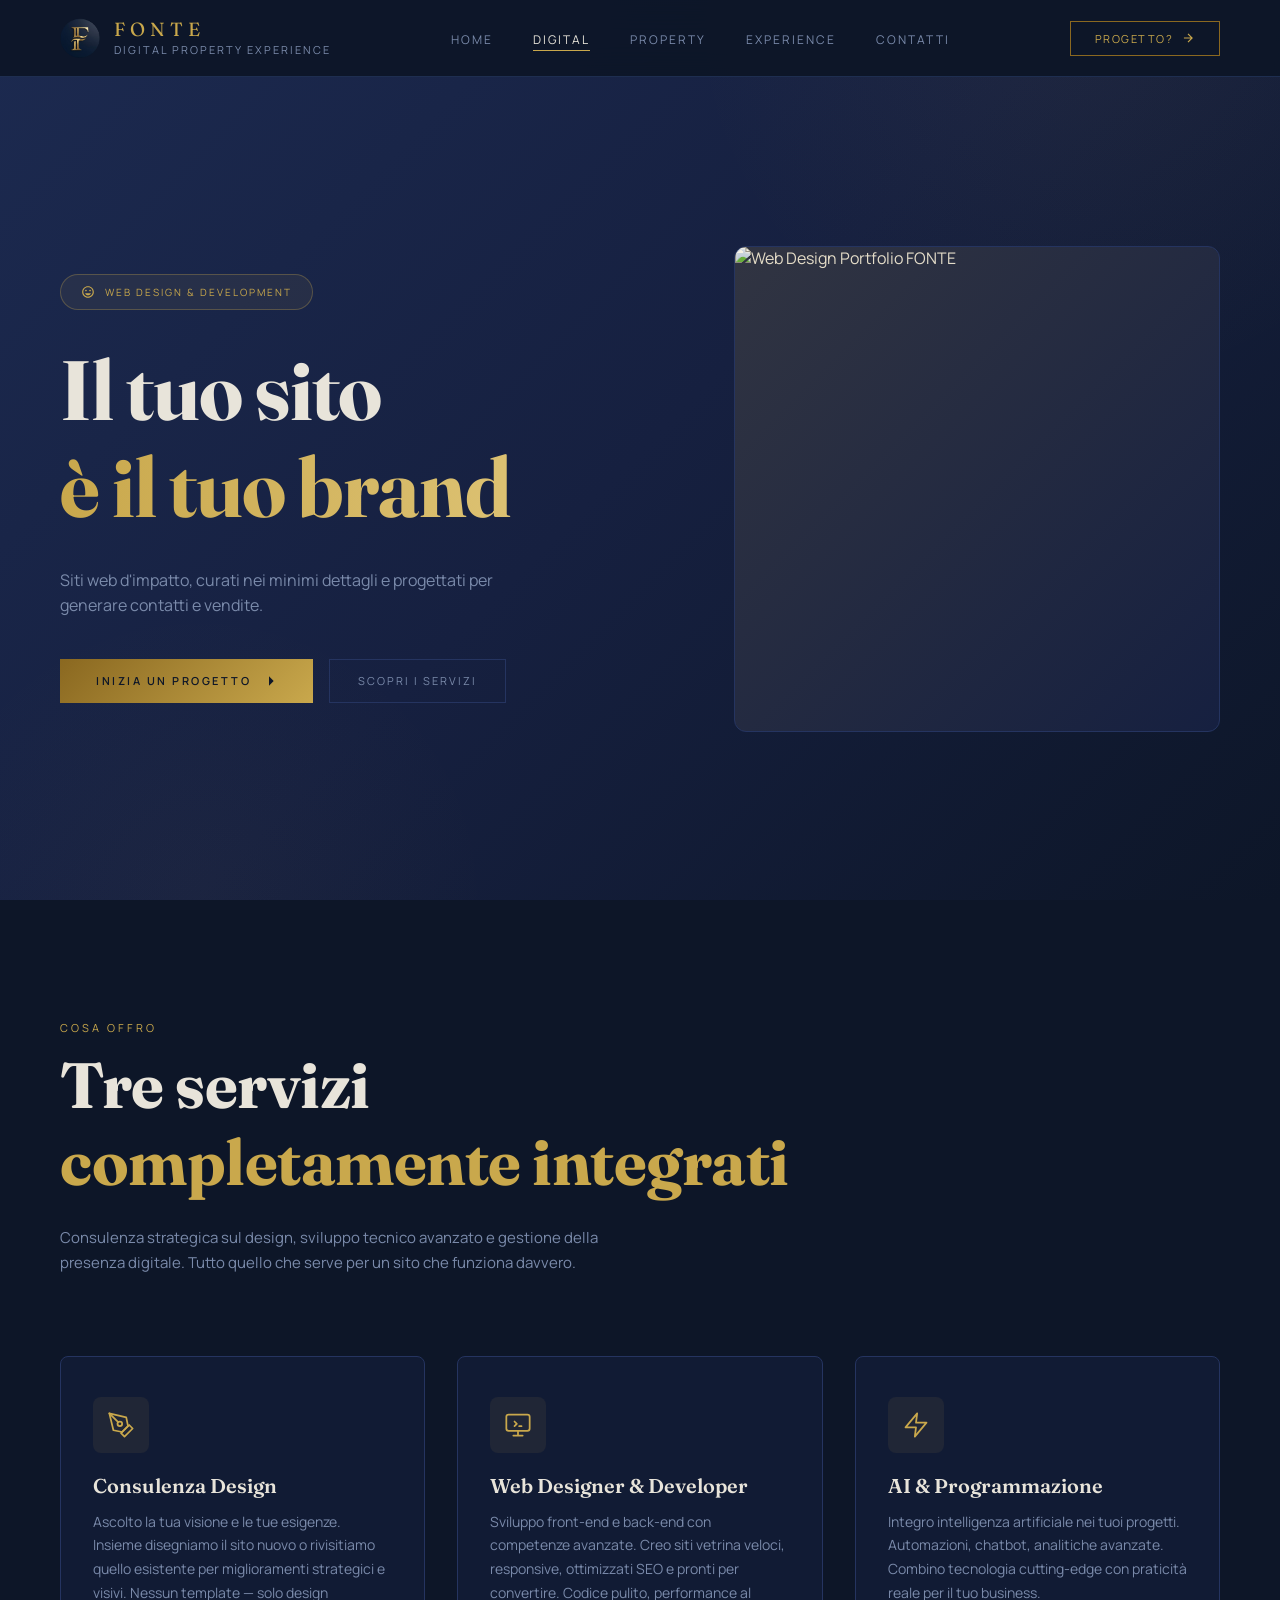
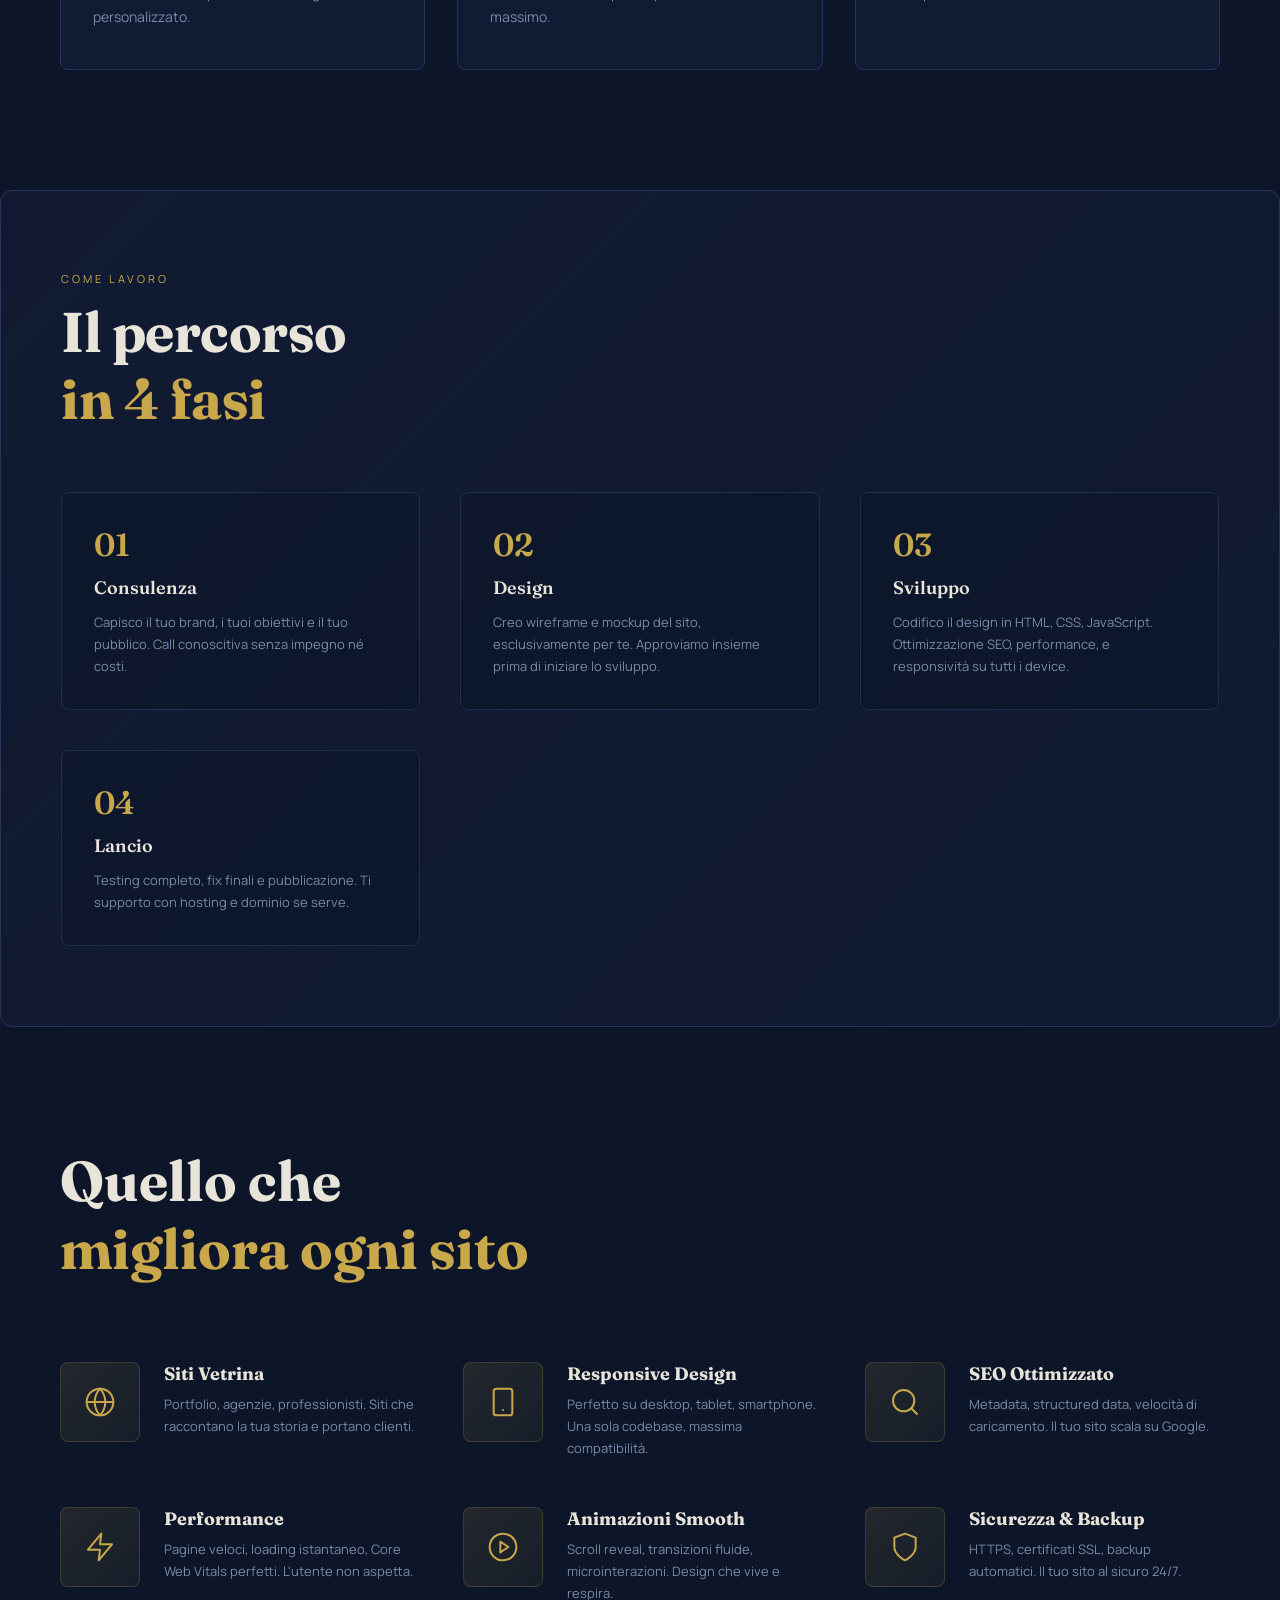
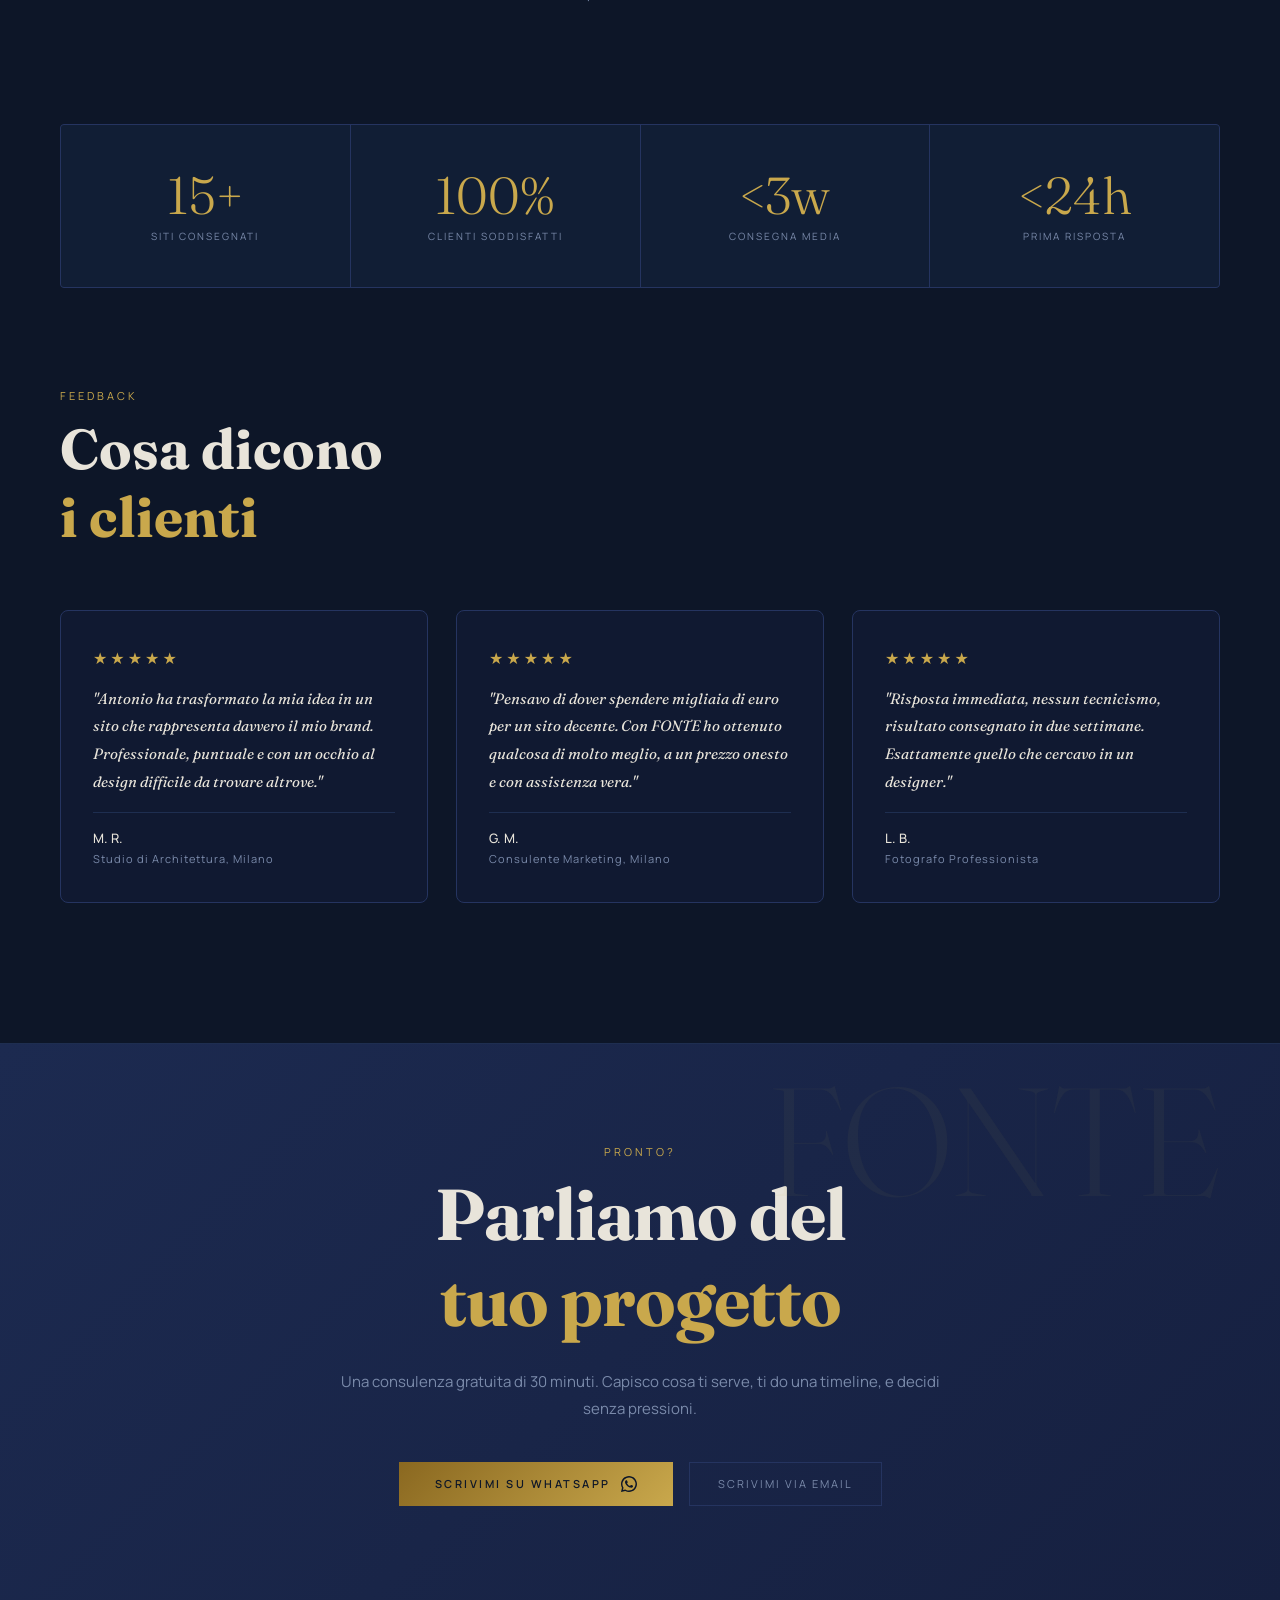
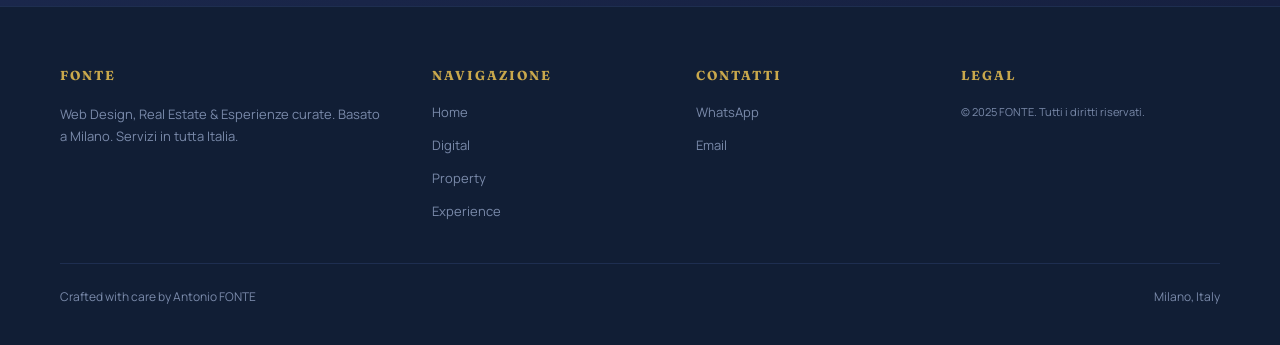
==== Digital.html @ 76ed86e9 "h" ====
﻿<!DOCTYPE html>
<html lang="it">
<head>
<meta charset="UTF-8">
<meta name="viewport" content="width=device-width, initial-scale=1.0">
<meta name="description" content="Web design e sviluppo professionale a Milano. FONTE crea siti vetrina esclusivi, responsive e ottimizzati SEO. Consulenza gratuita di 30 minuti senza impegno.">
<title>Digital — FONTE</title>

<!-- Google tag (gtag.js) -->
<script async src="https://www.googletagmanager.com/gtag/js?id=G-DQ8JLY338M"></script>
<script>
  window.dataLayer = window.dataLayer || [];
  function gtag(){dataLayer.push(arguments);}
  gtag('js', new Date());
  gtag('config', 'G-DQ8JLY338M');
</script>

<link rel="preconnect" href="https://fonts.googleapis.com">
<link href="https://fonts.googleapis.com/css2?family=Fraunces:ital,opsz,wght@0,9..144,300;0,9..144,400;0,9..144,500;0,9..144,600;1,9..144,300;1,9..144,400&family=Manrope:wght@300;400;500;600;700&display=swap" rel="stylesheet">

<style>
/* =========================================
   FONTE — Design Tokens (identici)
   ========================================= */
:root {
  --navy:       #0d1628;
  --navy2:      #111e35;
  --navy3:      #162040;
  --navy4:      #1c2a50;
  --navy5:      #253460;
  --gold:       #c9a84c;
  --gold2:      #e2c97e;
  --gold3:      #f0dfa0;
  --gold-dark:  #8a6820;
  --text:       #e8e4da;
  --muted:      #7a8aaa;
  --border:     #1e2e50;
  --border2:    #253460;
  --font-d:     'Fraunces', Georgia, serif;
  --font-b:     'Manrope', system-ui, sans-serif;
  --px:         60px;
  --ease:       cubic-bezier(.25,.46,.45,.94);
}

/* --- RESET --- */
*, *::before, *::after { margin:0; padding:0; box-sizing:border-box; }
html { scroll-behavior:smooth; }
body { background:var(--navy); color:var(--text); font-family:var(--font-b); overflow-x:hidden; -webkit-font-smoothing:antialiased; }
img { display:block; max-width:100%; }
ul { list-style:none; }
button, a { cursor:pointer; font-family:var(--font-b); border:none; background:none; color:inherit; text-decoration:none; }
@media (prefers-reduced-motion:reduce) { *, *::before, *::after { animation-duration:.01ms !important; transition-duration:.01ms !important; } }

/* --- SCROLL REVEAL --- */
.rev    { opacity:0; transform:translateY(36px);  transition:opacity .85s var(--ease), transform .85s var(--ease); }
.rev-l  { opacity:0; transform:translateX(-48px); transition:opacity .85s var(--ease), transform .85s var(--ease); }
.rev-r  { opacity:0; transform:translateX(48px);  transition:opacity .85s var(--ease), transform .85s var(--ease); }
.rev-s  { opacity:0; transform:scale(.93);         transition:opacity .85s var(--ease), transform .85s var(--ease); }
.rev.on, .rev-l.on, .rev-r.on, .rev-s.on { opacity:1; transform:none; }
.d1{transition-delay:.1s} .d2{transition-delay:.2s} .d3{transition-delay:.3s}
.d4{transition-delay:.4s} .d5{transition-delay:.5s} .d6{transition-delay:.6s}

/* --- BUTTONS --- */
.btn-gold {
  display:inline-flex; align-items:center; gap:10px;
  padding:14px 36px;
  background:linear-gradient(135deg,var(--gold-dark),var(--gold));
  color:var(--navy); font-size:11px; font-weight:600;
  letter-spacing:2.5px; text-transform:uppercase;
  position:relative; overflow:hidden;
  transition:transform .3s var(--ease), box-shadow .3s var(--ease);
}
.btn-gold::after { content:''; position:absolute; inset:0; background:linear-gradient(135deg,var(--gold),var(--gold2)); opacity:0; transition:opacity .3s; }
.btn-gold:hover  { transform:translateY(-2px); box-shadow:0 10px 36px rgba(201,168,76,.28); }
.btn-gold:hover::after { opacity:1; }
.btn-gold span   { position:relative; z-index:1; }

.btn-outline {
  display:inline-flex; align-items:center; gap:8px;
  padding:13px 28px; background:transparent;
  color:var(--muted); font-size:11px; letter-spacing:2px; text-transform:uppercase;
  border:1px solid var(--border2);
  transition:border-color .25s, color .25s, transform .25s;
}
.btn-outline:hover { border-color:var(--gold); color:var(--gold); transform:translateY(-2px); }

/* =========================================
   NAVBAR
   ========================================= */
.navbar {
  position:fixed; top:0; left:0; right:0; z-index:200;
  background:rgba(13,22,40,.96); backdrop-filter:blur(20px);
  border-bottom:1px solid var(--border);
  transition:box-shadow .4s;
}
.navbar.scrolled { box-shadow:0 4px 48px rgba(0,0,0,.5); }
.nav-inner {
  display:flex; align-items:center; justify-content:space-between;
  padding:18px var(--px);
  transition:padding .4s var(--ease);
}
.navbar.scrolled .nav-inner { padding-top:12px; padding-bottom:12px; }

/* Brand */
.nav-brand { display:flex; align-items:center; gap:14px; }
.nav-logo-wrap { position:relative; width:40px; height:40px; }
.nav-logo-img { width:40px; height:40px; border-radius:50%; object-fit:cover; transition:transform .4s var(--ease); }
.nav-brand:hover .nav-logo-img { transform:rotate(8deg) scale(1.08); }
.nav-logo-ring {
  position:absolute; inset:-3px; border-radius:50%;
  border:1px solid rgba(201,168,76,0); transition:border-color .3s, inset .3s;
}
.nav-brand:hover .nav-logo-ring { border-color:rgba(201,168,76,.4); inset:-6px; }
.nav-wordmark { font-family:var(--font-d); font-size:19px; letter-spacing:5px; text-transform:uppercase; color:var(--gold); line-height:1; }
.nav-tagline  { font-size:11px; letter-spacing:2px; text-transform:uppercase; color:var(--muted); margin-top:3px; }

/* Links */
.nav-links { display:flex; gap:40px; }
.nav-link {
  font-size:12px; letter-spacing:2px; text-transform:uppercase;
  color:var(--muted); position:relative; padding-bottom:3px; transition:color .25s;
}
.nav-link::after { content:''; position:absolute; bottom:0; left:0; width:0; height:1px; background:var(--gold); transition:width .3s var(--ease); }
.nav-link:hover, .nav-link.active { color:var(--text); }
.nav-link:hover::after, .nav-link.active::after { width:100%; }

/* CTA */
.nav-cta {
  display:flex; align-items:center; gap:8px;
  padding:9px 24px; border:1px solid var(--gold-dark);
  color:var(--gold); font-size:11px; letter-spacing:1.5px; text-transform:uppercase;
  position:relative; overflow:hidden; transition:color .3s;
}
.nav-cta::before { content:''; position:absolute; inset:0; background:var(--gold); transform:translateX(-101%); transition:transform .35s var(--ease); }
.nav-cta:hover { color:var(--navy); }
.nav-cta:hover::before { transform:translateX(0); }
.nav-cta span, .nav-cta svg { position:relative; z-index:1; }

/* Hamburger */
.nav-ham { display:none; flex-direction:column; gap:5px; padding:4px; }
.nav-ham span { display:block; width:22px; height:1.5px; background:var(--muted); transition:transform .3s, opacity .3s; }
.nav-ham.open span:nth-child(1) { transform:translateY(6.5px) rotate(45deg); }
.nav-ham.open span:nth-child(2) { opacity:0; }
.nav-ham.open span:nth-child(3) { transform:translateY(-6.5px) rotate(-45deg); }

/* Mobile menu */
.nav-mobile {
  display:none; padding:16px var(--px) 24px;
  border-top:1px solid var(--border); background:var(--navy2);
}
.nav-mobile.open { display:block; }
.nav-mob-link {
  display:block; padding:14px 0;
  font-size:13px; letter-spacing:2px; text-transform:uppercase;
  color:var(--muted); border-bottom:1px solid var(--border);
  transition:color .2s, padding-left .2s;
}
.nav-mob-link:hover { color:var(--gold); padding-left:8px; }

/* =========================================
   HERO — Digital
   ========================================= */
.hero-digital {
  position:relative;
  min-height:100vh;
  display:flex; align-items:center;
  overflow:hidden;
  padding-top:77px;
}

.hero-digital-bg {
  position:absolute; inset:0; z-index:0;
  background:linear-gradient(
    135deg,
    var(--navy4) 0%,
    var(--navy3) 50%,
    rgba(13,22,40,.8) 100%
  );
}

/* Elementi decorativi animati */
.hero-digital-bg::before {
  content:'';
  position:absolute;
  width:800px; height:800px;
  top:-400px; right:-200px;
  background:radial-gradient(circle, rgba(201,168,76,.05) 0%, transparent 70%);
  border-radius:50%;
  animation:drift 12s ease-in-out infinite;
}

.hero-digital-bg::after {
  content:'';
  position:absolute;
  width:600px; height:600px;
  bottom:-300px; left:-100px;
  background:radial-gradient(circle, rgba(201,168,76,.03) 0%, transparent 70%);
  border-radius:50%;
  animation:drift 15s ease-in-out infinite reverse;
}

@keyframes drift {
  0%, 100% { transform:translate(0, 0); }
  50% { transform:translate(40px, -40px); }
}

.hero-digital-inner {
  position:relative; z-index:1;
  max-width:1280px; margin:0 auto;
  padding:0 var(--px);
  width:100%;
  display:grid; grid-template-columns:1.1fr 0.9fr; gap:80px; align-items:center;
}

.hero-digital-left { display:flex; flex-direction:column; gap:32px; }

.hero-digital-badge {
  display:inline-flex; align-items:center; gap:10px;
  width:fit-content;
  padding:10px 20px;
  background:rgba(201,168,76,.08);
  border:1px solid rgba(201,168,76,.3);
  border-radius:50px;
  font-size:10px; letter-spacing:2px; text-transform:uppercase; color:var(--gold);
}
.hero-digital-badge svg { width:14px; height:14px; }

.hero-digital-title {
  font-family:var(--font-d);
  font-size:clamp(48px, 8vw, 84px);
  line-height:1.15;
  letter-spacing:-1px;
  color:var(--text);
  margin:0;
}
.hero-digital-title em {
  display:block;
  font-style:normal;
  background:linear-gradient(90deg, var(--gold), var(--gold2));
  -webkit-background-clip:text;
  -webkit-text-fill-color:transparent;
  background-clip:text;
}

.hero-digital-subtitle {
  font-size:16px;
  line-height:1.6;
  color:var(--muted);
  max-width:480px;
}

.hero-digital-actions {
  display:flex; gap:16px; flex-wrap:wrap; margin-top:8px;
}

.hero-digital-image {
  position:relative;
  aspect-ratio:1;
  border-radius:12px;
  overflow:hidden;
  background:var(--navy3);
  border:1px solid var(--border2);
}
.hero-digital-image img {
  width:100%; height:100%; object-fit:cover;
}
.hero-digital-image::before {
  content:'';
  position:absolute; inset:0; z-index:10;
  background:linear-gradient(135deg, rgba(201,168,76,.15) 0%, transparent 100%);
  pointer-events:none;
}

/* =========================================
   SEZIONE SERVIZI
   ========================================= */
.services-sec {
  position:relative; z-index:1;
  max-width:1280px; margin:120px auto 0;
  padding:0 var(--px);
}

.services-header {
  margin-bottom:80px;
}

.services-eyebrow {
  font-size:11px; letter-spacing:3px; text-transform:uppercase;
  color:var(--gold); margin-bottom:12px;
}

.services-title {
  font-family:var(--font-d);
  font-size:clamp(36px, 5vw, 64px);
  line-height:1.2;
  letter-spacing:-0.5px;
  color:var(--text);
  margin:0 0 24px 0;
}
.services-title em {
  display:inline;
  font-style:normal;
  color:var(--gold);
}

.services-subtitle {
  font-size:15px; line-height:1.7; color:var(--muted);
  max-width:600px;
}

.services-grid {
  display:grid; grid-template-columns:repeat(auto-fit, minmax(280px, 1fr));
  gap:32px; margin-bottom:120px;
}

.service-card {
  position:relative;
  padding:40px 32px;
  background:rgba(22,32,64,.5);
  border:1px solid var(--border2);
  border-radius:8px;
  transition:border-color .3s, background .3s, transform .3s var(--ease);
}
.service-card:hover {
  border-color:var(--gold);
  background:rgba(22,32,64,.8);
  transform:translateY(-6px);
}

.service-icon {
  width:56px; height:56px;
  display:flex; align-items:center; justify-content:center;
  background:rgba(201,168,76,.08);
  border-radius:8px;
  color:var(--gold);
  margin-bottom:20px;
}

.service-title {
  font-family:var(--font-d);
  font-size:20px; font-weight:600;
  color:var(--text); margin-bottom:12px;
}

.service-desc {
  font-size:14px; line-height:1.7;
  color:var(--muted);
}

/* =========================================
   SEZIONE PROCESS
   ========================================= */
.process-sec {
  position:relative;
  max-width:1280px; margin:120px auto;
  padding:80px var(--px);
  background:linear-gradient(
    135deg,
    rgba(22,32,64,.4) 0%,
    rgba(28,42,80,.2) 100%
  );
  border:1px solid var(--border2);
  border-radius:12px;
}

.sec-eyebrow {
  font-size:11px; letter-spacing:3px; text-transform:uppercase;
  color:var(--gold); margin-bottom:12px;
}

.sec-title {
  font-family:var(--font-d);
  font-size:clamp(36px, 5vw, 56px);
  line-height:1.2;
  letter-spacing:-0.5px;
  color:var(--text);
  margin:0;
}
.sec-title em {
  display:inline;
  font-style:normal;
  color:var(--gold);
}

.process-track {
  display:grid; grid-template-columns:repeat(auto-fit, minmax(260px, 1fr));
  gap:40px; margin-top:60px;
}

.step {
  padding:32px;
  background:rgba(13,22,40,.6);
  border:1px solid var(--border);
  border-radius:8px;
  transition:border-color .3s, background .3s;
}
.step:hover {
  border-color:var(--gold);
  background:rgba(13,22,40,.9);
}

.step-num {
  font-family:var(--font-d);
  font-size:32px; font-weight:600;
  color:var(--gold); margin-bottom:12px;
}

.step-name {
  font-family:var(--font-d);
  font-size:18px; font-weight:600;
  color:var(--text); margin-bottom:12px;
}

.step-desc {
  font-size:13px; line-height:1.7;
  color:var(--muted); margin:0;
}

/* =========================================
   SEZIONE FEATURES
   ========================================= */
.features-sec {
  position:relative;
  max-width:1280px; margin:120px auto;
  padding:0 var(--px);
}

.features-header {
  margin-bottom:80px;
}

.features-title {
  font-family:var(--font-d);
  font-size:clamp(36px, 5vw, 56px);
  line-height:1.2;
  color:var(--text);
  margin:0 0 24px 0;
}
.features-title em {
  color:var(--gold);
  font-style:normal;
}

.features-grid {
  display:grid; grid-template-columns:repeat(auto-fit, minmax(300px, 1fr));
  gap:48px;
}

.feature-item {
  display:grid; grid-template-columns:80px 1fr; gap:24px; align-items:start;
}

.feature-icon {
  width:80px; height:80px;
  display:flex; align-items:center; justify-content:center;
  background:linear-gradient(135deg, rgba(201,168,76,.12), rgba(201,168,76,.05));
  border:1px solid rgba(201,168,76,.2);
  border-radius:8px;
  font-size:32px;
  color:var(--gold);
}

.feature-content h3 {
  font-family:var(--font-d);
  font-size:18px;
  color:var(--text);
  margin:0 0 8px 0;
}

.feature-content p {
  font-size:13px; line-height:1.7;
  color:var(--muted); margin:0;
}

/* =========================================
   FOOTER & CTA
   ========================================= */
.cta-banner {
  position:relative;
  max-width:100%;
  margin-top:140px;
  padding:100px var(--px);
  background:linear-gradient(
    135deg,
    var(--navy4) 0%,
    var(--navy3) 100%
  );
  border-top:1px solid var(--border);
  text-align:center;
  overflow:hidden;
}

.cta-banner::before {
  content:'FONTE';
  position:absolute; top:20px; right:60px;
  font-family:var(--font-d);
  font-size:clamp(80px, 12vw, 200px);
  font-weight:300;
  color:rgba(201,168,76,.05);
  letter-spacing:-2px;
  line-height:1;
  pointer-events:none;
}

.cta-eyebrow {
  font-size:11px; letter-spacing:3px; text-transform:uppercase;
  color:var(--gold); margin-bottom:12px;
}

.cta-title {
  font-family:var(--font-d);
  font-size:clamp(40px, 7vw, 72px);
  line-height:1.2;
  letter-spacing:-1px;
  color:var(--text);
  margin:0 0 24px 0;
}
.cta-title em {
  font-style:normal;
  color:var(--gold);
}

.cta-sub {
  font-size:15px; line-height:1.8;
  color:var(--muted);
  max-width:600px; margin:0 auto 40px;
}

.cta-actions {
  display:flex; gap:16px; justify-content:center; flex-wrap:wrap;
}

/* =========================================
   FOOTER
   ========================================= */
.footer {
  position:relative; z-index:1;
  max-width:100%;
  padding:60px var(--px) 40px;
  background:var(--navy2);
  border-top:1px solid var(--border);
  font-size:13px;
}

.footer-inner {
  max-width:1280px; margin:0 auto;
  display:grid; grid-template-columns:1.5fr 1fr 1fr 1.2fr; gap:48px;
}

.footer-col h4 {
  font-family:var(--font-d);
  font-size:13px; text-transform:uppercase; letter-spacing:2px;
  color:var(--gold); margin-bottom:20px;
}

.footer-col p {
  font-size:13px; line-height:1.7;
  color:var(--muted); margin:0;
}

.footer-links {
  display:flex; flex-direction:column; gap:12px;
}
.foot-link {
  font-size:13px;
  color:var(--muted); transition:color .2s;
  border-bottom:1px solid transparent; padding-bottom:2px; transition:border-color .2s;
}
.foot-link:hover { color:var(--gold); border-bottom-color:var(--gold); }

.footer-bottom {
  max-width:1280px; margin:40px auto 0;
  padding-top:24px; border-top:1px solid var(--border);
  display:flex; justify-content:space-between; align-items:center;
  font-size:12px; color:var(--muted);
}

/* =========================================
   RESPONSIVE
   ========================================= */
@media (max-width:1024px) {
  :root { --px:40px; }
  .hero-digital-inner { grid-template-columns:1fr; gap:40px; }
  .hero-digital-image { aspect-ratio:4/3; }
  .footer-inner { grid-template-columns:1fr 1fr; gap:32px; }
}

@media (max-width:768px) {
  :root { --px:20px; }
  .nav-links, .nav-cta { display:none; }
  .nav-ham { display:flex; }
  .hero-digital {
    min-height:auto;
    padding-top:70px;
    padding-bottom:40px;
  }
  .hero-digital-inner { grid-template-columns:1fr; gap:32px; }
  .hero-digital-title { font-size:36px; }
  .services-grid { grid-template-columns:1fr; gap:24px; }
  .process-track { grid-template-columns:1fr; }
  .features-grid { grid-template-columns:1fr; gap:32px; }
  .feature-item { grid-template-columns:60px 1fr; gap:16px; }
  .cta-banner { padding:60px 20px; }
  .cta-banner::before { display:none; }
  .footer-inner { grid-template-columns:1fr; gap:24px; }
  .footer-bottom { flex-direction:column; gap:16px; text-align:center; }
}

@media (max-width:480px) {
  .hero-digital-actions { flex-direction:column; }
  .btn-gold, .btn-outline { width:100%; justify-content:center; }
  .cta-actions { flex-direction:column; }
}

/* =========================================
   STATS
   ========================================= */
.stats-sec {
  max-width:1280px; margin:100px auto 0;
  padding:0 var(--px);
}
.stats-row {
  display:grid; grid-template-columns:repeat(4, 1fr);
  gap:1px; background:var(--border2);
  border:1px solid var(--border2);
  border-radius:4px; overflow:hidden;
}
.stat-item {
  background:var(--navy2); padding:44px 28px; text-align:center;
  transition:background .3s;
}
.stat-item:hover { background:var(--navy3); }
.stat-val {
  font-family:var(--font-d); font-size:52px; font-weight:300;
  color:var(--gold); line-height:1; margin-bottom:8px;
}
.stat-lbl {
  font-size:10px; letter-spacing:2px; text-transform:uppercase; color:var(--muted);
}

/* =========================================
   TESTIMONIALS
   ========================================= */
.tes-sec {
  max-width:1280px; margin:100px auto 0;
  padding:0 var(--px);
}
.tes-eyebrow {
  font-size:11px; letter-spacing:3px; text-transform:uppercase;
  color:var(--gold); margin-bottom:12px;
}
.tes-title {
  font-family:var(--font-d); font-size:clamp(36px,5vw,56px);
  line-height:1.2; color:var(--text); margin:0 0 60px 0;
}
.tes-title em { font-style:normal; color:var(--gold); }
.tes-grid {
  display:grid; grid-template-columns:repeat(auto-fit, minmax(280px,1fr));
  gap:28px;
}
.tes-card {
  padding:36px 32px;
  background:rgba(22,32,64,.4);
  border:1px solid var(--border2);
  border-radius:8px;
  display:flex; flex-direction:column; gap:16px;
  transition:border-color .3s, background .3s, transform .3s var(--ease);
}
.tes-card:hover {
  border-color:var(--gold); background:rgba(22,32,64,.7); transform:translateY(-4px);
}
.tes-stars { color:var(--gold); font-size:16px; letter-spacing:3px; }
.tes-text {
  font-size:15px; line-height:1.85; color:var(--text);
  font-family:var(--font-d); font-style:italic; flex:1;
}
.tes-author { padding-top:16px; border-top:1px solid var(--border); }
.tes-name { font-size:13px; font-weight:500; color:var(--text); }
.tes-role { font-size:11px; color:var(--muted); letter-spacing:1px; margin-top:4px; }

/* =========================================
   ACCESSIBILITÀ
   ========================================= */
:focus-visible { outline:2px solid var(--gold); outline-offset:3px; }

@media (max-width:768px) {
  .stats-row { grid-template-columns:1fr 1fr; }
  .tes-grid { grid-template-columns:1fr; }
}
@media (max-width:480px) {
  .stats-row { grid-template-columns:1fr; }
}
</style>

<link rel="icon" type="image/svg+xml" href="data:image/svg+xml,<svg xmlns='http://www.w3.org/2000/svg' viewBox='0 0 48 48'><circle cx='24' cy='24' r='23' fill='%230d1628' stroke='%23c9a84c' stroke-width='2'/><text x='24' y='32' font-family='serif' font-size='24' font-weight='bold' fill='%23c9a84c' text-anchor='middle'>F</text></svg>">
</head>

<body>

<!-- ===================== NAVBAR ===================== -->
<nav class="navbar" id="navbar">
  <div class="nav-inner">
    <a href="index.html" class="nav-brand">
      <div class="nav-logo-wrap">
        <img src="Logo-removebg-preview.png" alt="Logo FONTE" class="nav-logo-img">
        <div class="nav-logo-ring"></div>
      </div>
      <div>
        <div class="nav-wordmark">FONTE</div>
        <div class="nav-tagline">Digital Property Experience</div>
      </div>
    </a>

    <ul class="nav-links">
      <li><a href="index.html"        class="nav-link">Home</a></li>
      <li><a href="Digital.html"      class="nav-link active">Digital</a></li>
      <li><a href="immobiliare.html"     class="nav-link">Property</a></li>
      <li><a href="Experience.html"   class="nav-link">Experience</a></li>
      <li><a href="index.html#contatti" class="nav-link">Contatti</a></li>
    </ul>

    <a href="#cta" class="nav-cta">
      <span>Progetto?</span>
      <svg width="14" height="14" viewBox="0 0 24 24" fill="none" stroke="currentColor" stroke-width="2">
        <path d="M5 12h14M12 5l7 7-7 7"/>
      </svg>
    </a>

    <button class="nav-ham" id="navHam" aria-label="Apri menu" aria-expanded="false">
      <span></span>
      <span></span>
      <span></span>
    </button>
  </div>

  <div class="nav-mobile" id="navMobile">
    <a href="index.html"       class="nav-mob-link">Home</a>
    <a href="Digital.html"     class="nav-mob-link">Digital</a>
    <a href="immobiliare.html"    class="nav-mob-link">Property</a>
    <a href="Experience.html"  class="nav-mob-link">Experience</a>
    <a href="index.html#contatti" class="nav-mob-link">Contatti</a>
  </div>
</nav>

<!-- ===================== HERO ===================== -->
<section class="hero-digital">
  <div class="hero-digital-bg"></div>
  
  <div class="hero-digital-inner">
    <div class="hero-digital-left">
      <div class="hero-digital-badge rev">
        <svg viewBox="0 0 24 24" fill="currentColor">
          <path d="M12 2C6.48 2 2 6.48 2 12s4.48 10 10 10 10-4.48 10-10S17.52 2 12 2zm0 18c-4.41 0-8-3.59-8-8s3.59-8 8-8 8 3.59 8 8-3.59 8-8 8zm3.5-9c.83 0 1.5-.67 1.5-1.5S16.33 8 15.5 8 14 8.67 14 9.5s.67 1.5 1.5 1.5zm-7 0c.83 0 1.5-.67 1.5-1.5S9.33 8 8.5 8 7 8.67 7 9.5 7.67 11 8.5 11zm3.5 6.5c2.33 0 4.31-1.46 5.11-3.5H6.89c.8 2.04 2.78 3.5 5.11 3.5z"/>
        </svg>
        Web Design & Development
      </div>

      <h1 class="hero-digital-title rev d1">
        Il tuo sito<br><em>è il tuo brand</em>
      </h1>

      <p class="hero-digital-subtitle rev d2">
        Siti web d'impatto, curati nei minimi dettagli e progettati per generare contatti e vendite.
      </p>

      <div class="hero-digital-actions rev d3">
        <a href="#cta" class="btn-gold">
          <span>Inizia un progetto</span>
          <svg width="16" height="16" viewBox="0 0 24 24" fill="currentColor">
            <path d="M5 12h14M12 5l7 7-7 7"/>
          </svg>
        </a>
        <a href="#servizi" class="btn-outline">Scopri i servizi</a>
      </div>
    </div>

    <div class="hero-digital-image rev-r">
      <img src="https://images.unsplash.com/photo-1517694712202-14dd9538aa97?w=600&q=80" alt="Web Design Portfolio FONTE">
    </div>
  </div>
</section>

<!-- ===================== SERVIZI ===================== -->
<section class="services-sec" id="servizi">
  <div class="services-header">
    <div class="rev-l">
      <div class="services-eyebrow">Cosa offro</div>
      <h2 class="services-title">Tre servizi<br><em>completamente integrati</em></h2>
    </div>
    <p class="services-subtitle rev-l d1">
      Consulenza strategica sul design, sviluppo tecnico avanzato e gestione della presenza digitale. Tutto quello che serve per un sito che funziona davvero.
    </p>
  </div>

  <div class="services-grid">
    <div class="service-card rev d1">
      <div class="service-icon">
        <svg viewBox="0 0 24 24" fill="none" stroke="currentColor" stroke-width="1.5" stroke-linecap="round" stroke-linejoin="round" width="28" height="28">
          <path d="m12 19 7-7 3 3-7 7-3-3z"/><path d="m18 13-1.5-7.5L2 2l3.5 14.5L13 18l5-5z"/><path d="m2 2 7.586 7.586"/><circle cx="11" cy="11" r="2"/>
        </svg>
      </div>
      <h3 class="service-title">Consulenza Design</h3>
      <p class="service-desc">
        Ascolto la tua visione e le tue esigenze. Insieme disegniamo il sito nuovo o rivisitiamo quello esistente per miglioramenti strategici e visivi. Nessun template — solo design personalizzato.
      </p>
    </div>

    <div class="service-card rev d2">
      <div class="service-icon">
        <svg viewBox="0 0 24 24" fill="none" stroke="currentColor" stroke-width="1.5" stroke-linecap="round" stroke-linejoin="round" width="28" height="28">
          <rect width="20" height="14" x="2" y="3" rx="2"/><path d="M8 21h8M12 17v4M9 9l2 2-2 2M13 13h2"/>
        </svg>
      </div>
      <h3 class="service-title">Web Designer & Developer</h3>
      <p class="service-desc">
        Sviluppo front-end e back-end con competenze avanzate. Creo siti vetrina veloci, responsive, ottimizzati SEO e pronti per convertire. Codice pulito, performance al massimo.
      </p>
    </div>

    <div class="service-card rev d3">
      <div class="service-icon">
        <svg viewBox="0 0 24 24" fill="none" stroke="currentColor" stroke-width="1.5" stroke-linecap="round" stroke-linejoin="round" width="28" height="28">
          <polygon points="13 2 3 14 12 14 11 22 21 10 12 10 13 2"/>
        </svg>
      </div>
      <h3 class="service-title">AI & Programmazione</h3>
      <p class="service-desc">
        Integro intelligenza artificiale nei tuoi progetti. Automazioni, chatbot, analitiche avanzate. Combino tecnologia cutting-edge con praticità reale per il tuo business.
      </p>
    </div>
  </div>
</section>

<!-- ===================== PROCESSO ===================== -->
<section class="process-sec" id="processo">
  <div class="rev-l">
    <div class="sec-eyebrow">Come lavoro</div>
    <h2 class="sec-title">Il percorso<br><em>in 4 fasi</em></h2>
  </div>

  <div class="process-track">
    <div class="step rev d1">
      <div class="step-num">01</div>
      <div class="step-name">Consulenza</div>
      <p class="step-desc">Capisco il tuo brand, i tuoi obiettivi e il tuo pubblico. Call conoscitiva senza impegno né costi.</p>
    </div>

    <div class="step rev d2">
      <div class="step-num">02</div>
      <div class="step-name">Design</div>
      <p class="step-desc">Creo wireframe e mockup del sito, esclusivamente per te. Approviamo insieme prima di iniziare lo sviluppo.</p>
    </div>

    <div class="step rev d3">
      <div class="step-num">03</div>
      <div class="step-name">Sviluppo</div>
      <p class="step-desc">Codifico il design in HTML, CSS, JavaScript. Ottimizzazione SEO, performance, e responsività su tutti i device.</p>
    </div>

    <div class="step rev d4">
      <div class="step-num">04</div>
      <div class="step-name">Lancio</div>
      <p class="step-desc">Testing completo, fix finali e pubblicazione. Ti supporto con hosting e dominio se serve.</p>
    </div>
  </div>
</section>

<!-- ===================== FEATURES ===================== -->
<section class="features-sec">
  <div class="features-header">
    <h2 class="features-title">Quello che<br><em>migliora ogni sito</em></h2>
  </div>

  <div class="features-grid">
    <div class="feature-item rev d1">
      <div class="feature-icon">
        <svg viewBox="0 0 24 24" fill="none" stroke="currentColor" stroke-width="1.5" stroke-linecap="round" stroke-linejoin="round" width="32" height="32">
          <circle cx="12" cy="12" r="10"/><path d="M2 12h20M12 2a15.3 15.3 0 0 1 4 10 15.3 15.3 0 0 1-4 10 15.3 15.3 0 0 1-4-10 15.3 15.3 0 0 1 4-10z"/>
        </svg>
      </div>
      <div class="feature-content">
        <h3>Siti Vetrina</h3>
        <p>Portfolio, agenzie, professionisti. Siti che raccontano la tua storia e portano clienti.</p>
      </div>
    </div>

    <div class="feature-item rev d2">
      <div class="feature-icon">
        <svg viewBox="0 0 24 24" fill="none" stroke="currentColor" stroke-width="1.5" stroke-linecap="round" stroke-linejoin="round" width="32" height="32">
          <rect width="14" height="20" x="5" y="2" rx="2"/><path d="M12 18h.01"/>
        </svg>
      </div>
      <div class="feature-content">
        <h3>Responsive Design</h3>
        <p>Perfetto su desktop, tablet, smartphone. Una sola codebase, massima compatibilità.</p>
      </div>
    </div>

    <div class="feature-item rev d3">
      <div class="feature-icon">
        <svg viewBox="0 0 24 24" fill="none" stroke="currentColor" stroke-width="1.5" stroke-linecap="round" stroke-linejoin="round" width="32" height="32">
          <circle cx="11" cy="11" r="8"/><path d="m21 21-4.35-4.35"/>
        </svg>
      </div>
      <div class="feature-content">
        <h3>SEO Ottimizzato</h3>
        <p>Metadata, structured data, velocità di caricamento. Il tuo sito scala su Google.</p>
      </div>
    </div>

    <div class="feature-item rev d4">
      <div class="feature-icon">
        <svg viewBox="0 0 24 24" fill="none" stroke="currentColor" stroke-width="1.5" stroke-linecap="round" stroke-linejoin="round" width="32" height="32">
          <polygon points="13 2 3 14 12 14 11 22 21 10 12 10 13 2"/>
        </svg>
      </div>
      <div class="feature-content">
        <h3>Performance</h3>
        <p>Pagine veloci, loading istantaneo, Core Web Vitals perfetti. L'utente non aspetta.</p>
      </div>
    </div>

    <div class="feature-item rev d5">
      <div class="feature-icon">
        <svg viewBox="0 0 24 24" fill="none" stroke="currentColor" stroke-width="1.5" stroke-linecap="round" stroke-linejoin="round" width="32" height="32">
          <circle cx="12" cy="12" r="10"/><polygon points="10 8 16 12 10 16 10 8"/>
        </svg>
      </div>
      <div class="feature-content">
        <h3>Animazioni Smooth</h3>
        <p>Scroll reveal, transizioni fluide, microinterazioni. Design che vive e respira.</p>
      </div>
    </div>

    <div class="feature-item rev d6">
      <div class="feature-icon">
        <svg viewBox="0 0 24 24" fill="none" stroke="currentColor" stroke-width="1.5" stroke-linecap="round" stroke-linejoin="round" width="32" height="32">
          <path d="M12 22s8-4 8-10V5l-8-3-8 3v7c0 6 8 10 8 10z"/>
        </svg>
      </div>
      <div class="feature-content">
        <h3>Sicurezza & Backup</h3>
        <p>HTTPS, certificati SSL, backup automatici. Il tuo sito al sicuro 24/7.</p>
      </div>
    </div>
  </div>
</section>

<!-- ===================== STATS ===================== -->
<section class="stats-sec">
  <div class="stats-row">
    <div class="stat-item rev d1">
      <div class="stat-val">15+</div>
      <div class="stat-lbl">Siti consegnati</div>
    </div>
    <div class="stat-item rev d2">
      <div class="stat-val">100%</div>
      <div class="stat-lbl">Clienti soddisfatti</div>
    </div>
    <div class="stat-item rev d3">
      <div class="stat-val">&lt;3w</div>
      <div class="stat-lbl">Consegna media</div>
    </div>
    <div class="stat-item rev d4">
      <div class="stat-val">&lt;24h</div>
      <div class="stat-lbl">Prima risposta</div>
    </div>
  </div>
</section>

<!-- ===================== TESTIMONIALI ===================== -->
<section class="tes-sec">
  <div class="tes-eyebrow rev">Feedback</div>
  <h2 class="tes-title rev d1">Cosa dicono<br><em>i clienti</em></h2>
  <div class="tes-grid">
    <div class="tes-card rev d1">
      <div class="tes-stars">★★★★★</div>
      <p class="tes-text">"Antonio ha trasformato la mia idea in un sito che rappresenta davvero il mio brand. Professionale, puntuale e con un occhio al design difficile da trovare altrove."</p>
      <div class="tes-author">
        <div class="tes-name">M. R.</div>
        <div class="tes-role">Studio di Architettura, Milano</div>
      </div>
    </div>
    <div class="tes-card rev d2">
      <div class="tes-stars">★★★★★</div>
      <p class="tes-text">"Pensavo di dover spendere migliaia di euro per un sito decente. Con FONTE ho ottenuto qualcosa di molto meglio, a un prezzo onesto e con assistenza vera."</p>
      <div class="tes-author">
        <div class="tes-name">G. M.</div>
        <div class="tes-role">Consulente Marketing, Milano</div>
      </div>
    </div>
    <div class="tes-card rev d3">
      <div class="tes-stars">★★★★★</div>
      <p class="tes-text">"Risposta immediata, nessun tecnicismo, risultato consegnato in due settimane. Esattamente quello che cercavo in un designer."</p>
      <div class="tes-author">
        <div class="tes-name">L. B.</div>
        <div class="tes-role">Fotografo Professionista</div>
      </div>
    </div>
  </div>
</section>

<!-- ===================== CTA FINALE ===================== -->
<section class="cta-banner" id="cta">
  <div class="cta-eyebrow rev">Pronto?</div>

  <h2 class="cta-title rev d1">
    Parliamo del<br><em>tuo progetto</em>
  </h2>

  <p class="cta-sub rev d2">
    Una consulenza gratuita di 30 minuti. Capisco cosa ti serve, ti do una timeline, e decidi senza pressioni.
  </p>

  <div class="cta-actions rev d3">
    <a href="https://wa.me/393473240075?text=Ciao%20Antonio!%20Vorrei%20discutere%20di%20un%20progetto%20web%20design."
       target="_blank"
       class="btn-gold">
      <span>Scrivimi su WhatsApp</span>
      <svg width="16" height="16" viewBox="0 0 24 24" fill="currentColor">
        <path d="M17.472 14.382c-.297-.149-1.758-.867-2.03-.967-.273-.099-.471-.148-.67.15-.197.297-.767.966-.94 1.164-.173.199-.347.223-.644.075-.297-.15-1.255-.463-2.39-1.475-.883-.788-1.48-1.761-1.653-2.059-.173-.297-.018-.458.13-.606.134-.133.298-.347.446-.52.149-.174.198-.298.298-.497.099-.198.05-.371-.025-.52-.075-.149-.669-1.612-.916-2.207-.242-.579-.487-.5-.669-.51-.173-.008-.371-.01-.57-.01-.198 0-.52.074-.792.372-.272.297-1.04 1.016-1.04 2.479 0 1.462 1.065 2.875 1.213 3.074.149.198 2.096 3.2 5.077 4.487.709.306 1.262.489 1.694.625.712.227 1.36.195 1.871.118.571-.085 1.758-.719 2.006-1.413.248-.694.248-1.289.173-1.413-.074-.124-.272-.198-.57-.347z"/>
        <path d="M12 0C5.373 0 0 5.373 0 12c0 2.09.543 4.05 1.49 5.757L0 24l6.412-1.474A11.946 11.946 0 0012 24c6.627 0 12-5.373 12-12S18.627 0 12 0zm0 21.818a9.818 9.818 0 01-5.006-1.374l-.357-.212-3.704.851.874-3.607-.232-.371A9.818 9.818 0 1112 21.818z"/>
      </svg>
    </a>
    <a href="mailto:AntonioFonte0711@gmail.com?subject=Progetto Web Design" class="btn-outline">
      Scrivimi via Email
    </a>
  </div>
</section>

<!-- ===================== FOOTER ===================== -->
<footer class="footer">
  <div class="footer-inner">
    <div class="footer-col">
      <h4>FONTE</h4>
      <p>Web Design, Real Estate & Esperienze curate. Basato a Milano. Servizi in tutta Italia.</p>
    </div>
    <div class="footer-col">
      <h4>Navigazione</h4>
      <div class="footer-links">
        <a href="index.html"       class="foot-link">Home</a>
        <a href="Digital.html"     class="foot-link">Digital</a>
        <a href="immobiliare.html"    class="foot-link">Property</a>
        <a href="Experience.html"  class="foot-link">Experience</a>
      </div>
    </div>
    <div class="footer-col">
      <h4>Contatti</h4>
      <div class="footer-links">
        <a href="https://wa.me/393473240075" target="_blank" class="foot-link">WhatsApp</a>
        <a href="mailto:AntonioFonte0711@gmail.com" class="foot-link">Email</a>
      </div>
    </div>
    <div class="footer-col">
      <h4>Legal</h4>
      <p style="font-size:11px; color:var(--muted);">
        © 2025 FONTE. Tutti i diritti riservati.
      </p>
    </div>
  </div>

  <div class="footer-bottom">
    <span>Crafted with care by Antonio FONTE</span>
    <span>Milano, Italy</span>
  </div>
</footer>

<!-- ===================== SCRIPTS ===================== -->
<script>
// Navbar Scroll Behavior
const navbar = document.getElementById('navbar');
const navHam = document.getElementById('navHam');
const navMobile = document.getElementById('navMobile');

window.addEventListener('scroll', () => {
  navbar.classList.toggle('scrolled', window.scrollY > 50);
});

// Mobile Menu Toggle
navHam.addEventListener('click', () => {
  const open = navHam.classList.toggle('open');
  navMobile.classList.toggle('open');
  navHam.setAttribute('aria-expanded', open);
});

// Chiudi menu mobile al click su un link
document.querySelectorAll('.nav-mob-link').forEach(link => {
  link.addEventListener('click', () => {
    navHam.classList.remove('open');
    navMobile.classList.remove('open');
  });
});

// Scroll Reveal Animation
const observerOptions = {
  threshold: 0.15,
  rootMargin: '0px 0px -80px 0px'
};

const observer = new IntersectionObserver((entries) => {
  entries.forEach(entry => {
    if (entry.isIntersecting) {
      entry.target.classList.add('on');
      observer.unobserve(entry.target);
    }
  });
}, observerOptions);

document.querySelectorAll('.rev, .rev-l, .rev-r, .rev-s').forEach(el => {
  observer.observe(el);
});
</script>

</body>
</html>
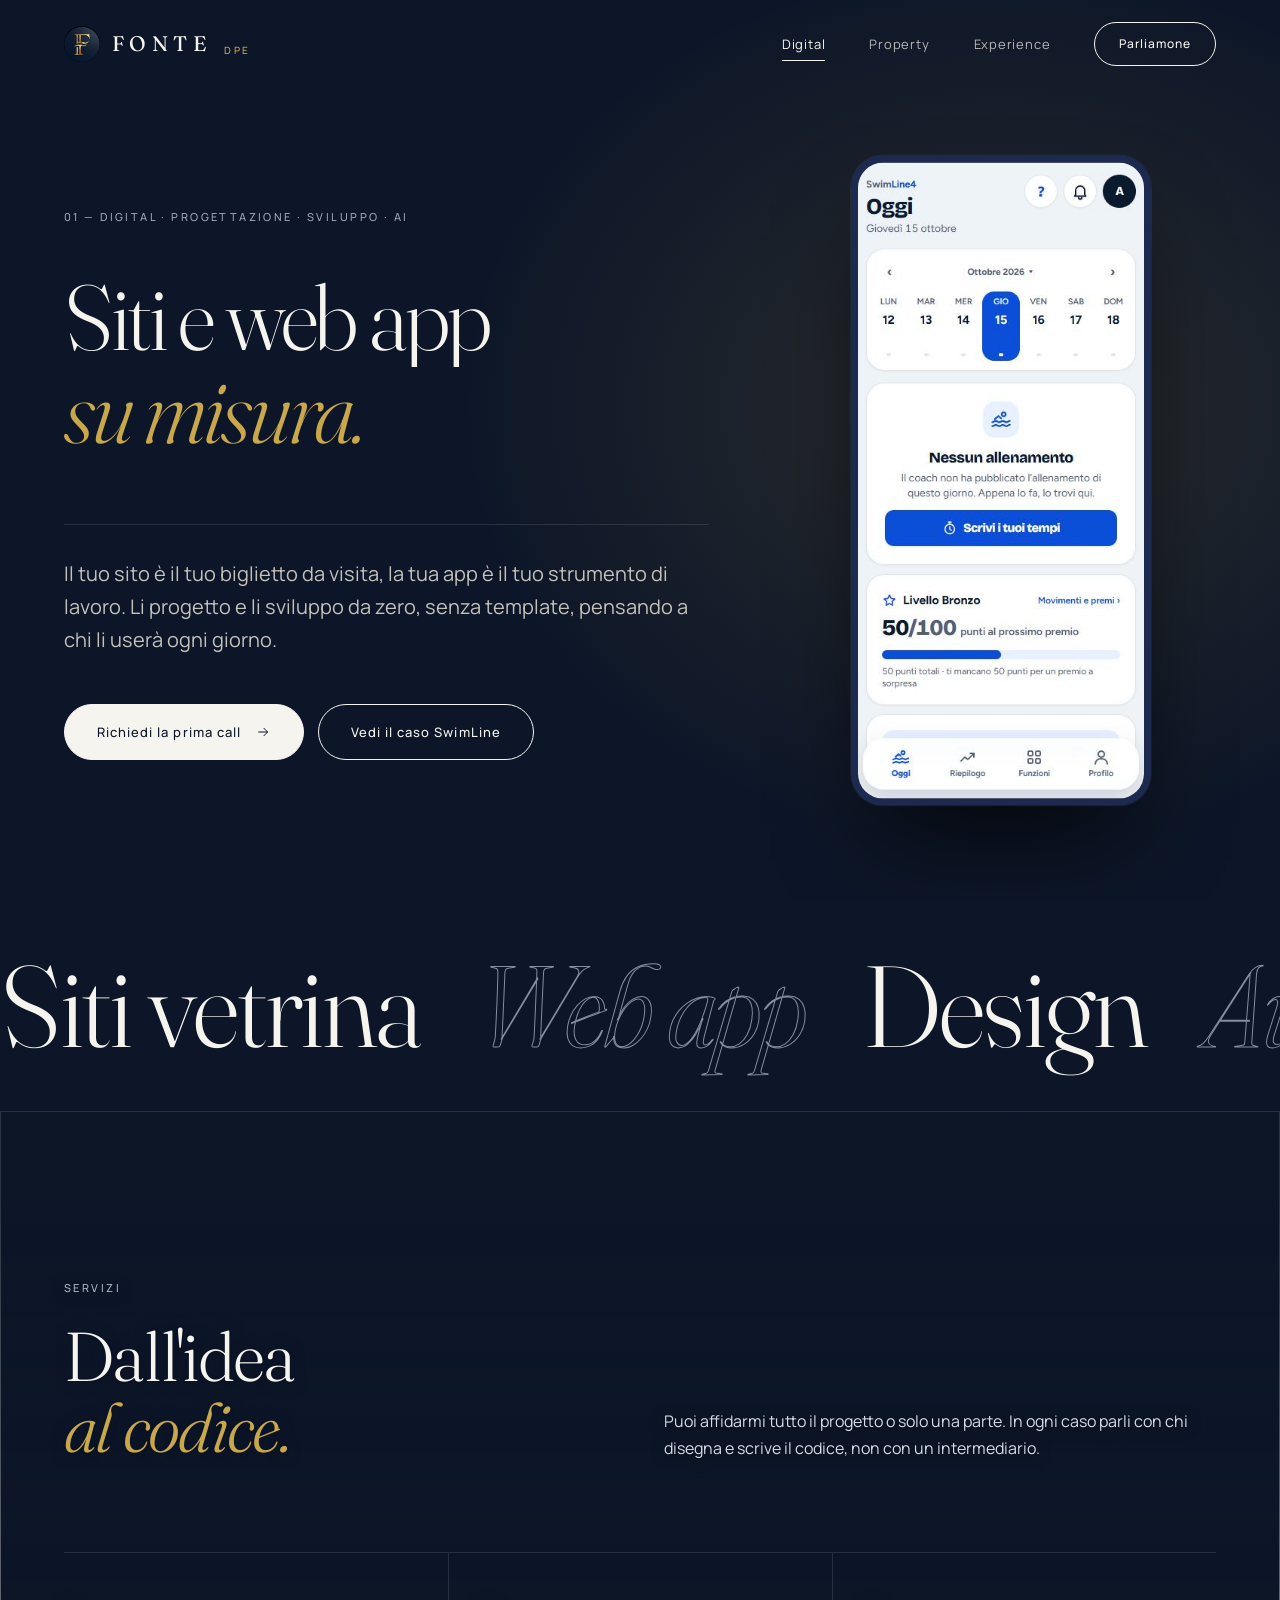
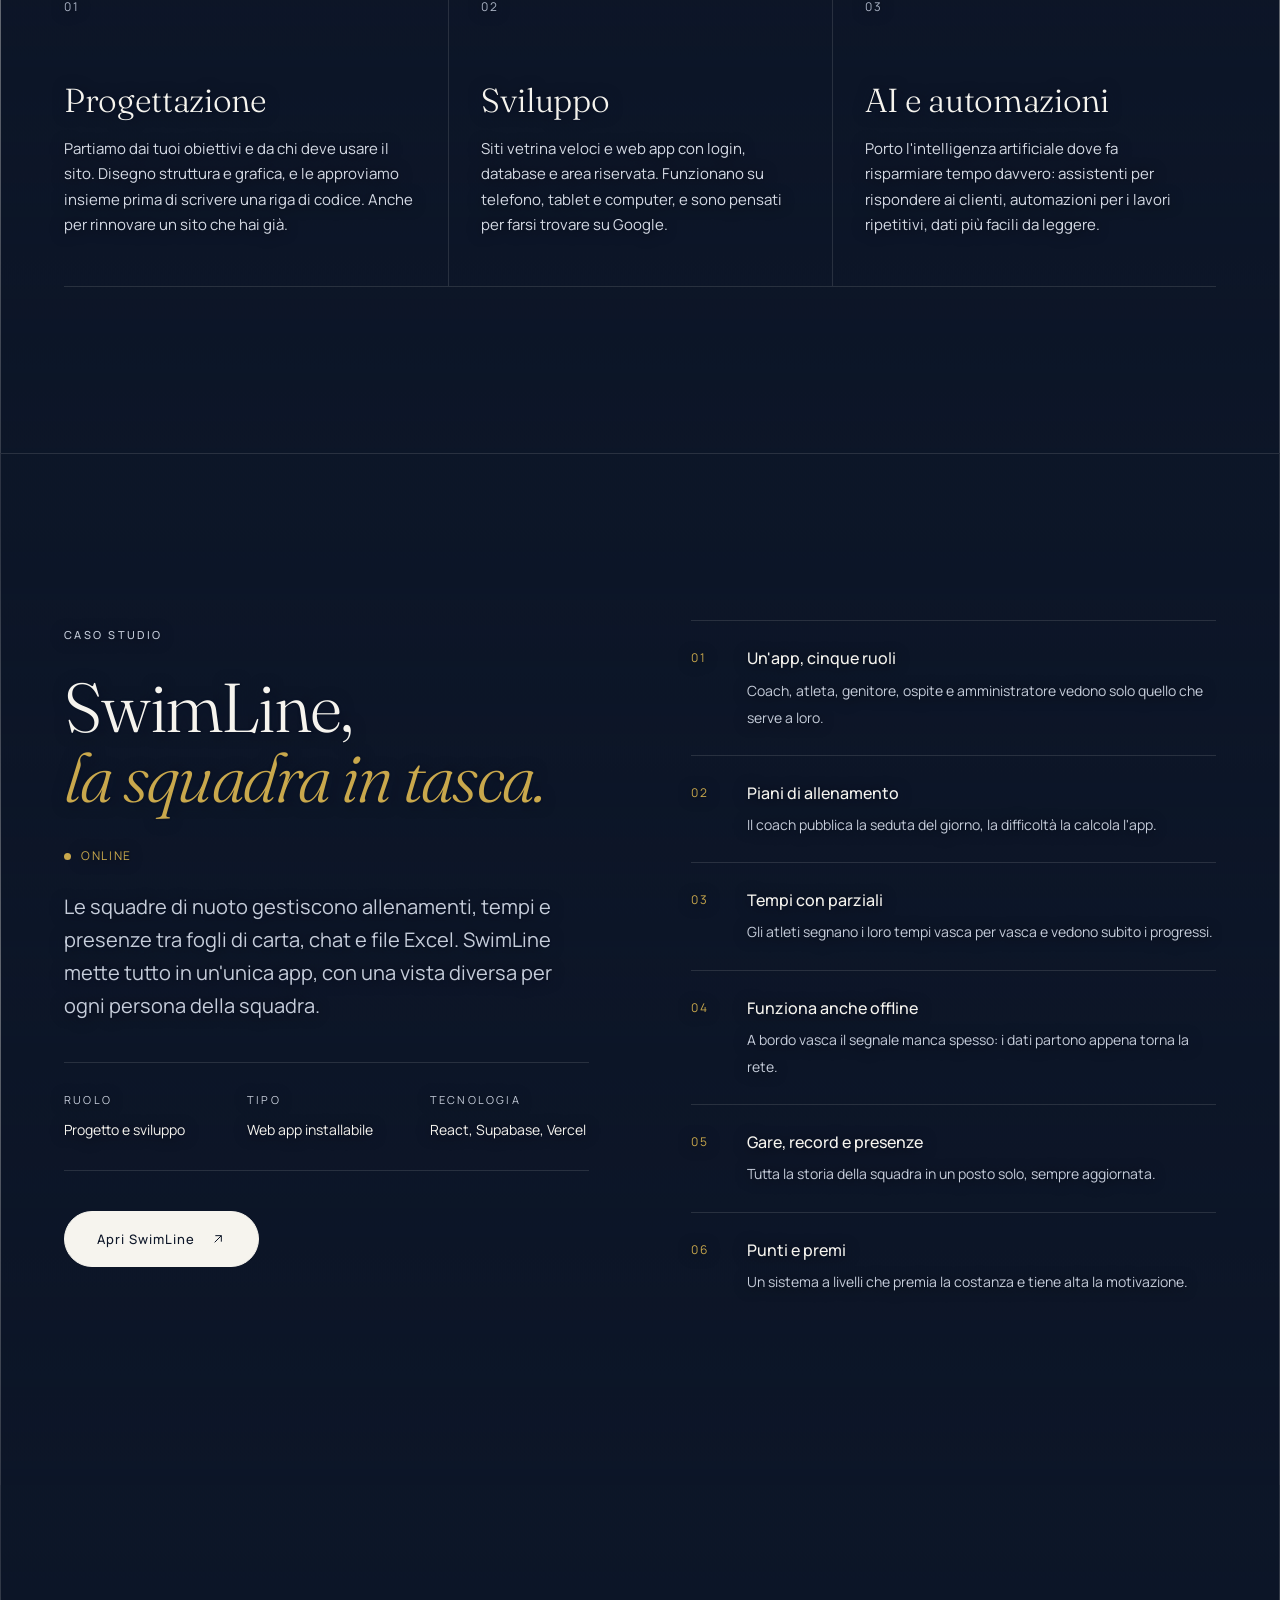
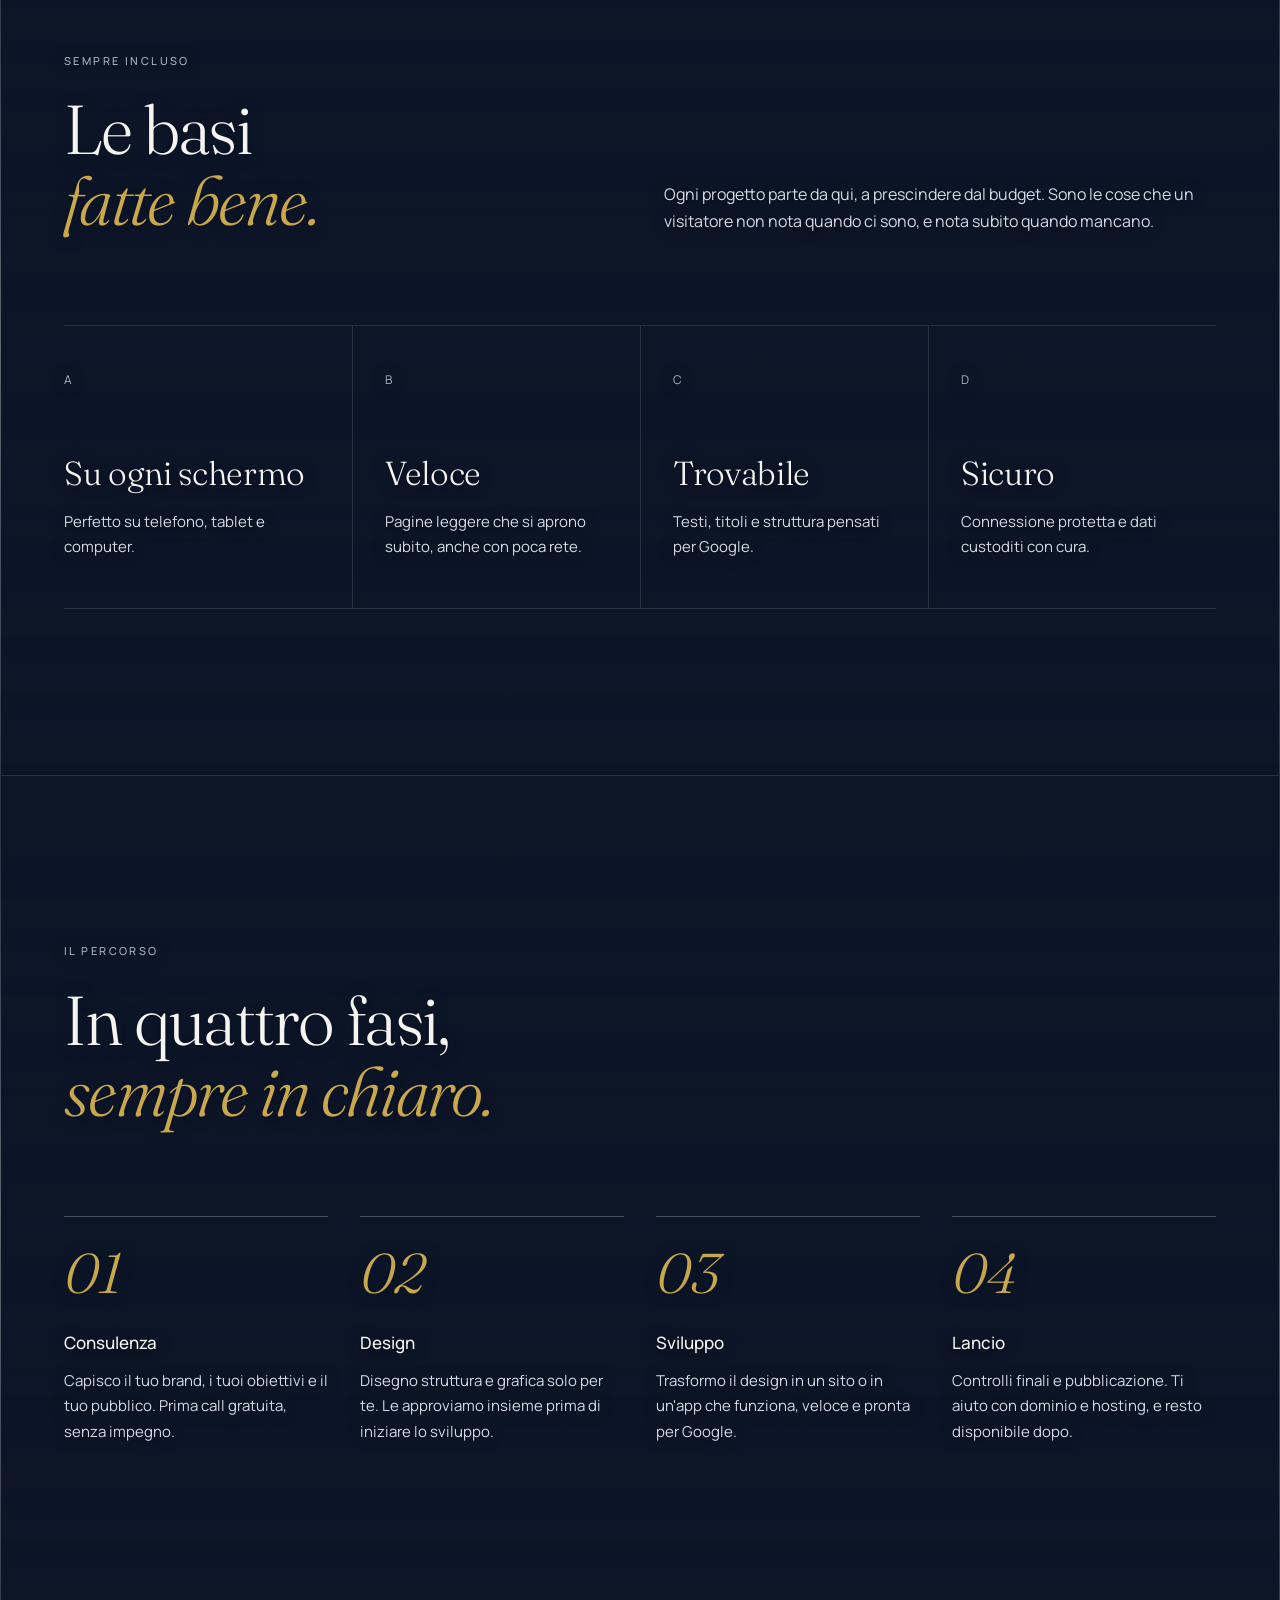
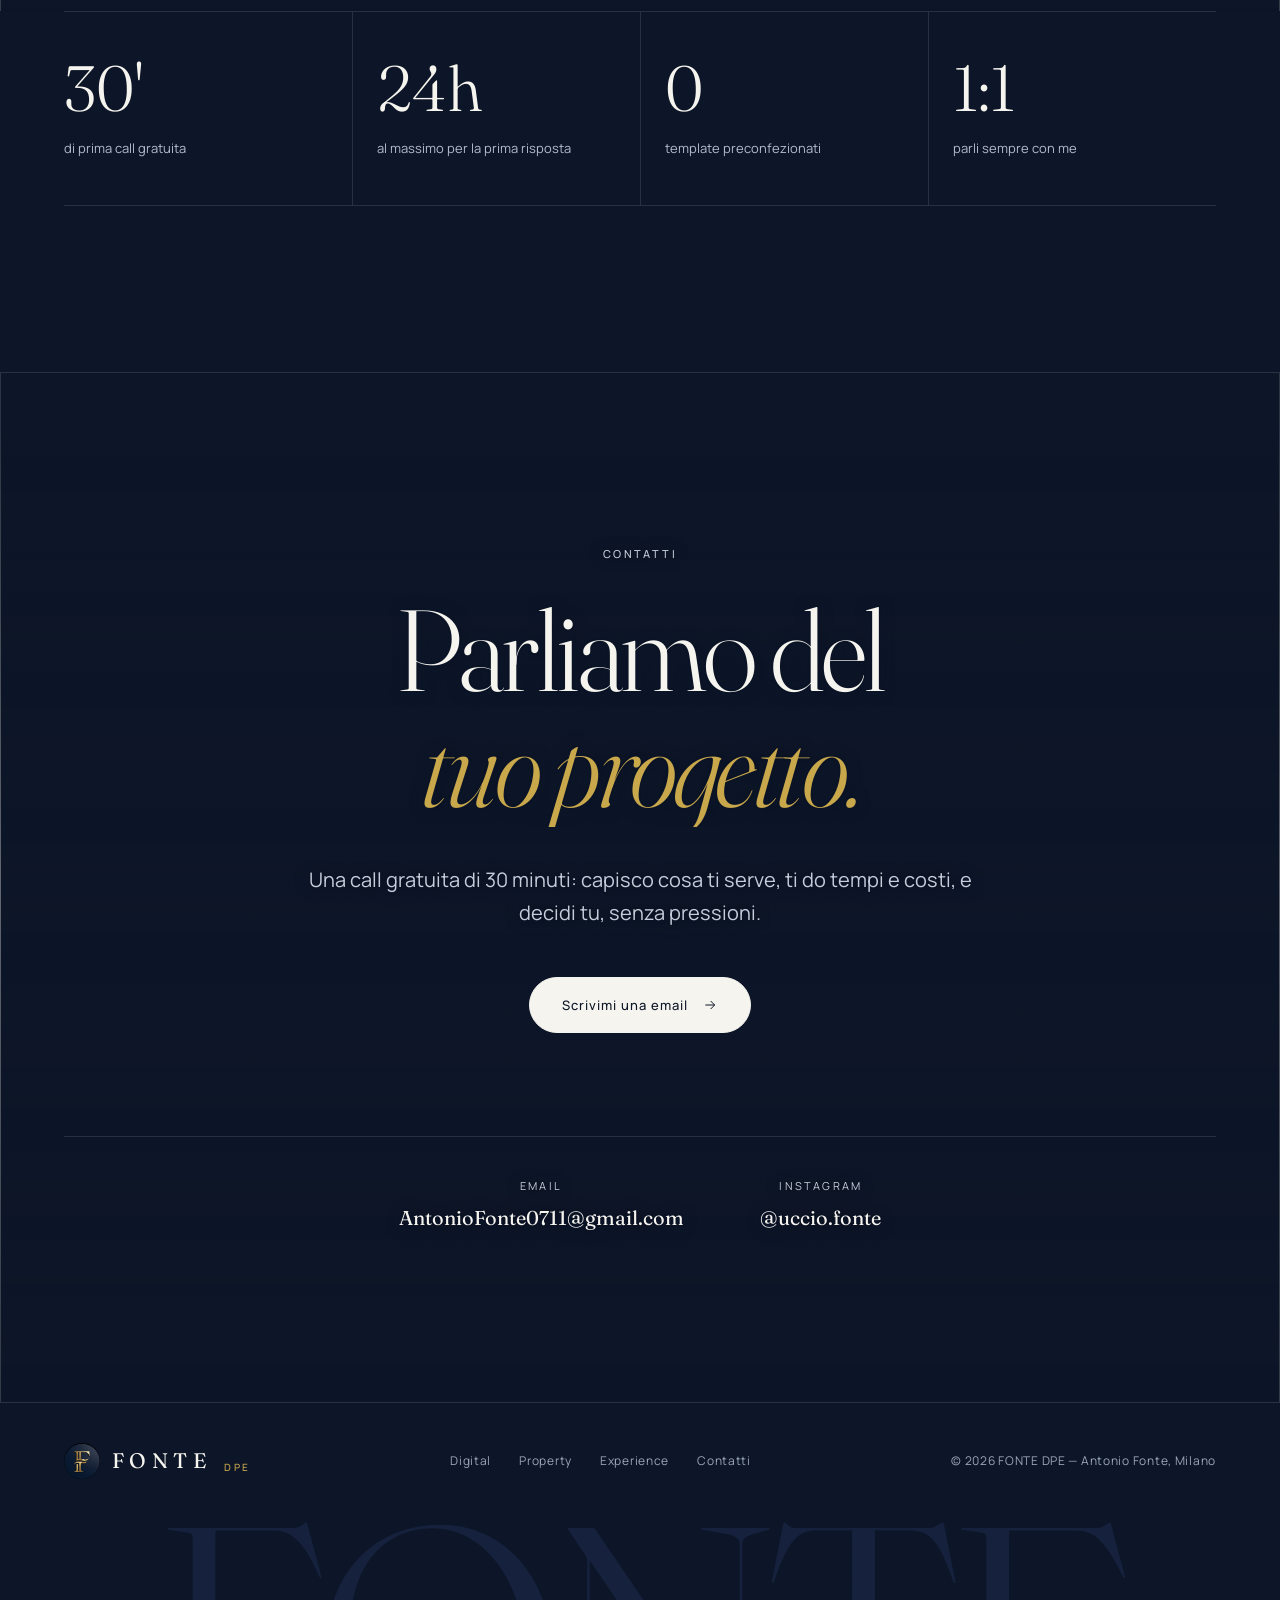
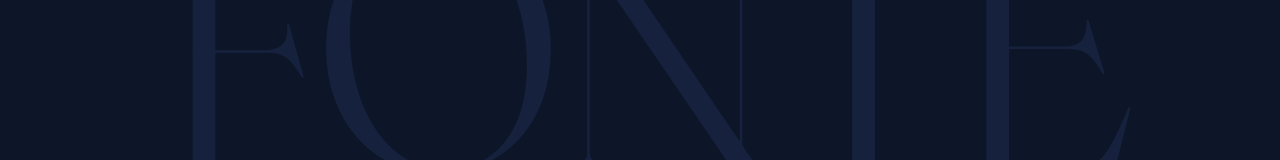
==== commit 300b0fde: "Redesign del sito: tutto blu FONTE con foto di sfondo - Un solo foglio di stile e uno script condivi" ====
--- a/Digital.html
+++ b/Digital.html
@@ -1,10 +1,18 @@
-﻿<!DOCTYPE html>
+<!DOCTYPE html>
 <html lang="it">
 <head>
 <meta charset="UTF-8">
-<meta name="viewport" content="width=device-width, initial-scale=1.0">
-<meta name="description" content="Web design e sviluppo professionale a Milano. FONTE crea siti vetrina esclusivi, responsive e ottimizzati SEO. Consulenza gratuita di 30 minuti senza impegno.">
-<title>Digital — FONTE</title>
+<meta name="viewport" content="width=device-width, initial-scale=1">
+<title>Digital — Siti e web app su misura | FONTE DPE</title>
+<meta name="description" content="Siti e web app su misura a Milano, progettati e sviluppati da zero. Caso studio: SwimLine, la web app per squadre di nuoto. Prima call gratuita di 30 minuti.">
+<meta property="og:type" content="website">
+<meta property="og:locale" content="it_IT">
+<meta property="og:site_name" content="FONTE DPE">
+<meta property="og:title" content="Digital — FONTE DPE">
+<meta property="og:description" content="Siti e web app su misura, progettati e sviluppati da zero. Caso studio: SwimLine.">
+<meta property="og:url" content="https://antoniofonte0711.github.io/FONTE/Digital.html">
+<meta property="og:image" content="https://antoniofonte0711.github.io/FONTE/images/logo.jpg">
+<link rel="icon" type="image/jpeg" href="images/logo.jpg">
 
 <!-- Google tag (gtag.js) -->
 <script async src="https://www.googletagmanager.com/gtag/js?id=G-DQ8JLY338M"></script>
@@ -16,1100 +24,234 @@
 </script>
 
 <link rel="preconnect" href="https://fonts.googleapis.com">
-<link href="https://fonts.googleapis.com/css2?family=Fraunces:ital,opsz,wght@0,9..144,300;0,9..144,400;0,9..144,500;0,9..144,600;1,9..144,300;1,9..144,400&family=Manrope:wght@300;400;500;600;700&display=swap" rel="stylesheet">
-
-<style>
-/* =========================================
-   FONTE — Design Tokens (identici)
-   ========================================= */
-:root {
-  --navy:       #0d1628;
-  --navy2:      #111e35;
-  --navy3:      #162040;
-  --navy4:      #1c2a50;
-  --navy5:      #253460;
-  --gold:       #c9a84c;
-  --gold2:      #e2c97e;
-  --gold3:      #f0dfa0;
-  --gold-dark:  #8a6820;
-  --text:       #e8e4da;
-  --muted:      #7a8aaa;
-  --border:     #1e2e50;
-  --border2:    #253460;
-  --font-d:     'Fraunces', Georgia, serif;
-  --font-b:     'Manrope', system-ui, sans-serif;
-  --px:         60px;
-  --ease:       cubic-bezier(.25,.46,.45,.94);
-}
-
-/* --- RESET --- */
-*, *::before, *::after { margin:0; padding:0; box-sizing:border-box; }
-html { scroll-behavior:smooth; }
-body { background:var(--navy); color:var(--text); font-family:var(--font-b); overflow-x:hidden; -webkit-font-smoothing:antialiased; }
-img { display:block; max-width:100%; }
-ul { list-style:none; }
-button, a { cursor:pointer; font-family:var(--font-b); border:none; background:none; color:inherit; text-decoration:none; }
-@media (prefers-reduced-motion:reduce) { *, *::before, *::after { animation-duration:.01ms !important; transition-duration:.01ms !important; } }
-
-/* --- SCROLL REVEAL --- */
-.rev    { opacity:0; transform:translateY(36px);  transition:opacity .85s var(--ease), transform .85s var(--ease); }
-.rev-l  { opacity:0; transform:translateX(-48px); transition:opacity .85s var(--ease), transform .85s var(--ease); }
-.rev-r  { opacity:0; transform:translateX(48px);  transition:opacity .85s var(--ease), transform .85s var(--ease); }
-.rev-s  { opacity:0; transform:scale(.93);         transition:opacity .85s var(--ease), transform .85s var(--ease); }
-.rev.on, .rev-l.on, .rev-r.on, .rev-s.on { opacity:1; transform:none; }
-.d1{transition-delay:.1s} .d2{transition-delay:.2s} .d3{transition-delay:.3s}
-.d4{transition-delay:.4s} .d5{transition-delay:.5s} .d6{transition-delay:.6s}
-
-/* --- BUTTONS --- */
-.btn-gold {
-  display:inline-flex; align-items:center; gap:10px;
-  padding:14px 36px;
-  background:linear-gradient(135deg,var(--gold-dark),var(--gold));
-  color:var(--navy); font-size:11px; font-weight:600;
-  letter-spacing:2.5px; text-transform:uppercase;
-  position:relative; overflow:hidden;
-  transition:transform .3s var(--ease), box-shadow .3s var(--ease);
-}
-.btn-gold::after { content:''; position:absolute; inset:0; background:linear-gradient(135deg,var(--gold),var(--gold2)); opacity:0; transition:opacity .3s; }
-.btn-gold:hover  { transform:translateY(-2px); box-shadow:0 10px 36px rgba(201,168,76,.28); }
-.btn-gold:hover::after { opacity:1; }
-.btn-gold span   { position:relative; z-index:1; }
-
-.btn-outline {
-  display:inline-flex; align-items:center; gap:8px;
-  padding:13px 28px; background:transparent;
-  color:var(--muted); font-size:11px; letter-spacing:2px; text-transform:uppercase;
-  border:1px solid var(--border2);
-  transition:border-color .25s, color .25s, transform .25s;
-}
-.btn-outline:hover { border-color:var(--gold); color:var(--gold); transform:translateY(-2px); }
-
-/* =========================================
-   NAVBAR
-   ========================================= */
-.navbar {
-  position:fixed; top:0; left:0; right:0; z-index:200;
-  background:rgba(13,22,40,.96); backdrop-filter:blur(20px);
-  border-bottom:1px solid var(--border);
-  transition:box-shadow .4s;
-}
-.navbar.scrolled { box-shadow:0 4px 48px rgba(0,0,0,.5); }
-.nav-inner {
-  display:flex; align-items:center; justify-content:space-between;
-  padding:18px var(--px);
-  transition:padding .4s var(--ease);
-}
-.navbar.scrolled .nav-inner { padding-top:12px; padding-bottom:12px; }
-
-/* Brand */
-.nav-brand { display:flex; align-items:center; gap:14px; }
-.nav-logo-wrap { position:relative; width:40px; height:40px; }
-.nav-logo-img { width:40px; height:40px; border-radius:50%; object-fit:cover; transition:transform .4s var(--ease); }
-.nav-brand:hover .nav-logo-img { transform:rotate(8deg) scale(1.08); }
-.nav-logo-ring {
-  position:absolute; inset:-3px; border-radius:50%;
-  border:1px solid rgba(201,168,76,0); transition:border-color .3s, inset .3s;
-}
-.nav-brand:hover .nav-logo-ring { border-color:rgba(201,168,76,.4); inset:-6px; }
-.nav-wordmark { font-family:var(--font-d); font-size:19px; letter-spacing:5px; text-transform:uppercase; color:var(--gold); line-height:1; }
-.nav-tagline  { font-size:11px; letter-spacing:2px; text-transform:uppercase; color:var(--muted); margin-top:3px; }
-
-/* Links */
-.nav-links { display:flex; gap:40px; }
-.nav-link {
-  font-size:12px; letter-spacing:2px; text-transform:uppercase;
-  color:var(--muted); position:relative; padding-bottom:3px; transition:color .25s;
-}
-.nav-link::after { content:''; position:absolute; bottom:0; left:0; width:0; height:1px; background:var(--gold); transition:width .3s var(--ease); }
-.nav-link:hover, .nav-link.active { color:var(--text); }
-.nav-link:hover::after, .nav-link.active::after { width:100%; }
-
-/* CTA */
-.nav-cta {
-  display:flex; align-items:center; gap:8px;
-  padding:9px 24px; border:1px solid var(--gold-dark);
-  color:var(--gold); font-size:11px; letter-spacing:1.5px; text-transform:uppercase;
-  position:relative; overflow:hidden; transition:color .3s;
-}
-.nav-cta::before { content:''; position:absolute; inset:0; background:var(--gold); transform:translateX(-101%); transition:transform .35s var(--ease); }
-.nav-cta:hover { color:var(--navy); }
-.nav-cta:hover::before { transform:translateX(0); }
-.nav-cta span, .nav-cta svg { position:relative; z-index:1; }
-
-/* Hamburger */
-.nav-ham { display:none; flex-direction:column; gap:5px; padding:4px; }
-.nav-ham span { display:block; width:22px; height:1.5px; background:var(--muted); transition:transform .3s, opacity .3s; }
-.nav-ham.open span:nth-child(1) { transform:translateY(6.5px) rotate(45deg); }
-.nav-ham.open span:nth-child(2) { opacity:0; }
-.nav-ham.open span:nth-child(3) { transform:translateY(-6.5px) rotate(-45deg); }
-
-/* Mobile menu */
-.nav-mobile {
-  display:none; padding:16px var(--px) 24px;
-  border-top:1px solid var(--border); background:var(--navy2);
-}
-.nav-mobile.open { display:block; }
-.nav-mob-link {
-  display:block; padding:14px 0;
-  font-size:13px; letter-spacing:2px; text-transform:uppercase;
-  color:var(--muted); border-bottom:1px solid var(--border);
-  transition:color .2s, padding-left .2s;
-}
-.nav-mob-link:hover { color:var(--gold); padding-left:8px; }
-
-/* =========================================
-   HERO — Digital
-   ========================================= */
-.hero-digital {
-  position:relative;
-  min-height:100vh;
-  display:flex; align-items:center;
-  overflow:hidden;
-  padding-top:77px;
-}
-
-.hero-digital-bg {
-  position:absolute; inset:0; z-index:0;
-  background:linear-gradient(
-    135deg,
-    var(--navy4) 0%,
-    var(--navy3) 50%,
-    rgba(13,22,40,.8) 100%
-  );
-}
-
-/* Elementi decorativi animati */
-.hero-digital-bg::before {
-  content:'';
-  position:absolute;
-  width:800px; height:800px;
-  top:-400px; right:-200px;
-  background:radial-gradient(circle, rgba(201,168,76,.05) 0%, transparent 70%);
-  border-radius:50%;
-  animation:drift 12s ease-in-out infinite;
-}
-
-.hero-digital-bg::after {
-  content:'';
-  position:absolute;
-  width:600px; height:600px;
-  bottom:-300px; left:-100px;
-  background:radial-gradient(circle, rgba(201,168,76,.03) 0%, transparent 70%);
-  border-radius:50%;
-  animation:drift 15s ease-in-out infinite reverse;
-}
-
-@keyframes drift {
-  0%, 100% { transform:translate(0, 0); }
-  50% { transform:translate(40px, -40px); }
-}
-
-.hero-digital-inner {
-  position:relative; z-index:1;
-  max-width:1280px; margin:0 auto;
-  padding:0 var(--px);
-  width:100%;
-  display:grid; grid-template-columns:1.1fr 0.9fr; gap:80px; align-items:center;
-}
-
-.hero-digital-left { display:flex; flex-direction:column; gap:32px; }
-
-.hero-digital-badge {
-  display:inline-flex; align-items:center; gap:10px;
-  width:fit-content;
-  padding:10px 20px;
-  background:rgba(201,168,76,.08);
-  border:1px solid rgba(201,168,76,.3);
-  border-radius:50px;
-  font-size:10px; letter-spacing:2px; text-transform:uppercase; color:var(--gold);
-}
-.hero-digital-badge svg { width:14px; height:14px; }
-
-.hero-digital-title {
-  font-family:var(--font-d);
-  font-size:clamp(48px, 8vw, 84px);
-  line-height:1.15;
-  letter-spacing:-1px;
-  color:var(--text);
-  margin:0;
-}
-.hero-digital-title em {
-  display:block;
-  font-style:normal;
-  background:linear-gradient(90deg, var(--gold), var(--gold2));
-  -webkit-background-clip:text;
-  -webkit-text-fill-color:transparent;
-  background-clip:text;
-}
-
-.hero-digital-subtitle {
-  font-size:16px;
-  line-height:1.6;
-  color:var(--muted);
-  max-width:480px;
-}
-
-.hero-digital-actions {
-  display:flex; gap:16px; flex-wrap:wrap; margin-top:8px;
-}
-
-.hero-digital-image {
-  position:relative;
-  aspect-ratio:1;
-  border-radius:12px;
-  overflow:hidden;
-  background:var(--navy3);
-  border:1px solid var(--border2);
-}
-.hero-digital-image img {
-  width:100%; height:100%; object-fit:cover;
-}
-.hero-digital-image::before {
-  content:'';
-  position:absolute; inset:0; z-index:10;
-  background:linear-gradient(135deg, rgba(201,168,76,.15) 0%, transparent 100%);
-  pointer-events:none;
-}
-
-/* =========================================
-   SEZIONE SERVIZI
-   ========================================= */
-.services-sec {
-  position:relative; z-index:1;
-  max-width:1280px; margin:120px auto 0;
-  padding:0 var(--px);
-}
-
-.services-header {
-  margin-bottom:80px;
-}
-
-.services-eyebrow {
-  font-size:11px; letter-spacing:3px; text-transform:uppercase;
-  color:var(--gold); margin-bottom:12px;
-}
-
-.services-title {
-  font-family:var(--font-d);
-  font-size:clamp(36px, 5vw, 64px);
-  line-height:1.2;
-  letter-spacing:-0.5px;
-  color:var(--text);
-  margin:0 0 24px 0;
-}
-.services-title em {
-  display:inline;
-  font-style:normal;
-  color:var(--gold);
-}
-
-.services-subtitle {
-  font-size:15px; line-height:1.7; color:var(--muted);
-  max-width:600px;
-}
-
-.services-grid {
-  display:grid; grid-template-columns:repeat(auto-fit, minmax(280px, 1fr));
-  gap:32px; margin-bottom:120px;
-}
-
-.service-card {
-  position:relative;
-  padding:40px 32px;
-  background:rgba(22,32,64,.5);
-  border:1px solid var(--border2);
-  border-radius:8px;
-  transition:border-color .3s, background .3s, transform .3s var(--ease);
-}
-.service-card:hover {
-  border-color:var(--gold);
-  background:rgba(22,32,64,.8);
-  transform:translateY(-6px);
-}
-
-.service-icon {
-  width:56px; height:56px;
-  display:flex; align-items:center; justify-content:center;
-  background:rgba(201,168,76,.08);
-  border-radius:8px;
-  color:var(--gold);
-  margin-bottom:20px;
-}
-
-.service-title {
-  font-family:var(--font-d);
-  font-size:20px; font-weight:600;
-  color:var(--text); margin-bottom:12px;
-}
-
-.service-desc {
-  font-size:14px; line-height:1.7;
-  color:var(--muted);
-}
-
-/* =========================================
-   SEZIONE PROCESS
-   ========================================= */
-.process-sec {
-  position:relative;
-  max-width:1280px; margin:120px auto;
-  padding:80px var(--px);
-  background:linear-gradient(
-    135deg,
-    rgba(22,32,64,.4) 0%,
-    rgba(28,42,80,.2) 100%
-  );
-  border:1px solid var(--border2);
-  border-radius:12px;
-}
-
-.sec-eyebrow {
-  font-size:11px; letter-spacing:3px; text-transform:uppercase;
-  color:var(--gold); margin-bottom:12px;
-}
-
-.sec-title {
-  font-family:var(--font-d);
-  font-size:clamp(36px, 5vw, 56px);
-  line-height:1.2;
-  letter-spacing:-0.5px;
-  color:var(--text);
-  margin:0;
-}
-.sec-title em {
-  display:inline;
-  font-style:normal;
-  color:var(--gold);
-}
-
-.process-track {
-  display:grid; grid-template-columns:repeat(auto-fit, minmax(260px, 1fr));
-  gap:40px; margin-top:60px;
-}
-
-.step {
-  padding:32px;
-  background:rgba(13,22,40,.6);
-  border:1px solid var(--border);
-  border-radius:8px;
-  transition:border-color .3s, background .3s;
-}
-.step:hover {
-  border-color:var(--gold);
-  background:rgba(13,22,40,.9);
-}
-
-.step-num {
-  font-family:var(--font-d);
-  font-size:32px; font-weight:600;
-  color:var(--gold); margin-bottom:12px;
-}
-
-.step-name {
-  font-family:var(--font-d);
-  font-size:18px; font-weight:600;
-  color:var(--text); margin-bottom:12px;
-}
-
-.step-desc {
-  font-size:13px; line-height:1.7;
-  color:var(--muted); margin:0;
-}
-
-/* =========================================
-   SEZIONE FEATURES
-   ========================================= */
-.features-sec {
-  position:relative;
-  max-width:1280px; margin:120px auto;
-  padding:0 var(--px);
-}
-
-.features-header {
-  margin-bottom:80px;
-}
-
-.features-title {
-  font-family:var(--font-d);
-  font-size:clamp(36px, 5vw, 56px);
-  line-height:1.2;
-  color:var(--text);
-  margin:0 0 24px 0;
-}
-.features-title em {
-  color:var(--gold);
-  font-style:normal;
-}
-
-.features-grid {
-  display:grid; grid-template-columns:repeat(auto-fit, minmax(300px, 1fr));
-  gap:48px;
-}
-
-.feature-item {
-  display:grid; grid-template-columns:80px 1fr; gap:24px; align-items:start;
-}
-
-.feature-icon {
-  width:80px; height:80px;
-  display:flex; align-items:center; justify-content:center;
-  background:linear-gradient(135deg, rgba(201,168,76,.12), rgba(201,168,76,.05));
-  border:1px solid rgba(201,168,76,.2);
-  border-radius:8px;
-  font-size:32px;
-  color:var(--gold);
-}
-
-.feature-content h3 {
-  font-family:var(--font-d);
-  font-size:18px;
-  color:var(--text);
-  margin:0 0 8px 0;
-}
-
-.feature-content p {
-  font-size:13px; line-height:1.7;
-  color:var(--muted); margin:0;
-}
-
-/* =========================================
-   FOOTER & CTA
-   ========================================= */
-.cta-banner {
-  position:relative;
-  max-width:100%;
-  margin-top:140px;
-  padding:100px var(--px);
-  background:linear-gradient(
-    135deg,
-    var(--navy4) 0%,
-    var(--navy3) 100%
-  );
-  border-top:1px solid var(--border);
-  text-align:center;
-  overflow:hidden;
-}
-
-.cta-banner::before {
-  content:'FONTE';
-  position:absolute; top:20px; right:60px;
-  font-family:var(--font-d);
-  font-size:clamp(80px, 12vw, 200px);
-  font-weight:300;
-  color:rgba(201,168,76,.05);
-  letter-spacing:-2px;
-  line-height:1;
-  pointer-events:none;
-}
-
-.cta-eyebrow {
-  font-size:11px; letter-spacing:3px; text-transform:uppercase;
-  color:var(--gold); margin-bottom:12px;
-}
-
-.cta-title {
-  font-family:var(--font-d);
-  font-size:clamp(40px, 7vw, 72px);
-  line-height:1.2;
-  letter-spacing:-1px;
-  color:var(--text);
-  margin:0 0 24px 0;
-}
-.cta-title em {
-  font-style:normal;
-  color:var(--gold);
-}
-
-.cta-sub {
-  font-size:15px; line-height:1.8;
-  color:var(--muted);
-  max-width:600px; margin:0 auto 40px;
-}
-
-.cta-actions {
-  display:flex; gap:16px; justify-content:center; flex-wrap:wrap;
-}
-
-/* =========================================
-   FOOTER
-   ========================================= */
-.footer {
-  position:relative; z-index:1;
-  max-width:100%;
-  padding:60px var(--px) 40px;
-  background:var(--navy2);
-  border-top:1px solid var(--border);
-  font-size:13px;
-}
-
-.footer-inner {
-  max-width:1280px; margin:0 auto;
-  display:grid; grid-template-columns:1.5fr 1fr 1fr 1.2fr; gap:48px;
-}
-
-.footer-col h4 {
-  font-family:var(--font-d);
-  font-size:13px; text-transform:uppercase; letter-spacing:2px;
-  color:var(--gold); margin-bottom:20px;
-}
-
-.footer-col p {
-  font-size:13px; line-height:1.7;
-  color:var(--muted); margin:0;
-}
-
-.footer-links {
-  display:flex; flex-direction:column; gap:12px;
-}
-.foot-link {
-  font-size:13px;
-  color:var(--muted); transition:color .2s;
-  border-bottom:1px solid transparent; padding-bottom:2px; transition:border-color .2s;
-}
-.foot-link:hover { color:var(--gold); border-bottom-color:var(--gold); }
-
-.footer-bottom {
-  max-width:1280px; margin:40px auto 0;
-  padding-top:24px; border-top:1px solid var(--border);
-  display:flex; justify-content:space-between; align-items:center;
-  font-size:12px; color:var(--muted);
-}
-
-/* =========================================
-   RESPONSIVE
-   ========================================= */
-@media (max-width:1024px) {
-  :root { --px:40px; }
-  .hero-digital-inner { grid-template-columns:1fr; gap:40px; }
-  .hero-digital-image { aspect-ratio:4/3; }
-  .footer-inner { grid-template-columns:1fr 1fr; gap:32px; }
-}
-
-@media (max-width:768px) {
-  :root { --px:20px; }
-  .nav-links, .nav-cta { display:none; }
-  .nav-ham { display:flex; }
-  .hero-digital {
-    min-height:auto;
-    padding-top:70px;
-    padding-bottom:40px;
-  }
-  .hero-digital-inner { grid-template-columns:1fr; gap:32px; }
-  .hero-digital-title { font-size:36px; }
-  .services-grid { grid-template-columns:1fr; gap:24px; }
-  .process-track { grid-template-columns:1fr; }
-  .features-grid { grid-template-columns:1fr; gap:32px; }
-  .feature-item { grid-template-columns:60px 1fr; gap:16px; }
-  .cta-banner { padding:60px 20px; }
-  .cta-banner::before { display:none; }
-  .footer-inner { grid-template-columns:1fr; gap:24px; }
-  .footer-bottom { flex-direction:column; gap:16px; text-align:center; }
-}
-
-@media (max-width:480px) {
-  .hero-digital-actions { flex-direction:column; }
-  .btn-gold, .btn-outline { width:100%; justify-content:center; }
-  .cta-actions { flex-direction:column; }
-}
-
-/* =========================================
-   STATS
-   ========================================= */
-.stats-sec {
-  max-width:1280px; margin:100px auto 0;
-  padding:0 var(--px);
-}
-.stats-row {
-  display:grid; grid-template-columns:repeat(4, 1fr);
-  gap:1px; background:var(--border2);
-  border:1px solid var(--border2);
-  border-radius:4px; overflow:hidden;
-}
-.stat-item {
-  background:var(--navy2); padding:44px 28px; text-align:center;
-  transition:background .3s;
-}
-.stat-item:hover { background:var(--navy3); }
-.stat-val {
-  font-family:var(--font-d); font-size:52px; font-weight:300;
-  color:var(--gold); line-height:1; margin-bottom:8px;
-}
-.stat-lbl {
-  font-size:10px; letter-spacing:2px; text-transform:uppercase; color:var(--muted);
-}
-
-/* =========================================
-   TESTIMONIALS
-   ========================================= */
-.tes-sec {
-  max-width:1280px; margin:100px auto 0;
-  padding:0 var(--px);
-}
-.tes-eyebrow {
-  font-size:11px; letter-spacing:3px; text-transform:uppercase;
-  color:var(--gold); margin-bottom:12px;
-}
-.tes-title {
-  font-family:var(--font-d); font-size:clamp(36px,5vw,56px);
-  line-height:1.2; color:var(--text); margin:0 0 60px 0;
-}
-.tes-title em { font-style:normal; color:var(--gold); }
-.tes-grid {
-  display:grid; grid-template-columns:repeat(auto-fit, minmax(280px,1fr));
-  gap:28px;
-}
-.tes-card {
-  padding:36px 32px;
-  background:rgba(22,32,64,.4);
-  border:1px solid var(--border2);
-  border-radius:8px;
-  display:flex; flex-direction:column; gap:16px;
-  transition:border-color .3s, background .3s, transform .3s var(--ease);
-}
-.tes-card:hover {
-  border-color:var(--gold); background:rgba(22,32,64,.7); transform:translateY(-4px);
-}
-.tes-stars { color:var(--gold); font-size:16px; letter-spacing:3px; }
-.tes-text {
-  font-size:15px; line-height:1.85; color:var(--text);
-  font-family:var(--font-d); font-style:italic; flex:1;
-}
-.tes-author { padding-top:16px; border-top:1px solid var(--border); }
-.tes-name { font-size:13px; font-weight:500; color:var(--text); }
-.tes-role { font-size:11px; color:var(--muted); letter-spacing:1px; margin-top:4px; }
-
-/* =========================================
-   ACCESSIBILITÀ
-   ========================================= */
-:focus-visible { outline:2px solid var(--gold); outline-offset:3px; }
-
-@media (max-width:768px) {
-  .stats-row { grid-template-columns:1fr 1fr; }
-  .tes-grid { grid-template-columns:1fr; }
-}
-@media (max-width:480px) {
-  .stats-row { grid-template-columns:1fr; }
-}
-</style>
-
-<link rel="icon" type="image/svg+xml" href="data:image/svg+xml,<svg xmlns='http://www.w3.org/2000/svg' viewBox='0 0 48 48'><circle cx='24' cy='24' r='23' fill='%230d1628' stroke='%23c9a84c' stroke-width='2'/><text x='24' y='32' font-family='serif' font-size='24' font-weight='bold' fill='%23c9a84c' text-anchor='middle'>F</text></svg>">
+<link rel="preconnect" href="https://fonts.gstatic.com" crossorigin>
+<link href="https://fonts.googleapis.com/css2?family=Fraunces:ital,opsz,wght@0,9..144,300;0,9..144,400;1,9..144,300&family=Manrope:wght@400;500&display=swap" rel="stylesheet">
+<link rel="stylesheet" href="assets/style.css">
+<script>document.documentElement.classList.add('js')</script>
 </head>
-
-<body>
-
-<!-- ===================== NAVBAR ===================== -->
-<nav class="navbar" id="navbar">
-  <div class="nav-inner">
-    <a href="index.html" class="nav-brand">
-      <div class="nav-logo-wrap">
-        <img src="Logo-removebg-preview.png" alt="Logo FONTE" class="nav-logo-img">
-        <div class="nav-logo-ring"></div>
-      </div>
+<body class="dark-top">
+
+<header class="header">
+  <div class="header__in">
+    <a href="index.html" class="brand" aria-label="FONTE DPE, home">
+      <img src="images/logo.jpg" alt="" class="brand__logo" width="36" height="36">
+      <span class="brand__name">FONTE</span><span class="brand__tag">DPE</span>
+    </a>
+    <nav class="nav" aria-label="Principale">
+      <a href="Digital.html" class="nav__link" aria-current="page">Digital</a>
+      <a href="immobiliare.html" class="nav__link">Property</a>
+      <a href="Experience.html" class="nav__link">Experience</a>
+      <a href="#contatti" class="btn nav__cta">Parliamone</a>
+    </nav>
+    <button class="menu-btn" aria-label="Apri menu" aria-expanded="false" aria-controls="sheet"><span></span><span></span></button>
+  </div>
+</header>
+
+<div class="sheet" id="sheet" aria-hidden="true">
+  <nav class="sheet__links" aria-label="Menu mobile">
+    <a href="index.html">Home <small>00</small></a>
+    <a href="Digital.html">Digital <small>01</small></a>
+    <a href="immobiliare.html">Property <small>02</small></a>
+    <a href="Experience.html">Experience <small>03</small></a>
+  </nav>
+  <div class="sheet__foot">
+    <a href="#contatti" class="btn btn--light btn--solid">Parliamone</a>
+    <span class="label">Milano · Risposta entro 24 ore</span>
+  </div>
+</div>
+
+<main>
+
+  <!-- HERO -->
+  <section class="hero-full hero-full--stage">
+    <div class="wrap hero-stage">
       <div>
-        <div class="nav-wordmark">FONTE</div>
-        <div class="nav-tagline">Digital Property Experience</div>
-      </div>
-    </a>
-
-    <ul class="nav-links">
-      <li><a href="index.html"        class="nav-link">Home</a></li>
-      <li><a href="Digital.html"      class="nav-link active">Digital</a></li>
-      <li><a href="immobiliare.html"     class="nav-link">Property</a></li>
-      <li><a href="Experience.html"   class="nav-link">Experience</a></li>
-      <li><a href="index.html#contatti" class="nav-link">Contatti</a></li>
-    </ul>
-
-    <a href="#cta" class="nav-cta">
-      <span>Progetto?</span>
-      <svg width="14" height="14" viewBox="0 0 24 24" fill="none" stroke="currentColor" stroke-width="2">
-        <path d="M5 12h14M12 5l7 7-7 7"/>
-      </svg>
-    </a>
-
-    <button class="nav-ham" id="navHam" aria-label="Apri menu" aria-expanded="false">
-      <span></span>
-      <span></span>
-      <span></span>
-    </button>
-  </div>
-
-  <div class="nav-mobile" id="navMobile">
-    <a href="index.html"       class="nav-mob-link">Home</a>
-    <a href="Digital.html"     class="nav-mob-link">Digital</a>
-    <a href="immobiliare.html"    class="nav-mob-link">Property</a>
-    <a href="Experience.html"  class="nav-mob-link">Experience</a>
-    <a href="index.html#contatti" class="nav-mob-link">Contatti</a>
-  </div>
-</nav>
-
-<!-- ===================== HERO ===================== -->
-<section class="hero-digital">
-  <div class="hero-digital-bg"></div>
-  
-  <div class="hero-digital-inner">
-    <div class="hero-digital-left">
-      <div class="hero-digital-badge rev">
-        <svg viewBox="0 0 24 24" fill="currentColor">
-          <path d="M12 2C6.48 2 2 6.48 2 12s4.48 10 10 10 10-4.48 10-10S17.52 2 12 2zm0 18c-4.41 0-8-3.59-8-8s3.59-8 8-8 8 3.59 8 8-3.59 8-8 8zm3.5-9c.83 0 1.5-.67 1.5-1.5S16.33 8 15.5 8 14 8.67 14 9.5s.67 1.5 1.5 1.5zm-7 0c.83 0 1.5-.67 1.5-1.5S9.33 8 8.5 8 7 8.67 7 9.5 7.67 11 8.5 11zm3.5 6.5c2.33 0 4.31-1.46 5.11-3.5H6.89c.8 2.04 2.78 3.5 5.11 3.5z"/>
-        </svg>
-        Web Design & Development
-      </div>
-
-      <h1 class="hero-digital-title rev d1">
-        Il tuo sito<br><em>è il tuo brand</em>
-      </h1>
-
-      <p class="hero-digital-subtitle rev d2">
-        Siti web d'impatto, curati nei minimi dettagli e progettati per generare contatti e vendite.
-      </p>
-
-      <div class="hero-digital-actions rev d3">
-        <a href="#cta" class="btn-gold">
-          <span>Inizia un progetto</span>
-          <svg width="16" height="16" viewBox="0 0 24 24" fill="currentColor">
-            <path d="M5 12h14M12 5l7 7-7 7"/>
-          </svg>
-        </a>
-        <a href="#servizi" class="btn-outline">Scopri i servizi</a>
-      </div>
-    </div>
-
-    <div class="hero-digital-image rev-r">
-      <img src="https://images.unsplash.com/photo-1517694712202-14dd9538aa97?w=600&q=80" alt="Web Design Portfolio FONTE">
-    </div>
-  </div>
-</section>
-
-<!-- ===================== SERVIZI ===================== -->
-<section class="services-sec" id="servizi">
-  <div class="services-header">
-    <div class="rev-l">
-      <div class="services-eyebrow">Cosa offro</div>
-      <h2 class="services-title">Tre servizi<br><em>completamente integrati</em></h2>
-    </div>
-    <p class="services-subtitle rev-l d1">
-      Consulenza strategica sul design, sviluppo tecnico avanzato e gestione della presenza digitale. Tutto quello che serve per un sito che funziona davvero.
-    </p>
-  </div>
-
-  <div class="services-grid">
-    <div class="service-card rev d1">
-      <div class="service-icon">
-        <svg viewBox="0 0 24 24" fill="none" stroke="currentColor" stroke-width="1.5" stroke-linecap="round" stroke-linejoin="round" width="28" height="28">
-          <path d="m12 19 7-7 3 3-7 7-3-3z"/><path d="m18 13-1.5-7.5L2 2l3.5 14.5L13 18l5-5z"/><path d="m2 2 7.586 7.586"/><circle cx="11" cy="11" r="2"/>
-        </svg>
-      </div>
-      <h3 class="service-title">Consulenza Design</h3>
-      <p class="service-desc">
-        Ascolto la tua visione e le tue esigenze. Insieme disegniamo il sito nuovo o rivisitiamo quello esistente per miglioramenti strategici e visivi. Nessun template — solo design personalizzato.
-      </p>
-    </div>
-
-    <div class="service-card rev d2">
-      <div class="service-icon">
-        <svg viewBox="0 0 24 24" fill="none" stroke="currentColor" stroke-width="1.5" stroke-linecap="round" stroke-linejoin="round" width="28" height="28">
-          <rect width="20" height="14" x="2" y="3" rx="2"/><path d="M8 21h8M12 17v4M9 9l2 2-2 2M13 13h2"/>
-        </svg>
-      </div>
-      <h3 class="service-title">Web Designer & Developer</h3>
-      <p class="service-desc">
-        Sviluppo front-end e back-end con competenze avanzate. Creo siti vetrina veloci, responsive, ottimizzati SEO e pronti per convertire. Codice pulito, performance al massimo.
-      </p>
-    </div>
-
-    <div class="service-card rev d3">
-      <div class="service-icon">
-        <svg viewBox="0 0 24 24" fill="none" stroke="currentColor" stroke-width="1.5" stroke-linecap="round" stroke-linejoin="round" width="28" height="28">
-          <polygon points="13 2 3 14 12 14 11 22 21 10 12 10 13 2"/>
-        </svg>
-      </div>
-      <h3 class="service-title">AI & Programmazione</h3>
-      <p class="service-desc">
-        Integro intelligenza artificiale nei tuoi progetti. Automazioni, chatbot, analitiche avanzate. Combino tecnologia cutting-edge con praticità reale per il tuo business.
-      </p>
-    </div>
-  </div>
-</section>
-
-<!-- ===================== PROCESSO ===================== -->
-<section class="process-sec" id="processo">
-  <div class="rev-l">
-    <div class="sec-eyebrow">Come lavoro</div>
-    <h2 class="sec-title">Il percorso<br><em>in 4 fasi</em></h2>
-  </div>
-
-  <div class="process-track">
-    <div class="step rev d1">
-      <div class="step-num">01</div>
-      <div class="step-name">Consulenza</div>
-      <p class="step-desc">Capisco il tuo brand, i tuoi obiettivi e il tuo pubblico. Call conoscitiva senza impegno né costi.</p>
-    </div>
-
-    <div class="step rev d2">
-      <div class="step-num">02</div>
-      <div class="step-name">Design</div>
-      <p class="step-desc">Creo wireframe e mockup del sito, esclusivamente per te. Approviamo insieme prima di iniziare lo sviluppo.</p>
-    </div>
-
-    <div class="step rev d3">
-      <div class="step-num">03</div>
-      <div class="step-name">Sviluppo</div>
-      <p class="step-desc">Codifico il design in HTML, CSS, JavaScript. Ottimizzazione SEO, performance, e responsività su tutti i device.</p>
-    </div>
-
-    <div class="step rev d4">
-      <div class="step-num">04</div>
-      <div class="step-name">Lancio</div>
-      <p class="step-desc">Testing completo, fix finali e pubblicazione. Ti supporto con hosting e dominio se serve.</p>
-    </div>
-  </div>
-</section>
-
-<!-- ===================== FEATURES ===================== -->
-<section class="features-sec">
-  <div class="features-header">
-    <h2 class="features-title">Quello che<br><em>migliora ogni sito</em></h2>
-  </div>
-
-  <div class="features-grid">
-    <div class="feature-item rev d1">
-      <div class="feature-icon">
-        <svg viewBox="0 0 24 24" fill="none" stroke="currentColor" stroke-width="1.5" stroke-linecap="round" stroke-linejoin="round" width="32" height="32">
-          <circle cx="12" cy="12" r="10"/><path d="M2 12h20M12 2a15.3 15.3 0 0 1 4 10 15.3 15.3 0 0 1-4 10 15.3 15.3 0 0 1-4-10 15.3 15.3 0 0 1 4-10z"/>
-        </svg>
-      </div>
-      <div class="feature-content">
-        <h3>Siti Vetrina</h3>
-        <p>Portfolio, agenzie, professionisti. Siti che raccontano la tua storia e portano clienti.</p>
-      </div>
-    </div>
-
-    <div class="feature-item rev d2">
-      <div class="feature-icon">
-        <svg viewBox="0 0 24 24" fill="none" stroke="currentColor" stroke-width="1.5" stroke-linecap="round" stroke-linejoin="round" width="32" height="32">
-          <rect width="14" height="20" x="5" y="2" rx="2"/><path d="M12 18h.01"/>
-        </svg>
-      </div>
-      <div class="feature-content">
-        <h3>Responsive Design</h3>
-        <p>Perfetto su desktop, tablet, smartphone. Una sola codebase, massima compatibilità.</p>
-      </div>
-    </div>
-
-    <div class="feature-item rev d3">
-      <div class="feature-icon">
-        <svg viewBox="0 0 24 24" fill="none" stroke="currentColor" stroke-width="1.5" stroke-linecap="round" stroke-linejoin="round" width="32" height="32">
-          <circle cx="11" cy="11" r="8"/><path d="m21 21-4.35-4.35"/>
-        </svg>
-      </div>
-      <div class="feature-content">
-        <h3>SEO Ottimizzato</h3>
-        <p>Metadata, structured data, velocità di caricamento. Il tuo sito scala su Google.</p>
-      </div>
-    </div>
-
-    <div class="feature-item rev d4">
-      <div class="feature-icon">
-        <svg viewBox="0 0 24 24" fill="none" stroke="currentColor" stroke-width="1.5" stroke-linecap="round" stroke-linejoin="round" width="32" height="32">
-          <polygon points="13 2 3 14 12 14 11 22 21 10 12 10 13 2"/>
-        </svg>
-      </div>
-      <div class="feature-content">
-        <h3>Performance</h3>
-        <p>Pagine veloci, loading istantaneo, Core Web Vitals perfetti. L'utente non aspetta.</p>
-      </div>
-    </div>
-
-    <div class="feature-item rev d5">
-      <div class="feature-icon">
-        <svg viewBox="0 0 24 24" fill="none" stroke="currentColor" stroke-width="1.5" stroke-linecap="round" stroke-linejoin="round" width="32" height="32">
-          <circle cx="12" cy="12" r="10"/><polygon points="10 8 16 12 10 16 10 8"/>
-        </svg>
-      </div>
-      <div class="feature-content">
-        <h3>Animazioni Smooth</h3>
-        <p>Scroll reveal, transizioni fluide, microinterazioni. Design che vive e respira.</p>
-      </div>
-    </div>
-
-    <div class="feature-item rev d6">
-      <div class="feature-icon">
-        <svg viewBox="0 0 24 24" fill="none" stroke="currentColor" stroke-width="1.5" stroke-linecap="round" stroke-linejoin="round" width="32" height="32">
-          <path d="M12 22s8-4 8-10V5l-8-3-8 3v7c0 6 8 10 8 10z"/>
-        </svg>
-      </div>
-      <div class="feature-content">
-        <h3>Sicurezza & Backup</h3>
-        <p>HTTPS, certificati SSL, backup automatici. Il tuo sito al sicuro 24/7.</p>
-      </div>
-    </div>
-  </div>
-</section>
-
-<!-- ===================== STATS ===================== -->
-<section class="stats-sec">
-  <div class="stats-row">
-    <div class="stat-item rev d1">
-      <div class="stat-val">15+</div>
-      <div class="stat-lbl">Siti consegnati</div>
-    </div>
-    <div class="stat-item rev d2">
-      <div class="stat-val">100%</div>
-      <div class="stat-lbl">Clienti soddisfatti</div>
-    </div>
-    <div class="stat-item rev d3">
-      <div class="stat-val">&lt;3w</div>
-      <div class="stat-lbl">Consegna media</div>
-    </div>
-    <div class="stat-item rev d4">
-      <div class="stat-val">&lt;24h</div>
-      <div class="stat-lbl">Prima risposta</div>
-    </div>
-  </div>
-</section>
-
-<!-- ===================== TESTIMONIALI ===================== -->
-<section class="tes-sec">
-  <div class="tes-eyebrow rev">Feedback</div>
-  <h2 class="tes-title rev d1">Cosa dicono<br><em>i clienti</em></h2>
-  <div class="tes-grid">
-    <div class="tes-card rev d1">
-      <div class="tes-stars">★★★★★</div>
-      <p class="tes-text">"Antonio ha trasformato la mia idea in un sito che rappresenta davvero il mio brand. Professionale, puntuale e con un occhio al design difficile da trovare altrove."</p>
-      <div class="tes-author">
-        <div class="tes-name">M. R.</div>
-        <div class="tes-role">Studio di Architettura, Milano</div>
-      </div>
-    </div>
-    <div class="tes-card rev d2">
-      <div class="tes-stars">★★★★★</div>
-      <p class="tes-text">"Pensavo di dover spendere migliaia di euro per un sito decente. Con FONTE ho ottenuto qualcosa di molto meglio, a un prezzo onesto e con assistenza vera."</p>
-      <div class="tes-author">
-        <div class="tes-name">G. M.</div>
-        <div class="tes-role">Consulente Marketing, Milano</div>
-      </div>
-    </div>
-    <div class="tes-card rev d3">
-      <div class="tes-stars">★★★★★</div>
-      <p class="tes-text">"Risposta immediata, nessun tecnicismo, risultato consegnato in due settimane. Esattamente quello che cercavo in un designer."</p>
-      <div class="tes-author">
-        <div class="tes-name">L. B.</div>
-        <div class="tes-role">Fotografo Professionista</div>
-      </div>
-    </div>
-  </div>
-</section>
-
-<!-- ===================== CTA FINALE ===================== -->
-<section class="cta-banner" id="cta">
-  <div class="cta-eyebrow rev">Pronto?</div>
-
-  <h2 class="cta-title rev d1">
-    Parliamo del<br><em>tuo progetto</em>
-  </h2>
-
-  <p class="cta-sub rev d2">
-    Una consulenza gratuita di 30 minuti. Capisco cosa ti serve, ti do una timeline, e decidi senza pressioni.
-  </p>
-
-  <div class="cta-actions rev d3">
-    <a href="https://wa.me/393473240075?text=Ciao%20Antonio!%20Vorrei%20discutere%20di%20un%20progetto%20web%20design."
-       target="_blank"
-       class="btn-gold">
-      <span>Scrivimi su WhatsApp</span>
-      <svg width="16" height="16" viewBox="0 0 24 24" fill="currentColor">
-        <path d="M17.472 14.382c-.297-.149-1.758-.867-2.03-.967-.273-.099-.471-.148-.67.15-.197.297-.767.966-.94 1.164-.173.199-.347.223-.644.075-.297-.15-1.255-.463-2.39-1.475-.883-.788-1.48-1.761-1.653-2.059-.173-.297-.018-.458.13-.606.134-.133.298-.347.446-.52.149-.174.198-.298.298-.497.099-.198.05-.371-.025-.52-.075-.149-.669-1.612-.916-2.207-.242-.579-.487-.5-.669-.51-.173-.008-.371-.01-.57-.01-.198 0-.52.074-.792.372-.272.297-1.04 1.016-1.04 2.479 0 1.462 1.065 2.875 1.213 3.074.149.198 2.096 3.2 5.077 4.487.709.306 1.262.489 1.694.625.712.227 1.36.195 1.871.118.571-.085 1.758-.719 2.006-1.413.248-.694.248-1.289.173-1.413-.074-.124-.272-.198-.57-.347z"/>
-        <path d="M12 0C5.373 0 0 5.373 0 12c0 2.09.543 4.05 1.49 5.757L0 24l6.412-1.474A11.946 11.946 0 0012 24c6.627 0 12-5.373 12-12S18.627 0 12 0zm0 21.818a9.818 9.818 0 01-5.006-1.374l-.357-.212-3.704.851.874-3.607-.232-.371A9.818 9.818 0 1112 21.818z"/>
-      </svg>
-    </a>
-    <a href="mailto:AntonioFonte0711@gmail.com?subject=Progetto Web Design" class="btn-outline">
-      Scrivimi via Email
-    </a>
-  </div>
-</section>
-
-<!-- ===================== FOOTER ===================== -->
+        <div class="hero__top">
+          <span class="label">01 — Digital · Progettazione · Sviluppo · AI</span>
+        </div>
+        <h1 class="display reveal-lines">
+          <span class="line"><span>Siti e web app</span></span>
+          <span class="line"><span><em>su misura.</em></span></span>
+        </h1>
+        <div class="hero__foot">
+          <p class="lead">Il tuo sito è il tuo biglietto da visita, la tua app è il tuo strumento di lavoro. Li progetto e li sviluppo da zero, senza template, pensando a chi li userà ogni giorno.</p>
+          <div class="hero__actions">
+            <a href="#contatti" class="btn btn--light btn--solid">Richiedi la prima call
+              <svg viewBox="0 0 24 24" fill="none" stroke="currentColor" stroke-width="1.5" aria-hidden="true"><path d="M5 12h14M13 6l6 6-6 6"/></svg>
+            </a>
+            <a href="#swimline" class="btn btn--light">Vedi il caso SwimLine</a>
+          </div>
+        </div>
+      </div>
+      <div class="hero-stage__phone" data-reveal="2">
+        <div class="phone" style="width:100%" data-parallax="0.1"><img src="images/swimline-oggi.jpg" alt="SwimLine, la web app per squadre di nuoto, su smartphone" width="390" height="844"></div>
+      </div>
+    </div>
+  </section>
+
+  <!-- TICKER -->
+  <div class="ticker" aria-hidden="true">
+    <div class="ticker__track">
+      <span>Siti vetrina</span><span>Web app</span><span>Design</span><span>Automazioni</span>
+      <span>Siti vetrina</span><span>Web app</span><span>Design</span><span>Automazioni</span>
+    </div>
+  </div>
+
+  <!-- SERVIZI -->
+  <section class="sec sec--photo" aria-labelledby="servizi-title">
+    <div class="sec__bg" data-parallax="0.12" aria-hidden="true"><img src="https://images.unsplash.com/photo-1520583457224-aee11bad5112?w=1800&q=70" alt="" loading="lazy"></div>
+    <div class="wrap">
+      <div class="sec__head">
+        <div>
+          <span class="label">Servizi</span>
+          <h2 class="h2" id="servizi-title" data-reveal>Dall'idea<br><em>al codice.</em></h2>
+        </div>
+        <p class="body" data-reveal="2">Puoi affidarmi tutto il progetto o solo una parte. In ogni caso parli con chi disegna e scrive il codice, non con un intermediario.</p>
+      </div>
+      <div class="grid3">
+        <div class="cell" data-reveal>
+          <span class="cell__num">01</span>
+          <h3 class="h3">Progettazione</h3>
+          <p>Partiamo dai tuoi obiettivi e da chi deve usare il sito. Disegno struttura e grafica, e le approviamo insieme prima di scrivere una riga di codice. Anche per rinnovare un sito che hai già.</p>
+        </div>
+        <div class="cell" data-reveal="2">
+          <span class="cell__num">02</span>
+          <h3 class="h3">Sviluppo</h3>
+          <p>Siti vetrina veloci e web app con login, database e area riservata. Funzionano su telefono, tablet e computer, e sono pensati per farsi trovare su Google.</p>
+        </div>
+        <div class="cell" data-reveal="3">
+          <span class="cell__num">03</span>
+          <h3 class="h3">AI e automazioni</h3>
+          <p>Porto l'intelligenza artificiale dove fa risparmiare tempo davvero: assistenti per rispondere ai clienti, automazioni per i lavori ripetitivi, dati più facili da leggere.</p>
+        </div>
+      </div>
+    </div>
+  </section>
+
+  <!-- CASO STUDIO -->
+  <section class="sec sec--photo night" id="swimline" aria-labelledby="swimline-title">
+    <div class="sec__bg" data-parallax="0.12" aria-hidden="true"><img src="https://images.unsplash.com/photo-1669185694564-2da287319e13?w=1800&q=70" alt="" loading="lazy"></div>
+    <div class="wrap">
+      <div class="case" style="align-items:start">
+        <div>
+          <span class="label">Caso studio</span>
+          <h2 class="h2" id="swimline-title" style="margin:24px 0 28px" data-reveal>SwimLine,<br><em>la squadra in tasca.</em></h2>
+          <span class="status">Online</span>
+          <p class="lead" data-reveal="2">Le squadre di nuoto gestiscono allenamenti, tempi e presenze tra fogli di carta, chat e file Excel. SwimLine mette tutto in un'unica app, con una vista diversa per ogni persona della squadra.</p>
+          <dl class="case__meta">
+            <div><dt>Ruolo</dt><dd>Progetto e sviluppo</dd></div>
+            <div><dt>Tipo</dt><dd>Web app installabile</dd></div>
+            <div><dt>Tecnologia</dt><dd>React, Supabase, Vercel</dd></div>
+          </dl>
+          <a href="https://swim-line4.vercel.app" target="_blank" rel="noopener" class="btn btn--solid">Apri SwimLine
+            <svg viewBox="0 0 24 24" fill="none" stroke="currentColor" stroke-width="1.5" aria-hidden="true"><path d="M7 17 17 7M8 7h9v9"/></svg>
+          </a>
+        </div>
+      <ul class="features" style="grid-template-columns:minmax(0,1fr)">
+        <li data-reveal><i>01</i><div><b>Un'app, cinque ruoli</b><span>Coach, atleta, genitore, ospite e amministratore vedono solo quello che serve a loro.</span></div></li>
+        <li data-reveal="2"><i>02</i><div><b>Piani di allenamento</b><span>Il coach pubblica la seduta del giorno, la difficoltà la calcola l'app.</span></div></li>
+        <li data-reveal><i>03</i><div><b>Tempi con parziali</b><span>Gli atleti segnano i loro tempi vasca per vasca e vedono subito i progressi.</span></div></li>
+        <li data-reveal="2"><i>04</i><div><b>Funziona anche offline</b><span>A bordo vasca il segnale manca spesso: i dati partono appena torna la rete.</span></div></li>
+        <li data-reveal><i>05</i><div><b>Gare, record e presenze</b><span>Tutta la storia della squadra in un posto solo, sempre aggiornata.</span></div></li>
+        <li data-reveal="2"><i>06</i><div><b>Punti e premi</b><span>Un sistema a livelli che premia la costanza e tiene alta la motivazione.</span></div></li>
+      </ul>
+      </div>
+    </div>
+  </section>
+
+  <!-- INCLUSO -->
+  <section class="sec sec--photo" aria-labelledby="incluso-title">
+    <div class="sec__bg" data-parallax="0.12" aria-hidden="true"><img src="https://images.unsplash.com/photo-1582133456304-2f5cb1c2afbb?w=1800&q=70" alt="" loading="lazy"></div>
+    <div class="wrap">
+      <div class="sec__head">
+        <div>
+          <span class="label">Sempre incluso</span>
+          <h2 class="h2" id="incluso-title" data-reveal>Le basi<br><em>fatte bene.</em></h2>
+        </div>
+        <p class="body" data-reveal="2">Ogni progetto parte da qui, a prescindere dal budget. Sono le cose che un visitatore non nota quando ci sono, e nota subito quando mancano.</p>
+      </div>
+      <div class="grid4">
+        <div class="cell" data-reveal><span class="cell__num">A</span><h3 class="h3">Su ogni schermo</h3><p>Perfetto su telefono, tablet e computer.</p></div>
+        <div class="cell" data-reveal="2"><span class="cell__num">B</span><h3 class="h3">Veloce</h3><p>Pagine leggere che si aprono subito, anche con poca rete.</p></div>
+        <div class="cell" data-reveal="3"><span class="cell__num">C</span><h3 class="h3">Trovabile</h3><p>Testi, titoli e struttura pensati per Google.</p></div>
+        <div class="cell" data-reveal="4"><span class="cell__num">D</span><h3 class="h3">Sicuro</h3><p>Connessione protetta e dati custoditi con cura.</p></div>
+      </div>
+    </div>
+  </section>
+
+  <!-- PROCESSO -->
+  <section class="sec sec--photo sec--line" aria-labelledby="processo-title">
+    <div class="sec__bg" data-parallax="0.12" aria-hidden="true"><img src="https://images.unsplash.com/photo-1688826801159-e130d4890889?w=1800&q=70" alt="" loading="lazy"></div>
+    <div class="wrap">
+      <div class="sec__head">
+        <div>
+          <span class="label">Il percorso</span>
+          <h2 class="h2" id="processo-title" data-reveal>In quattro fasi,<br><em>sempre in chiaro.</em></h2>
+        </div>
+      </div>
+      <ol class="steps">
+        <li class="step" data-reveal><h3>Consulenza</h3><p>Capisco il tuo brand, i tuoi obiettivi e il tuo pubblico. Prima call gratuita, senza impegno.</p></li>
+        <li class="step" data-reveal="2"><h3>Design</h3><p>Disegno struttura e grafica solo per te. Le approviamo insieme prima di iniziare lo sviluppo.</p></li>
+        <li class="step" data-reveal="3"><h3>Sviluppo</h3><p>Trasformo il design in un sito o in un'app che funziona, veloce e pronta per Google.</p></li>
+        <li class="step" data-reveal="4"><h3>Lancio</h3><p>Controlli finali e pubblicazione. Ti aiuto con dominio e hosting, e resto disponibile dopo.</p></li>
+      </ol>
+    </div>
+  </section>
+
+  <!-- IMPEGNI -->
+  <section class="sec" style="padding-top:0" aria-label="I miei impegni">
+    <div class="wrap">
+      <div class="pledges">
+        <div class="pledge" data-reveal><b>30'</b><span>di prima call gratuita</span></div>
+        <div class="pledge" data-reveal="2"><b>24h</b><span>al massimo per la prima risposta</span></div>
+        <div class="pledge" data-reveal="3"><b>0</b><span>template preconfezionati</span></div>
+        <div class="pledge" data-reveal="4"><b>1:1</b><span>parli sempre con me</span></div>
+      </div>
+    </div>
+  </section>
+
+  <!-- CONTATTI -->
+  <section class="sec sec--photo night cta" id="contatti" aria-labelledby="contatti-title">
+    <div class="sec__bg" data-parallax="0.12" aria-hidden="true"><img src="https://images.unsplash.com/photo-1489875347897-49f64b51c1f8?w=1800&q=70" alt="" loading="lazy"></div>
+    <div class="wrap">
+      <span class="label">Contatti</span>
+      <h2 class="display reveal-lines" id="contatti-title">
+        <span class="line"><span>Parliamo del</span></span>
+        <span class="line"><span><em>tuo progetto.</em></span></span>
+      </h2>
+      <p class="lead" data-reveal="2">Una call gratuita di 30 minuti: capisco cosa ti serve, ti do tempi e costi, e decidi tu, senza pressioni.</p>
+      <div class="booking" data-booking="dark" data-reveal="3">
+        <div class="booking__cal"></div>
+        <div class="booking__fallback cta__actions">
+          <a href="mailto:AntonioFonte0711@gmail.com?subject=Progetto%20Digital%20-%20FONTE%20DPE" class="btn btn--solid">Scrivimi una email
+            <svg viewBox="0 0 24 24" fill="none" stroke="currentColor" stroke-width="1.5" aria-hidden="true"><path d="M5 12h14M13 6l6 6-6 6"/></svg>
+          </a>
+        </div>
+        <p class="booking__alt">Preferisci scrivere? <a href="mailto:AntonioFonte0711@gmail.com?subject=Progetto%20Digital%20-%20FONTE%20DPE">Mandami una email</a></p>
+      </div>
+      <div class="channels">
+        <div class="channel"><span>Email</span><a href="mailto:AntonioFonte0711@gmail.com">AntonioFonte0711@gmail.com</a></div>
+        <div class="channel"><span>Instagram</span><a href="https://www.instagram.com/uccio.fonte/" target="_blank" rel="noopener">@uccio.fonte</a></div>
+      </div>
+    </div>
+  </section>
+
+</main>
+
 <footer class="footer">
-  <div class="footer-inner">
-    <div class="footer-col">
-      <h4>FONTE</h4>
-      <p>Web Design, Real Estate & Esperienze curate. Basato a Milano. Servizi in tutta Italia.</p>
-    </div>
-    <div class="footer-col">
-      <h4>Navigazione</h4>
-      <div class="footer-links">
-        <a href="index.html"       class="foot-link">Home</a>
-        <a href="Digital.html"     class="foot-link">Digital</a>
-        <a href="immobiliare.html"    class="foot-link">Property</a>
-        <a href="Experience.html"  class="foot-link">Experience</a>
-      </div>
-    </div>
-    <div class="footer-col">
-      <h4>Contatti</h4>
-      <div class="footer-links">
-        <a href="https://wa.me/393473240075" target="_blank" class="foot-link">WhatsApp</a>
-        <a href="mailto:AntonioFonte0711@gmail.com" class="foot-link">Email</a>
-      </div>
-    </div>
-    <div class="footer-col">
-      <h4>Legal</h4>
-      <p style="font-size:11px; color:var(--muted);">
-        © 2025 FONTE. Tutti i diritti riservati.
-      </p>
-    </div>
-  </div>
-
-  <div class="footer-bottom">
-    <span>Crafted with care by Antonio FONTE</span>
-    <span>Milano, Italy</span>
-  </div>
+  <div class="footer__in">
+    <a href="index.html" class="brand"><img src="images/logo.jpg" alt="" class="brand__logo" width="36" height="36"><span class="brand__name">FONTE</span><span class="brand__tag">DPE</span></a>
+    <nav aria-label="Footer">
+      <a href="Digital.html">Digital</a>
+      <a href="immobiliare.html">Property</a>
+      <a href="Experience.html">Experience</a>
+      <a href="#contatti">Contatti</a>
+    </nav>
+    <span>&copy; <span class="js-year">2026</span> FONTE DPE — Antonio Fonte, Milano</span>
+  </div>
+  <div class="footer__giant" aria-hidden="true">FONTE</div>
 </footer>
 
-<!-- ===================== SCRIPTS ===================== -->
-<script>
-// Navbar Scroll Behavior
-const navbar = document.getElementById('navbar');
-const navHam = document.getElementById('navHam');
-const navMobile = document.getElementById('navMobile');
-
-window.addEventListener('scroll', () => {
-  navbar.classList.toggle('scrolled', window.scrollY > 50);
-});
-
-// Mobile Menu Toggle
-navHam.addEventListener('click', () => {
-  const open = navHam.classList.toggle('open');
-  navMobile.classList.toggle('open');
-  navHam.setAttribute('aria-expanded', open);
-});
-
-// Chiudi menu mobile al click su un link
-document.querySelectorAll('.nav-mob-link').forEach(link => {
-  link.addEventListener('click', () => {
-    navHam.classList.remove('open');
-    navMobile.classList.remove('open');
-  });
-});
-
-// Scroll Reveal Animation
-const observerOptions = {
-  threshold: 0.15,
-  rootMargin: '0px 0px -80px 0px'
-};
-
-const observer = new IntersectionObserver((entries) => {
-  entries.forEach(entry => {
-    if (entry.isIntersecting) {
-      entry.target.classList.add('on');
-      observer.unobserve(entry.target);
-    }
-  });
-}, observerOptions);
-
-document.querySelectorAll('.rev, .rev-l, .rev-r, .rev-s').forEach(el => {
-  observer.observe(el);
-});
-</script>
-
+<script src="assets/main.js"></script>
 </body>
-</html>+</html>
--- a/assets/style.css
+++ b/assets/style.css
@@ -0,0 +1,449 @@
+/* =========================================================
+   FONTE DPE — sistema grafico condiviso
+   Lusso moderno minimal, un solo tono: blu FONTE, bianco latte, oro.
+   Tutto il sito usa questi colori: per cambiare tono basta modificare
+   questo blocco (--ivory è lo sfondo, --ink il testo).
+   ========================================================= */
+
+:root {
+  --ivory:      #0d1628;   /* sfondo: blu FONTE */
+  --paper:      #111e35;
+  --ink:        #f6f4ee;   /* testo: bianco latte */
+  --ink-2:      #b4bccb;
+  --ink-3:      #838da3;
+  --line:       rgba(246,244,238,.12);
+  --line-2:     rgba(246,244,238,.26);
+  --brass:      #c9a84c;   /* oro del logo */
+  --night:      #0d1628;
+  --night-2:    #16223d;
+  --night-text: #f6f4ee;
+  --night-mute: #9ba5bb;
+  --night-line: rgba(246,244,238,.12);
+  --brass-lt:   #c9a84c;
+
+  --font-d: 'Fraunces', Georgia, serif;
+  --font-b: 'Manrope', system-ui, sans-serif;
+
+  --max:  1320px;
+  --px:   clamp(20px, 5vw, 72px);
+  --sec:  clamp(96px, 13vw, 180px);
+  --ease: cubic-bezier(.2,.7,.2,1);
+}
+
+@view-transition { navigation:auto; }
+::view-transition-old(root), ::view-transition-new(root) { animation-duration:.45s; }
+
+/* ---------- Base ---------- */
+*, *::before, *::after { margin:0; padding:0; box-sizing:border-box; }
+html { scroll-behavior:smooth; -webkit-text-size-adjust:100%; }
+body {
+  background:var(--ivory); color:var(--ink);
+  font-family:var(--font-b); font-size:16px; line-height:1.7;
+  -webkit-font-smoothing:antialiased; overflow-x:hidden;
+}
+img { display:block; max-width:100%; height:auto; }
+a { color:inherit; text-decoration:none; }
+ul, ol { list-style:none; }
+button { font:inherit; color:inherit; background:none; border:0; cursor:pointer; }
+::selection { background:var(--brass); color:var(--ivory); }
+:focus-visible { outline:1px solid currentColor; outline-offset:4px; }
+
+.wrap { max-width:var(--max); margin:0 auto; padding:0 var(--px); }
+
+/* ---------- Tipografia ---------- */
+.label {
+  font-size:11px; font-weight:500; letter-spacing:.22em; text-transform:uppercase;
+  color:var(--ink-3);
+}
+.display {
+  font-family:var(--font-d); font-weight:300;
+  font-size:clamp(50px, 9vw, 140px); line-height:.95; letter-spacing:-.03em;
+  text-wrap:balance;
+}
+.display em, .h2 em, .h3 em { font-style:italic; color:var(--brass); }
+.h2 {
+  font-family:var(--font-d); font-weight:300;
+  font-size:clamp(38px, 5.4vw, 78px); line-height:1.02; letter-spacing:-.025em;
+}
+.h3 {
+  font-family:var(--font-d); font-weight:300;
+  font-size:clamp(24px, 2.6vw, 34px); line-height:1.15; letter-spacing:-.01em;
+}
+.h2, .h3, .quote { text-wrap:balance; }
+.lead { font-size:clamp(17px, 1.6vw, 20px); line-height:1.65; color:var(--ink-2); max-width:34em; }
+.body { color:var(--ink-2); max-width:36em; }
+
+/* ---------- Bottoni ---------- */
+.btn {
+  position:relative; overflow:hidden; isolation:isolate;
+  display:inline-flex; align-items:center; justify-content:center; gap:14px;
+  height:56px; padding:0 32px;
+  font-size:13px; font-weight:500; letter-spacing:.08em;
+  border:1px solid var(--ink); border-radius:999px;
+  transition:color .45s var(--ease), border-color .45s var(--ease);
+}
+.btn::before {
+  content:''; position:absolute; inset:0; z-index:-1;
+  background:var(--brass); border-radius:inherit;
+  transform:translateY(101%); transition:transform .5s var(--ease);
+}
+.btn:hover::before { transform:none; }
+.btn:hover { color:var(--ivory); border-color:var(--brass); }
+.btn svg { width:16px; height:16px; transition:transform .45s var(--ease); }
+.btn:hover svg { transform:translateX(4px); }
+.btn--solid { background:var(--ink); color:var(--ivory); }
+.btn--light { border-color:var(--night-text); color:var(--night-text); }
+.btn--light.btn--solid { background:var(--night-text); color:var(--night); }
+.btn--light:hover { color:var(--night); border-color:var(--brass-lt); }
+.btn--light::before { background:var(--brass-lt); }
+
+/* ---------- Header ---------- */
+.header {
+  position:fixed; inset:0 0 auto; z-index:50; color:var(--ink);
+  transition:background .45s var(--ease), color .45s var(--ease), border-color .45s var(--ease), transform .45s var(--ease);
+  border-bottom:1px solid transparent;
+}
+.dark-top .header:not(.is-solid) { color:var(--night-text); }
+.header.is-solid { background:rgba(13,22,40,.86); backdrop-filter:blur(16px); -webkit-backdrop-filter:blur(16px); border-color:var(--line); color:var(--ink); }
+.header.is-hidden { transform:translateY(-100%); }
+.header__in {
+  max-width:var(--max); margin:0 auto; padding:0 var(--px);
+  height:88px; display:flex; align-items:center; justify-content:space-between; gap:32px;
+}
+.brand { display:flex; align-items:center; gap:12px; }
+.brand__logo { width:36px; height:36px; border-radius:50%; object-fit:cover; transition:transform .6s var(--ease); }
+.brand:hover .brand__logo { transform:rotate(-12deg); }
+.brand__name { font-family:var(--font-d); font-size:21px; font-weight:400; letter-spacing:.26em; }
+.brand__tag { font-size:10px; font-weight:500; letter-spacing:.22em; color:var(--brass); align-self:flex-end; margin-bottom:3px; }
+.dark-top .header:not(.is-solid) .brand__tag { color:var(--brass-lt); }
+.nav { display:flex; align-items:center; gap:44px; }
+.nav__link { font-size:13px; letter-spacing:.06em; opacity:.72; position:relative; transition:opacity .3s; }
+.nav__link::after { content:''; position:absolute; left:0; right:100%; bottom:-6px; height:1px; background:currentColor; transition:right .4s var(--ease); }
+.nav__link:hover, .nav__link[aria-current="page"] { opacity:1; }
+.nav__link:hover::after, .nav__link[aria-current="page"]::after { right:0; }
+.nav__cta { height:44px; padding:0 24px; font-size:12px; border-color:currentColor; }
+.menu-btn { display:none; width:44px; height:44px; position:relative; }
+.menu-btn span { position:absolute; left:10px; right:10px; height:1px; background:currentColor; transition:transform .4s var(--ease), top .4s var(--ease); }
+.menu-btn span:nth-child(1) { top:18px; }
+.menu-btn span:nth-child(2) { top:26px; }
+.menu-open .menu-btn span:nth-child(1) { top:22px; transform:rotate(45deg); }
+.menu-open .menu-btn span:nth-child(2) { top:22px; transform:rotate(-45deg); }
+.menu-open .header { color:var(--night-text) !important; background:transparent !important; border-color:transparent !important; backdrop-filter:none; transform:none; }
+
+/* Menu mobile a tutto schermo */
+.sheet {
+  position:fixed; inset:0; z-index:40; background:var(--night); color:var(--night-text);
+  padding:128px var(--px) 40px; display:flex; flex-direction:column; justify-content:space-between;
+  clip-path:inset(0 0 100% 0); transition:clip-path .7s var(--ease);
+}
+.menu-open .sheet { clip-path:inset(0 0 0 0); }
+.menu-open { overflow:hidden; }
+.sheet__links a {
+  display:flex; justify-content:space-between; align-items:baseline;
+  font-family:var(--font-d); font-weight:300; font-size:clamp(44px, 12vw, 72px); line-height:1.05;
+  padding:18px 0; border-bottom:1px solid var(--night-line);
+  opacity:0; transform:translateY(24px); transition:opacity .6s var(--ease), transform .6s var(--ease), color .3s;
+}
+.sheet__links a:hover { color:var(--brass-lt); }
+.menu-open .sheet__links a { opacity:1; transform:none; }
+.menu-open .sheet__links a:nth-child(2) { transition-delay:.06s; }
+.menu-open .sheet__links a:nth-child(3) { transition-delay:.12s; }
+.menu-open .sheet__links a:nth-child(4) { transition-delay:.18s; }
+.sheet__links a small { font-family:var(--font-b); font-size:11px; letter-spacing:.2em; color:var(--night-mute); }
+.sheet__foot { display:flex; flex-direction:column; gap:20px; }
+.sheet__foot .label { color:var(--night-mute); }
+
+/* ---------- Hero a tutto schermo ---------- */
+.hero-full {
+  position:relative; min-height:100vh; min-height:100svh; overflow:hidden;
+  display:flex; align-items:flex-end;
+  background:var(--night); color:var(--night-text);
+  padding:140px 0 clamp(40px, 6vw, 72px);
+}
+.hero-full__media { position:absolute; inset:-6% 0 0; z-index:0; will-change:transform; }
+.hero-full__media img { width:100%; height:100%; object-fit:cover; animation:slowzoom 18s var(--ease) both; }
+@keyframes slowzoom { from { transform:scale(1.14); } to { transform:scale(1); } }
+.hero-full::after {
+  content:''; position:absolute; inset:0; z-index:0; pointer-events:none;
+  background:
+    linear-gradient(to top, rgba(13,22,40,.95) 0%, rgba(13,22,40,.58) 38%, rgba(13,22,40,.38) 70%, rgba(13,22,40,.62) 100%),
+    linear-gradient(to right, rgba(13,22,40,.62), rgba(13,22,40,.15) 65%);
+}
+.hero-full .wrap { position:relative; z-index:1; width:100%; }
+.hero-full .label { color:var(--night-mute); }
+.hero-full .display { font-size:clamp(54px, 10.5vw, 168px); }
+.hero-full .display em { color:var(--brass-lt); }
+.hero-full .lead { color:rgba(236,230,218,.82); }
+.hero__top { display:flex; justify-content:space-between; gap:24px; margin-bottom:clamp(28px, 4vw, 48px); }
+.hero__foot {
+  display:grid; grid-template-columns:minmax(0,1fr) auto; gap:48px; align-items:end;
+  margin-top:clamp(36px, 5vw, 64px); padding-top:32px; border-top:1px solid var(--night-line);
+}
+.hero__actions { display:flex; gap:14px; flex-wrap:wrap; }
+.scroll-cue {
+  position:absolute; right:var(--px); top:50%; z-index:1;
+  writing-mode:vertical-rl; font-size:10px; letter-spacing:.3em; text-transform:uppercase; color:var(--night-mute);
+  display:flex; align-items:center; gap:16px;
+}
+.scroll-cue::after { content:''; width:1px; height:64px; background:linear-gradient(var(--night-mute), transparent); animation:cue 2.4s var(--ease) infinite; transform-origin:top; }
+@keyframes cue { 0% { transform:scaleY(0); } 50% { transform:scaleY(1); } 100% { transform:scaleY(1); opacity:0; } }
+
+/* Hero senza foto: notte con elemento laterale */
+.hero-full--stage { align-items:center; }
+.hero-full--stage::after { background:radial-gradient(ellipse 60% 70% at 78% 45%, rgba(201,168,76,.16), transparent 70%); }
+.hero-full--stage .display { font-size:clamp(50px, 7.2vw, 116px); }
+.hero-stage { display:grid; grid-template-columns:minmax(0,1.2fr) minmax(0,.8fr); gap:clamp(40px, 6vw, 96px); align-items:center; }
+.hero-stage .hero__foot { grid-template-columns:minmax(0,1fr); }
+.hero-stage__phone { justify-self:center; width:min(300px, 70%); }
+
+/* ---------- Ticker ---------- */
+.ticker { overflow:hidden; padding:clamp(28px, 4vw, 48px) 0; border-bottom:1px solid var(--line); white-space:nowrap; }
+.ticker__track { display:inline-flex; animation:ticker 38s linear infinite; }
+.ticker span {
+  font-family:var(--font-d); font-weight:300; font-style:italic;
+  font-size:clamp(56px, 9vw, 140px); line-height:1; letter-spacing:-.02em; padding-right:.5em;
+  color:transparent; -webkit-text-stroke:1px var(--ink-3);
+}
+.ticker span:nth-child(odd) { color:var(--ink); -webkit-text-stroke:0; font-style:normal; }
+@keyframes ticker { to { transform:translateX(-50%); } }
+
+/* ---------- Sezioni ---------- */
+.sec { padding:var(--sec) 0; }
+.sec--line { border-top:1px solid var(--line); }
+.sec__head { display:grid; grid-template-columns:minmax(0,1fr) minmax(0,1fr); gap:48px; align-items:end; margin-bottom:clamp(48px, 7vw, 104px); }
+.sec__head .label { margin-bottom:24px; display:block; }
+
+/* Sezione con foto di sfondo, velata di blu FONTE */
+.sec--photo { position:relative; isolation:isolate; overflow:hidden; }
+.sec__bg { position:absolute; inset:-14% 0; z-index:-2; will-change:transform; }
+.sec__bg img { width:100%; height:100%; object-fit:cover; }
+/* Il velo sta dentro .sec__bg: si muove con la foto e la copre sempre tutta
+   (.sec__bg sborda del 14% sopra e sotto, da qui gli stop all'11% e 89%) */
+.sec__bg::after {
+  content:''; position:absolute; inset:0; pointer-events:none;
+  background:linear-gradient(180deg, rgba(13,22,40,.82) 0%, rgba(13,22,40,.82) 11%, rgba(13,22,40,.52) 46%, rgba(13,22,40,.82) 89%, rgba(13,22,40,.82) 100%);
+}
+.sec--photo { text-shadow:0 0 2px rgba(13,22,40,.9), 0 1px 14px rgba(13,22,40,.85); }
+.sec--photo .btn, .sec--photo .phone { text-shadow:none; }
+.sec--photo { --ink-2:#d5dae4; --ink-3:#aab3c4; --night-mute:#c6cdda; }
+
+/* Sezione notte */
+.night { background:var(--night); color:var(--night-text); border-top:1px solid var(--line); }
+.night .label { color:var(--night-mute); }
+.night .lead, .night .body { color:var(--night-mute); }
+.night .display em, .night .h2 em, .night .h3 em { color:var(--brass-lt); }
+.night .btn { border-color:var(--night-text); color:var(--night-text); }
+.night .btn--solid { background:var(--night-text); color:var(--night); }
+.night .btn:hover { color:var(--night); border-color:var(--brass-lt); }
+.night .btn::before { background:var(--brass-lt); }
+
+/* ---------- Indice settori (home) ---------- */
+.index { border-top:1px solid var(--line); position:relative; }
+.index__row {
+  display:grid; grid-template-columns:80px minmax(0,1fr) 48px; column-gap:32px; row-gap:12px; align-items:center;
+  padding:clamp(28px, 3.4vw, 44px) 0; border-bottom:1px solid var(--line); position:relative;
+}
+.index__num { font-size:12px; letter-spacing:.2em; color:var(--ink-3); transition:color .4s; }
+.index__name { font-family:var(--font-d); font-weight:300; font-size:clamp(44px, 6.4vw, 100px); line-height:1; letter-spacing:-.03em; transition:color .4s, transform .6s var(--ease); }
+.index__desc { grid-column:2; grid-row:2; color:var(--ink-2); font-size:15px; }
+.index__arr { grid-column:3; grid-row:1; width:48px; height:48px; border:1px solid var(--line-2); border-radius:50%; display:grid; place-items:center; transition:background .4s, color .4s, border-color .4s, transform .6s var(--ease); }
+.index__arr svg { width:16px; height:16px; }
+.index__row:hover .index__name { color:var(--brass); transform:translateX(14px); font-style:italic; }
+.index__row:hover .index__num { color:var(--brass); }
+.index__row:hover .index__arr { background:var(--brass); color:var(--ivory); border-color:var(--brass); transform:rotate(-45deg); }
+
+/* Miniatura che compare in alto a destra della riga */
+.index__thumb {
+  position:absolute; right:88px; top:50%; z-index:2; pointer-events:none;
+  width:clamp(120px, 11vw, 168px); aspect-ratio:4/3; overflow:hidden; border-radius:3px;
+  box-shadow:0 20px 40px -16px rgba(0,0,0,.6), 0 0 0 1px rgba(201,168,76,.25);
+  opacity:0; clip-path:inset(100% 0 0 0); transform:translateY(-40%) rotate(2deg);
+  transition:opacity .25s, clip-path .7s var(--ease), transform .7s var(--ease);
+}
+.index__thumb img { width:100%; height:100%; object-fit:cover; object-position:center top; transform:scale(1.15); transition:transform 1.1s var(--ease); }
+.index__row:hover .index__thumb { opacity:1; clip-path:inset(0 0 0 0); transform:translateY(-50%); }
+.index__row:hover .index__thumb img { transform:none; }
+
+/* ---------- Caso studio ---------- */
+.case { display:grid; grid-template-columns:minmax(0,1fr) minmax(0,1fr); gap:clamp(48px, 8vw, 128px); align-items:center; }
+.case__stage {
+  position:relative; aspect-ratio:1/1; display:grid; place-items:center; overflow:hidden;
+  background:radial-gradient(circle at 50% 45%, rgba(201,168,76,.18), transparent 62%), var(--night-2);
+}
+.sec--photo .case__stage { background:radial-gradient(circle at 50% 45%, rgba(201,168,76,.14), transparent 62%); }
+.case__stage::before, .case__stage::after { content:''; position:absolute; border:1px solid var(--night-line); border-radius:50%; }
+.case__stage::before { inset:10%; }
+.case__stage::after { inset:24%; }
+.phone {
+  position:relative; z-index:1; width:46%; aspect-ratio:390/844; border-radius:32px; overflow:hidden;
+  border:7px solid #1c2a50; box-shadow:0 50px 100px -30px rgba(0,0,0,.85), 0 0 0 1px rgba(255,255,255,.06);
+}
+.phone img { width:100%; height:100%; object-fit:cover; object-position:top; }
+.case__meta { display:grid; grid-template-columns:repeat(3, minmax(0,1fr)); gap:24px; margin:40px 0; padding:28px 0; border-top:1px solid var(--night-line); border-bottom:1px solid var(--night-line); }
+.case__meta dt { font-size:11px; letter-spacing:.2em; text-transform:uppercase; color:var(--night-mute); margin-bottom:8px; }
+.case__meta dd { font-size:14px; }
+.status { display:inline-flex; align-items:center; gap:10px; font-size:12px; letter-spacing:.14em; text-transform:uppercase; color:var(--brass-lt); margin-bottom:24px; }
+.status::before { content:''; width:7px; height:7px; border-radius:50%; background:currentColor; animation:pulse 2.4s ease-in-out infinite; }
+@keyframes pulse { 0%,100% { box-shadow:0 0 0 0 rgba(201,168,76,.45); } 50% { box-shadow:0 0 0 7px rgba(201,168,76,0); } }
+
+/* Lista caratteristiche */
+.features { display:grid; grid-template-columns:repeat(2, minmax(0,1fr)); gap:0 56px; }
+.features li { padding:24px 0; border-top:1px solid var(--night-line); display:grid; grid-template-columns:44px minmax(0,1fr); gap:12px; }
+.features b { font-weight:500; display:block; margin-bottom:4px; }
+.features span { color:var(--night-mute); font-size:14px; }
+.features i { font-style:normal; font-size:12px; letter-spacing:.15em; color:var(--brass-lt); padding-top:3px; }
+
+/* ---------- Griglie servizi ---------- */
+.grid3 { display:grid; grid-template-columns:repeat(3, minmax(0,1fr)); border-top:1px solid var(--line); }
+.grid4 { display:grid; grid-template-columns:repeat(4, minmax(0,1fr)); border-top:1px solid var(--line); }
+.cell { position:relative; padding:44px 32px 48px 0; border-bottom:1px solid var(--line); transition:background .5s var(--ease); }
+.cell + .cell { padding-left:32px; border-left:1px solid var(--line); }
+.cell::after { content:''; position:absolute; left:0; right:0; top:-1px; height:1px; background:var(--brass); transform:scaleX(0); transform-origin:left; transition:transform .7s var(--ease); }
+.cell:hover::after { transform:scaleX(1); }
+.cell__num { font-size:12px; letter-spacing:.2em; color:var(--ink-3); display:block; margin-bottom:64px; transition:color .4s; }
+.cell:hover .cell__num { color:var(--brass); }
+.cell .h3 { margin-bottom:16px; }
+.cell p { color:var(--ink-2); font-size:15px; }
+.night .grid3, .night .grid4, .night .cell { border-color:var(--night-line); }
+.night .cell p { color:var(--night-mute); }
+
+/* ---------- Processo ---------- */
+.steps { display:grid; grid-template-columns:repeat(4, minmax(0,1fr)); gap:32px; counter-reset:s; }
+.step { padding-top:28px; border-top:1px solid var(--line-2); position:relative; }
+.step::before { counter-increment:s; content:'0' counter(s); display:block; font-family:var(--font-d); font-weight:300; font-style:italic; font-size:56px; line-height:1; color:var(--brass); margin-bottom:28px; }
+.step h3 { font-size:17px; font-weight:500; margin-bottom:10px; }
+.step p { color:var(--ink-2); font-size:15px; }
+
+/* ---------- Impegni ---------- */
+.pledges { display:grid; grid-template-columns:repeat(4, minmax(0,1fr)); border-top:1px solid var(--line); border-bottom:1px solid var(--line); }
+.pledge { padding:44px 24px 44px 0; }
+.pledge + .pledge { padding-left:24px; border-left:1px solid var(--line); }
+.pledge b { display:block; font-family:var(--font-d); font-weight:300; font-size:clamp(48px, 5vw, 76px); line-height:1; margin-bottom:14px; }
+.pledge span { font-size:13px; color:var(--ink-2); }
+
+/* ---------- Citazione / chi sono ---------- */
+.about { display:grid; grid-template-columns:minmax(0,1.3fr) minmax(0,1fr); gap:clamp(48px, 8vw, 128px); align-items:start; }
+.quote { font-family:var(--font-d); font-weight:300; font-style:italic; font-size:clamp(30px, 3.8vw, 54px); line-height:1.2; letter-spacing:-.015em; }
+.facts { border-top:1px solid var(--line); }
+.facts div { display:flex; justify-content:space-between; gap:24px; padding:20px 0; border-bottom:1px solid var(--line); }
+.facts dt { font-size:12px; letter-spacing:.16em; text-transform:uppercase; color:var(--ink-3); }
+.facts dd { font-family:var(--font-d); font-size:20px; text-align:right; }
+
+/* ---------- Immagini ---------- */
+.frame { position:relative; overflow:hidden; background:var(--night-2); }
+.frame img { width:100%; height:100%; object-fit:cover; }
+.frame img[data-parallax] { position:absolute; left:0; top:-10%; height:120%; will-change:transform; }
+.frame--tall { aspect-ratio:4/5; }
+.frame--wide { aspect-ratio:16/9; }
+
+/* ---------- Format (experience) ---------- */
+.formats { display:grid; grid-template-columns:repeat(3, minmax(0,1fr)); gap:clamp(24px, 3vw, 40px); }
+.format:nth-child(2) { margin-top:clamp(0px, 6vw, 96px); }
+.format .frame { aspect-ratio:3/4; margin-bottom:28px; }
+.format .frame img { height:100%; transition:transform 1.4s var(--ease); }
+.format:hover .frame img { transform:scale(1.06); }
+.format__meta { font-size:11px; letter-spacing:.2em; text-transform:uppercase; color:var(--brass); margin-bottom:12px; }
+.format .h3 { margin-bottom:12px; }
+.format p { color:var(--ink-2); font-size:15px; }
+
+/* ---------- Contatto finale ---------- */
+.cta { text-align:center; }
+.cta .display { margin:28px auto 36px; max-width:12em; }
+.cta .lead { margin:0 auto 48px; }
+.cta__actions { display:flex; gap:14px; justify-content:center; flex-wrap:wrap; }
+.channels { display:flex; justify-content:center; gap:clamp(24px, 6vw, 80px); flex-wrap:wrap; margin-top:clamp(64px, 8vw, 104px); padding-top:40px; border-top:1px solid var(--night-line); }
+.channel { display:flex; flex-direction:column; gap:6px; align-items:center; }
+.channel span { font-size:11px; letter-spacing:.2em; text-transform:uppercase; color:var(--night-mute); }
+.channel a { font-family:var(--font-d); font-size:20px; transition:color .3s; overflow-wrap:anywhere; }
+.channel a:hover { color:var(--brass-lt); }
+
+/* ---------- Prenotazione (Cal.com) ---------- */
+.booking { max-width:1000px; margin:0 auto; }
+.booking__cal { display:none; min-height:560px; text-align:left; }
+.booking.is-live .booking__cal { display:block; }
+.booking.is-live .booking__fallback { display:none; }
+.booking__alt { display:none; margin-top:28px; font-size:14px; color:var(--ink-3); }
+.booking.is-live .booking__alt { display:block; }
+.night .booking__alt { color:var(--night-mute); }
+.booking__alt a { border-bottom:1px solid currentColor; }
+
+/* ---------- Footer ---------- */
+.footer { background:var(--night); color:var(--night-mute); border-top:1px solid var(--night-line); overflow:hidden; }
+.footer__in { max-width:var(--max); margin:0 auto; padding:40px var(--px) 32px; display:flex; justify-content:space-between; align-items:center; gap:24px; flex-wrap:wrap; font-size:12px; letter-spacing:.06em; }
+.footer .brand { color:var(--night-text); }
+.footer .brand__tag { color:var(--brass-lt); }
+.footer nav { display:flex; gap:28px; flex-wrap:wrap; }
+.footer nav a { transition:color .3s; }
+.footer nav a:hover { color:var(--night-text); }
+.footer__giant {
+  font-family:var(--font-d); font-weight:300; line-height:.78; letter-spacing:-.04em;
+  font-size:clamp(90px, 27vw, 420px); text-align:center; color:var(--night-2);
+  padding:0 var(--px); user-select:none; margin-bottom:-.06em;
+}
+
+/* ---------- Comparsa allo scroll (solo con JS attivo) ---------- */
+.js [data-reveal] { opacity:0; transform:translateY(32px); transition:opacity 1.1s var(--ease), transform 1.1s var(--ease); }
+.js [data-reveal].is-in { opacity:1; transform:none; }
+.js [data-reveal="2"] { transition-delay:.12s; }
+.js [data-reveal="3"] { transition-delay:.24s; }
+.js [data-reveal="4"] { transition-delay:.36s; }
+.js .reveal-lines .line { display:block; overflow:hidden; padding-bottom:.06em; }
+.js .reveal-lines .line > span { display:block; transform:translateY(110%); transition:transform 1.3s var(--ease); }
+.js .reveal-lines.is-in .line > span { transform:none; }
+.js .reveal-lines .line:nth-child(2) > span { transition-delay:.12s; }
+.js .reveal-lines .line:nth-child(3) > span { transition-delay:.24s; }
+.js .hero-full .hero__foot, .js .hero-full .hero__top { opacity:0; transition:opacity 1.2s var(--ease) .5s; }
+.js .hero-full.is-in .hero__foot, .js .hero-full.is-in .hero__top { opacity:1; }
+
+@media (prefers-reduced-motion: reduce) {
+  html { scroll-behavior:auto; }
+  .js [data-reveal], .js .reveal-lines .line > span, .js .hero-full .hero__foot, .js .hero-full .hero__top { opacity:1; transform:none; transition:none; }
+  .hero-full__media img, .ticker__track, .scroll-cue::after, .status::before { animation:none; }
+  *, *::before, *::after { transition-duration:.01ms !important; }
+}
+
+/* ---------- Responsive ---------- */
+@media (max-width:1024px) {
+  .nav { display:none; }
+  .menu-btn { display:block; }
+  .grid4, .pledges { grid-template-columns:repeat(2, minmax(0,1fr)); }
+  .grid4 .cell:nth-child(3) { padding-left:0; border-left:0; }
+  .pledge:nth-child(3) { padding-left:0; border-left:0; border-top:1px solid var(--line); }
+  .pledge:nth-child(4) { border-top:1px solid var(--line); }
+  .steps { grid-template-columns:repeat(2, minmax(0,1fr)); row-gap:56px; }
+  .scroll-cue { display:none; }
+}
+@media (max-width:860px) {
+  .sec__head, .hero__foot, .case, .about, .hero-stage { grid-template-columns:minmax(0,1fr); }
+  .sec__head { gap:24px; }
+  .hero__foot { gap:28px; }
+  .hero-stage__phone { width:min(180px, 46%); order:-1; justify-self:start; margin-bottom:8px; }
+  .index__thumb { display:none; }
+  .index__row { grid-template-columns:40px minmax(0,1fr) 44px; column-gap:14px; }
+  .index__desc { font-size:14px; }
+  .index__arr { width:44px; height:44px; }
+  .grid3, .formats { grid-template-columns:minmax(0,1fr); }
+  .format:nth-child(2) { margin-top:0; }
+  .grid3 .cell, .grid3 .cell + .cell { padding:36px 0; border-left:0; }
+  .cell__num { margin-bottom:24px; }
+  .features { grid-template-columns:minmax(0,1fr); }
+  .case__stage { order:-1; }
+}
+@media (max-width:560px) {
+  .header__in { height:76px; }
+  .brand__logo { width:32px; height:32px; }
+  .brand__name { font-size:18px; }
+  .hero-full { padding-top:120px; }
+  .hero-full .display { font-size:clamp(50px, 14.5vw, 72px); }
+  .hero__top { flex-direction:column; gap:6px; }
+  .grid4 { grid-template-columns:minmax(0,1fr); }
+  .grid4 .cell, .grid4 .cell + .cell { padding:36px 0; border-left:0; }
+  .steps { grid-template-columns:minmax(0,1fr); row-gap:44px; }
+  .case__meta { grid-template-columns:minmax(0,1fr); gap:16px; }
+  .btn { width:100%; }
+  .hero__actions { flex-direction:column; }
+  .facts dd { font-size:17px; }
+  .pledge { padding-right:12px; }
+  .pledge + .pledge { padding-left:16px; }
+  .footer__in { flex-direction:column; align-items:flex-start; }
+}
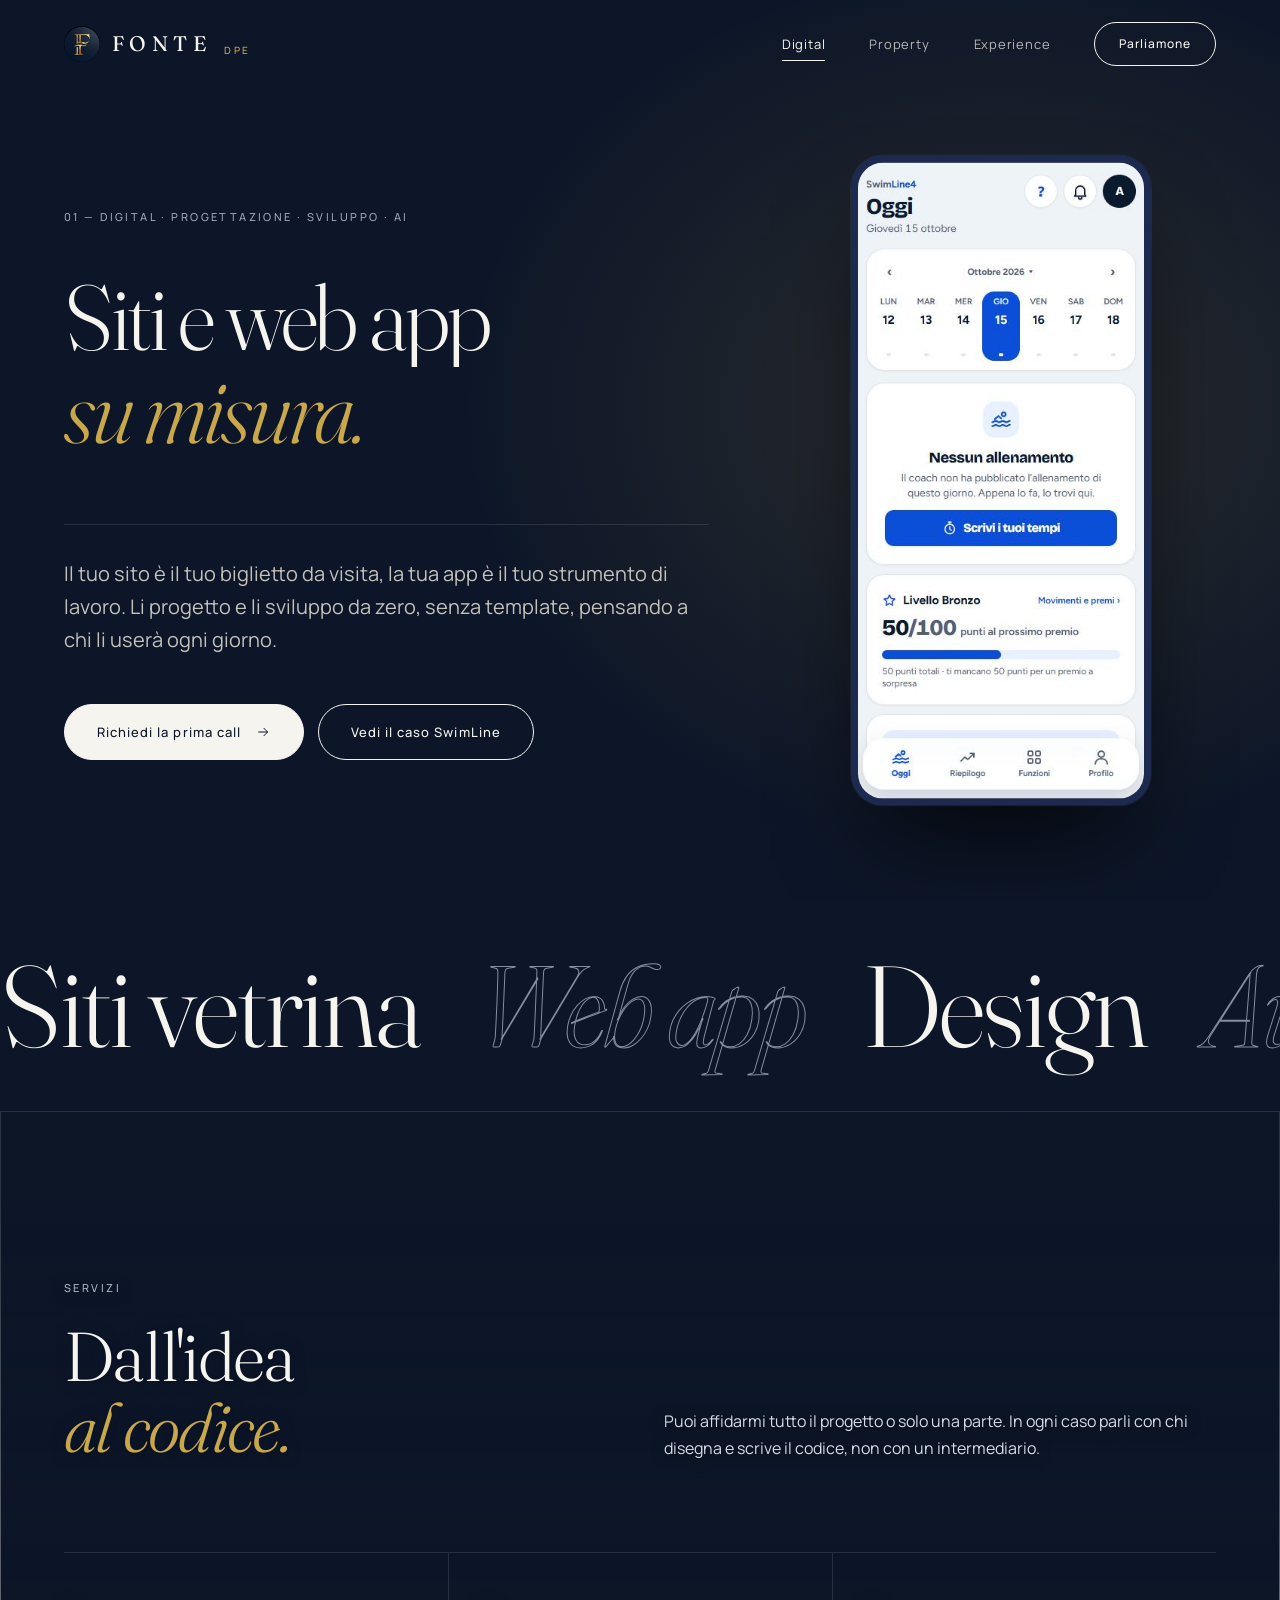
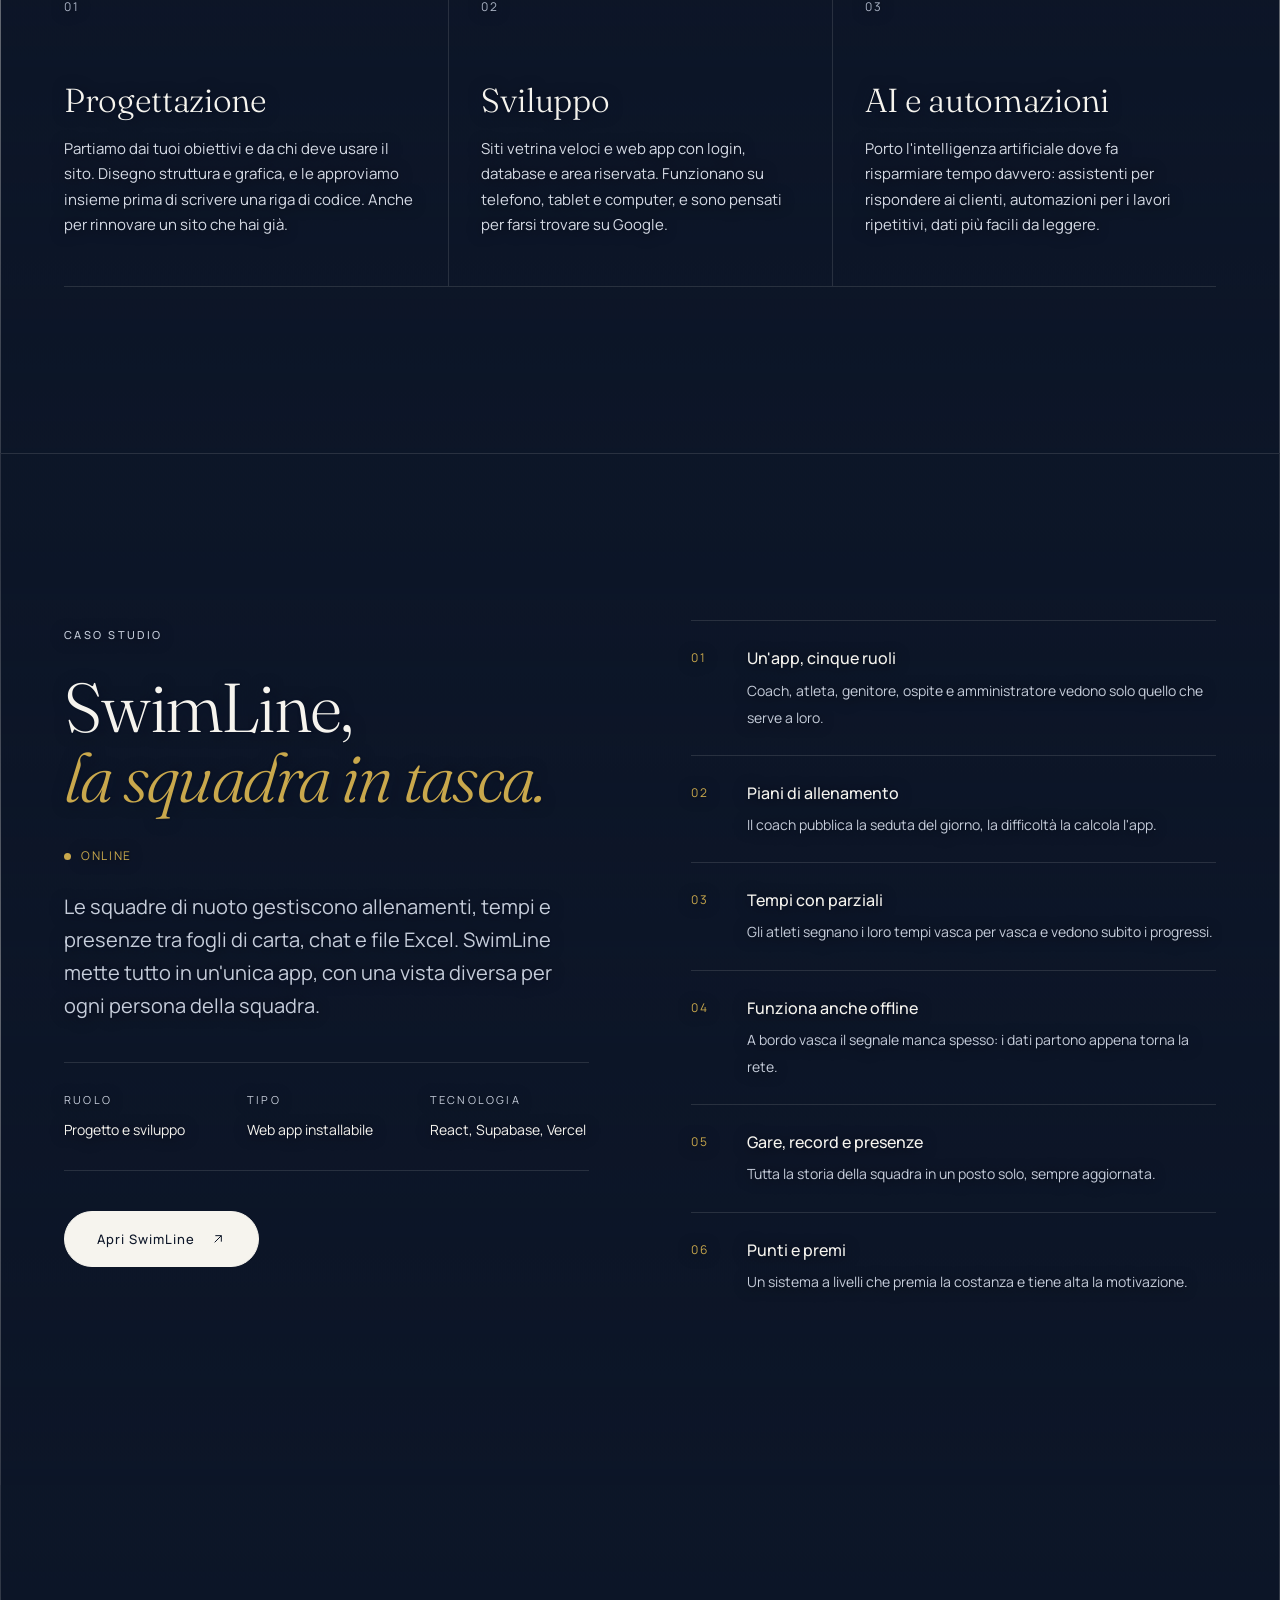
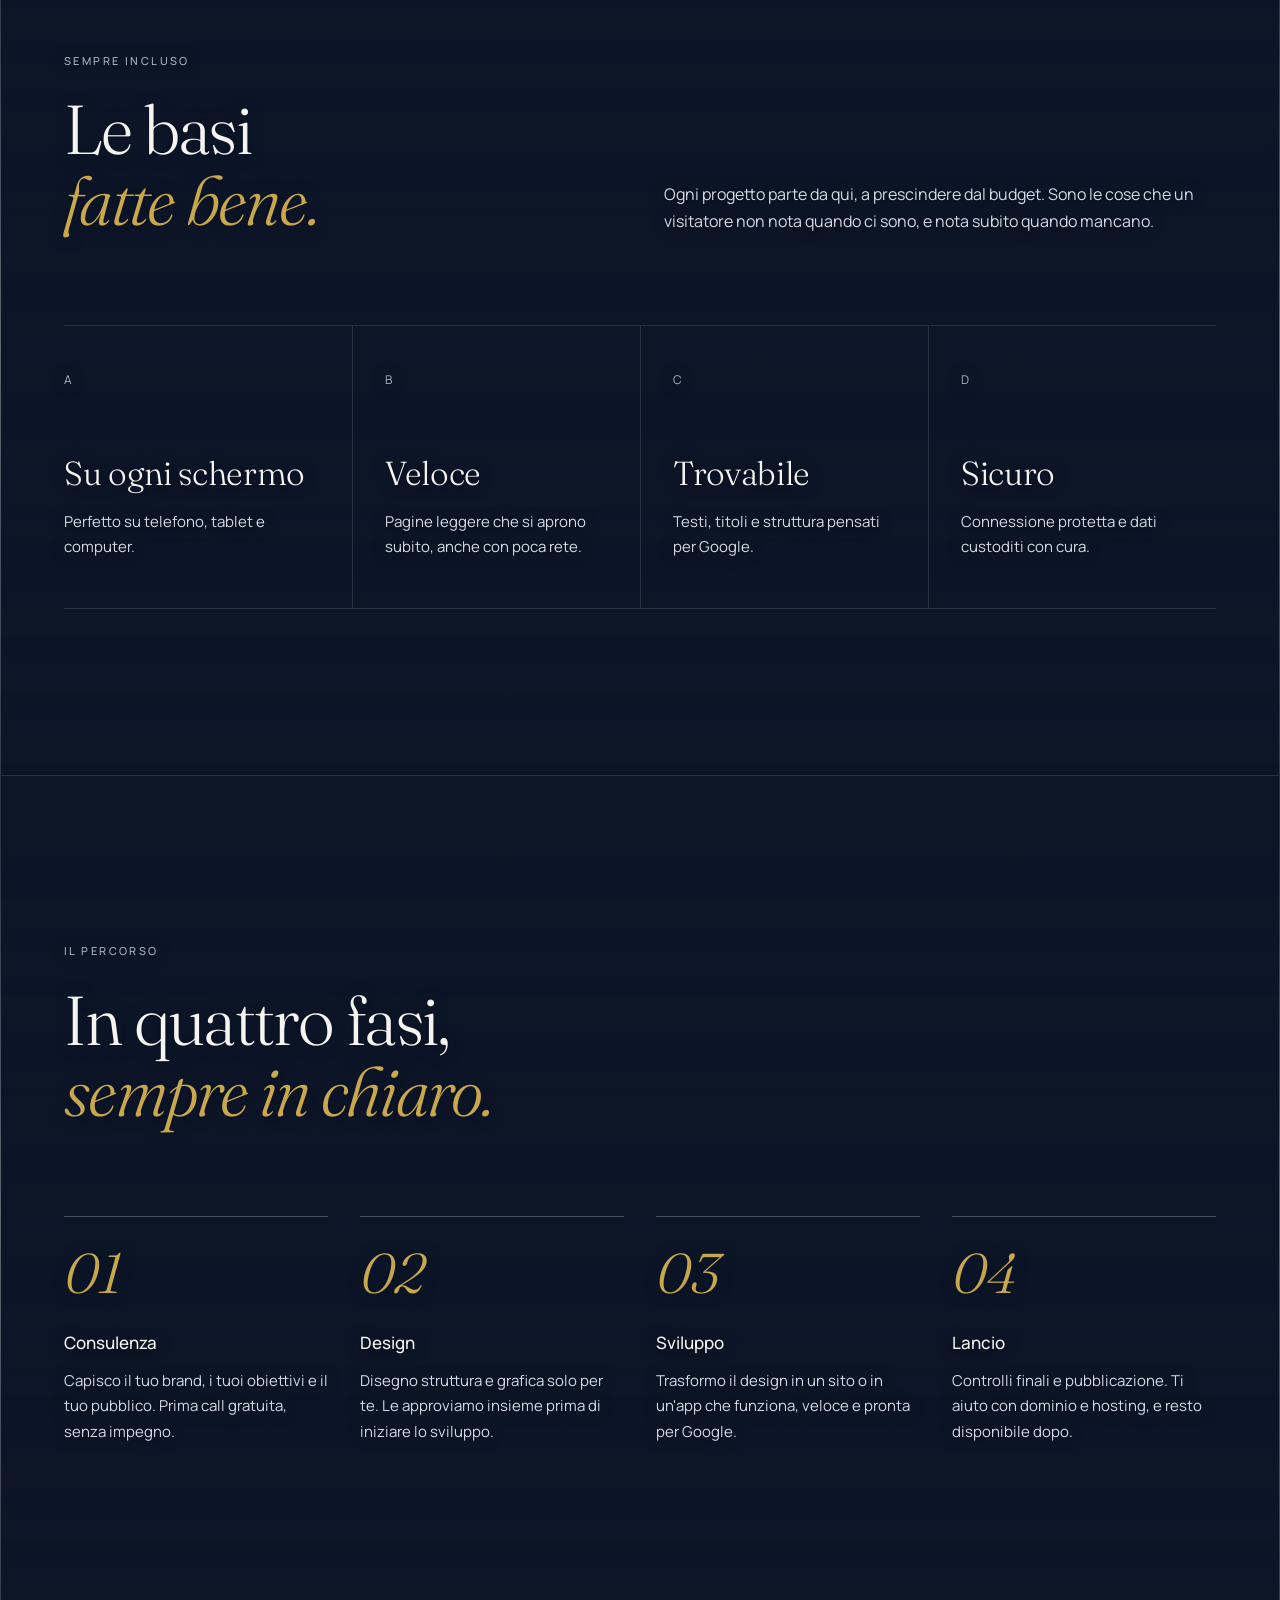
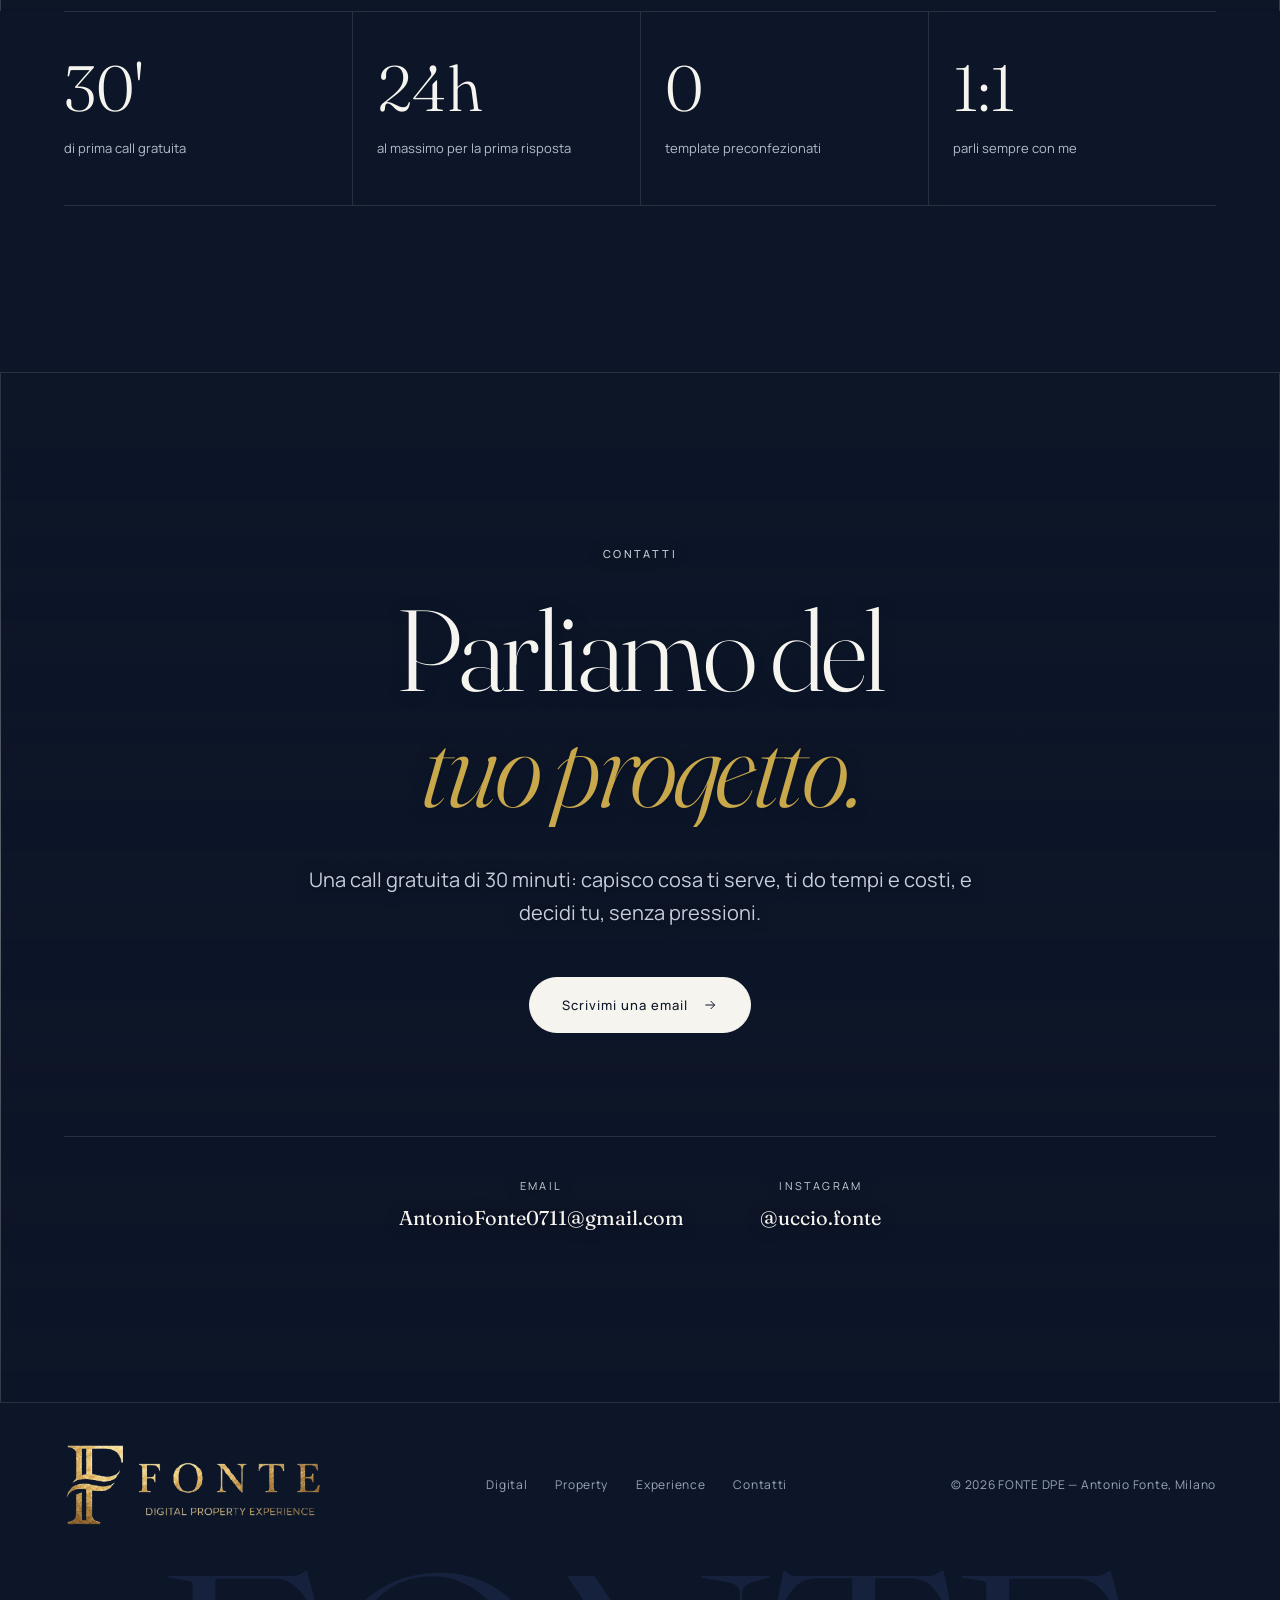
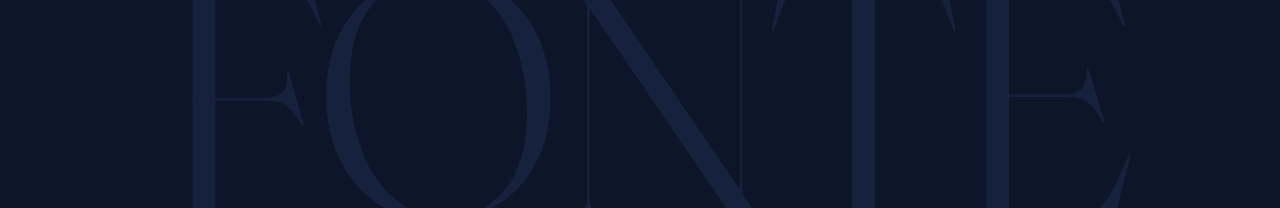
==== commit 6670abcb: "Logo completo nel footer e nuova anteprima dei link Anteprima social 1200x630 dal logo ufficiale (FO" ====
--- a/Digital.html
+++ b/Digital.html
@@ -11,7 +11,11 @@
 <meta property="og:title" content="Digital — FONTE DPE">
 <meta property="og:description" content="Siti e web app su misura, progettati e sviluppati da zero. Caso studio: SwimLine.">
 <meta property="og:url" content="https://antoniofonte0711.github.io/FONTE/Digital.html">
-<meta property="og:image" content="https://antoniofonte0711.github.io/FONTE/images/logo.jpg">
+<meta property="og:image" content="https://antoniofonte0711.github.io/FONTE/images/og-fonte.jpg">
+<meta property="og:image:width" content="1200">
+<meta property="og:image:height" content="630">
+<meta property="og:image:alt" content="FONTE — Digital Property Experience">
+<meta name="twitter:card" content="summary_large_image">
 <link rel="icon" type="image/jpeg" href="images/logo.jpg">
 
 <!-- Google tag (gtag.js) -->
@@ -240,7 +244,7 @@
 
 <footer class="footer">
   <div class="footer__in">
-    <a href="index.html" class="brand"><img src="images/logo.jpg" alt="" class="brand__logo" width="36" height="36"><span class="brand__name">FONTE</span><span class="brand__tag">DPE</span></a>
+    <a href="index.html" class="footer__logo"><img src="images/logo-fonte-full.png" alt="FONTE — Digital Property Experience" width="258" height="84"></a>
     <nav aria-label="Footer">
       <a href="Digital.html">Digital</a>
       <a href="immobiliare.html">Property</a>
--- a/assets/style.css
+++ b/assets/style.css
@@ -372,6 +372,8 @@
 .footer__in { max-width:var(--max); margin:0 auto; padding:40px var(--px) 32px; display:flex; justify-content:space-between; align-items:center; gap:24px; flex-wrap:wrap; font-size:12px; letter-spacing:.06em; }
 .footer .brand { color:var(--night-text); }
 .footer .brand__tag { color:var(--brass-lt); }
+.footer__logo { display:block; line-height:0; }
+.footer__logo img { height:84px; width:auto; }
 .footer nav { display:flex; gap:28px; flex-wrap:wrap; }
 .footer nav a { transition:color .3s; }
 .footer nav a:hover { color:var(--night-text); }
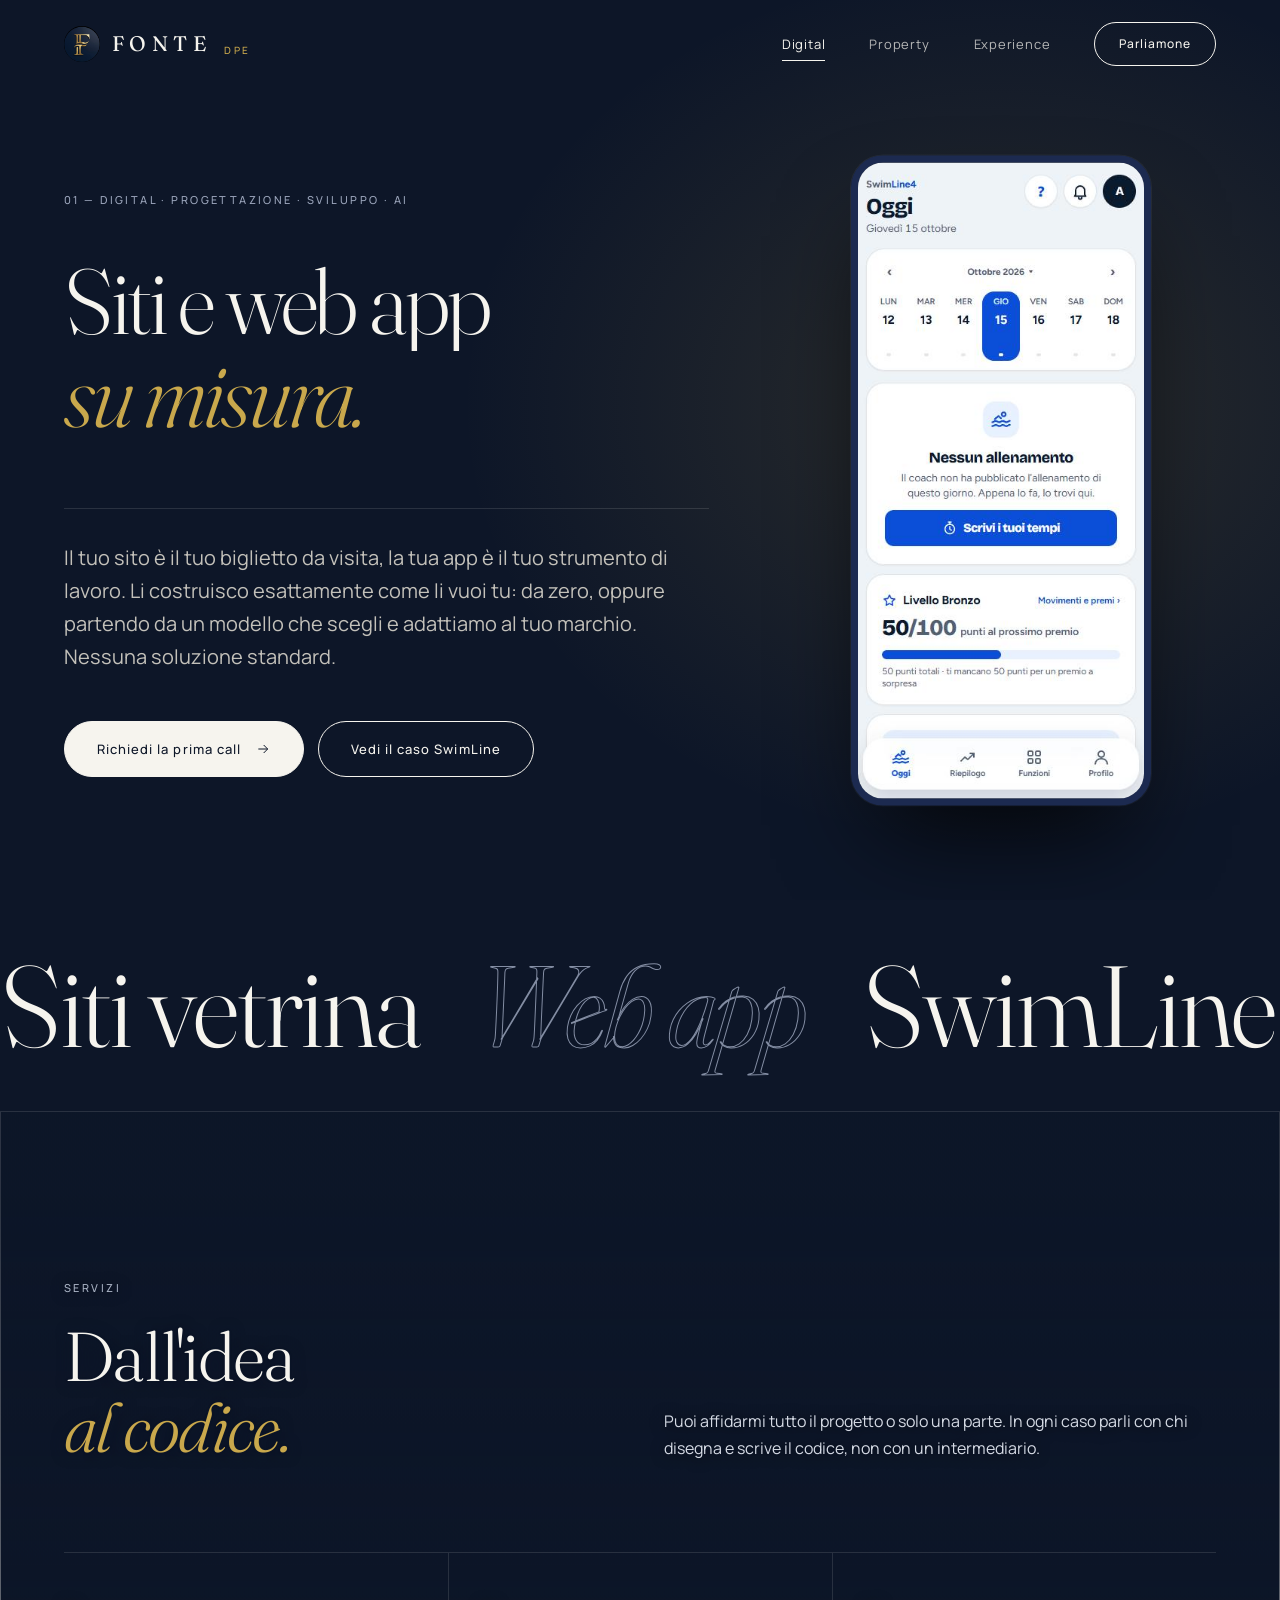
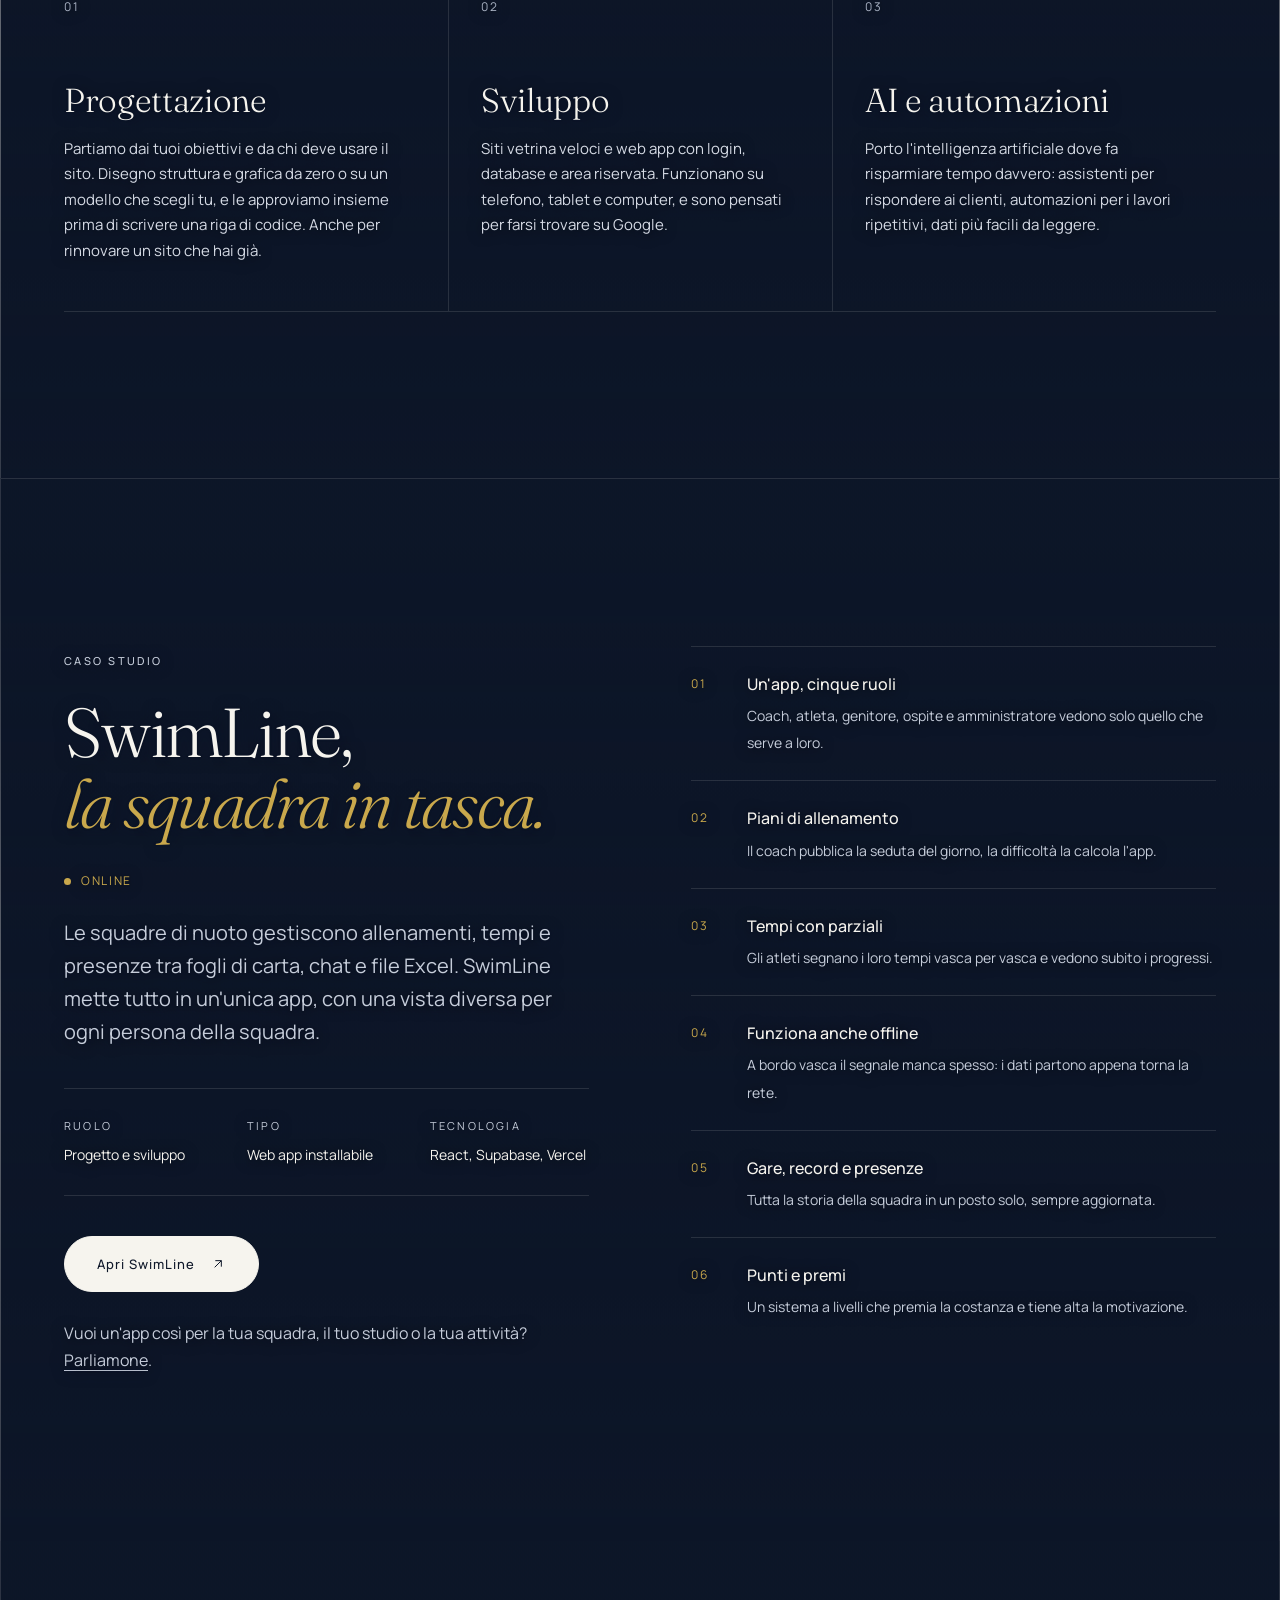
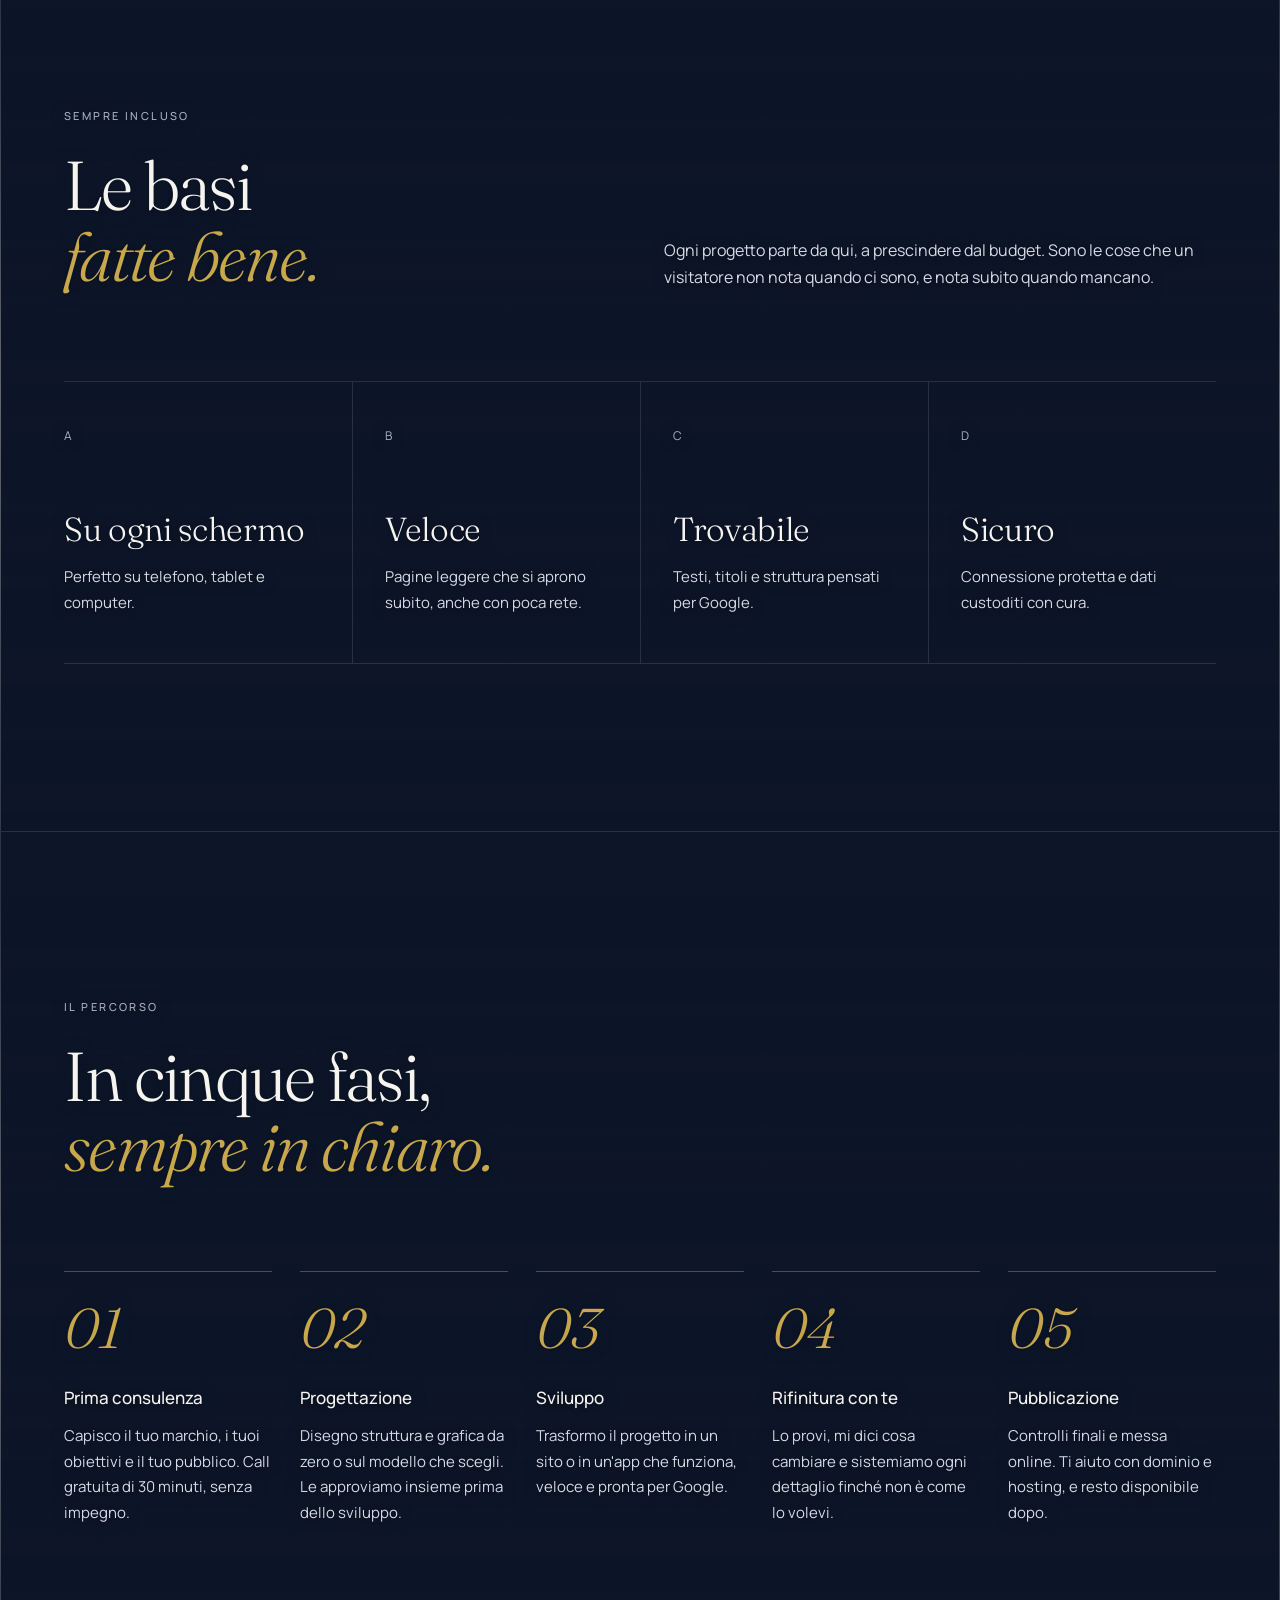
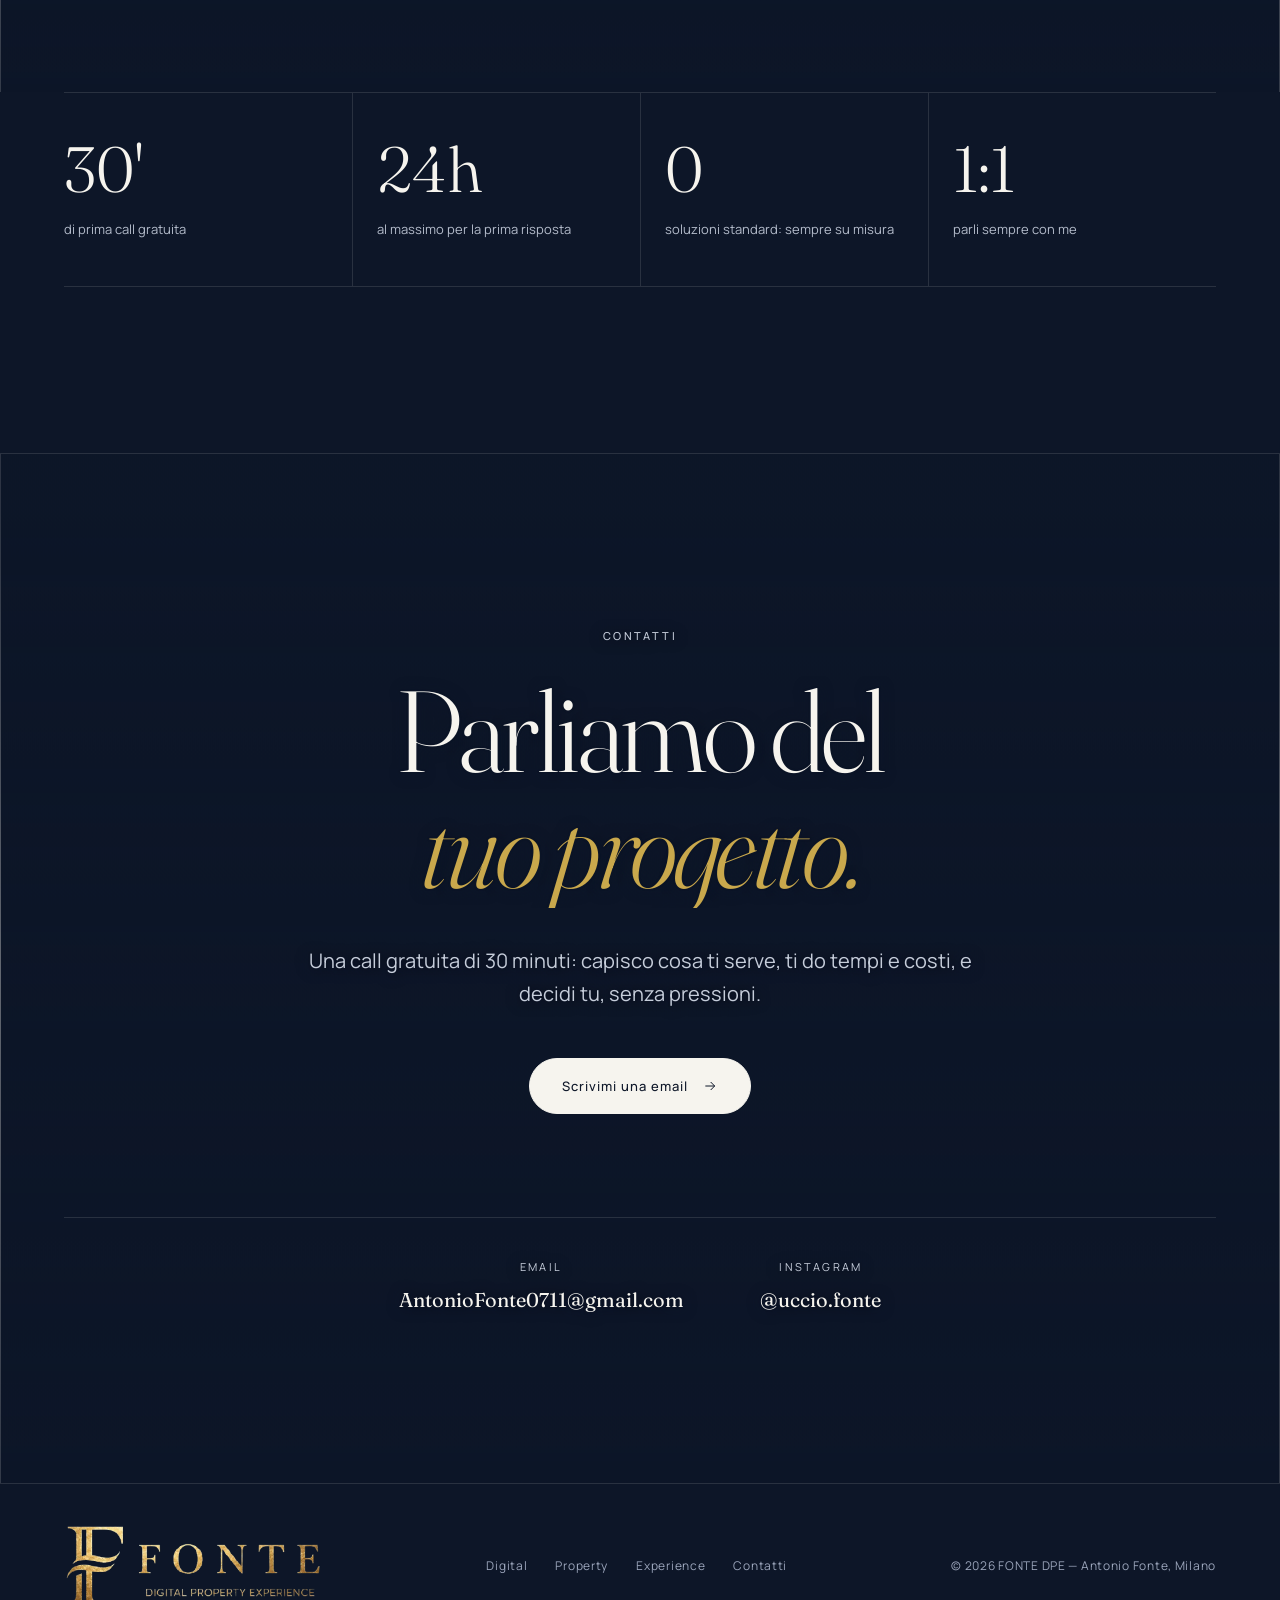
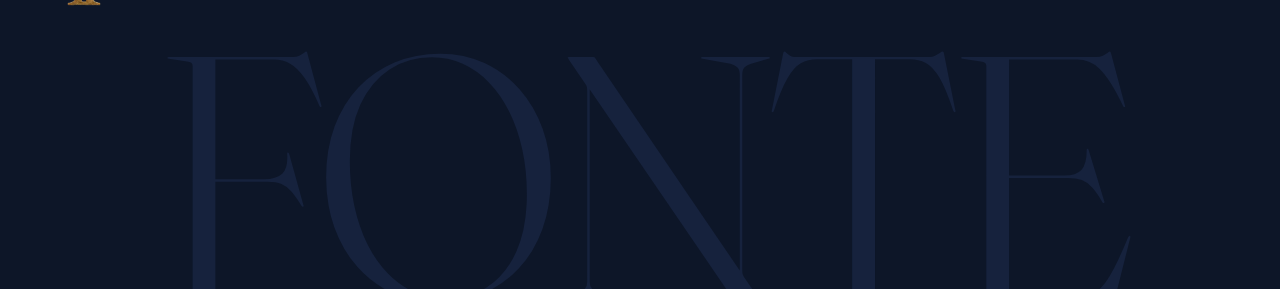
==== commit dc54f18e: "Nuovi testi per Property, Experience e Digital - Property: property manager con obiettivo +30% rispe" ====
--- a/Digital.html
+++ b/Digital.html
@@ -78,7 +78,7 @@
           <span class="line"><span><em>su misura.</em></span></span>
         </h1>
         <div class="hero__foot">
-          <p class="lead">Il tuo sito è il tuo biglietto da visita, la tua app è il tuo strumento di lavoro. Li progetto e li sviluppo da zero, senza template, pensando a chi li userà ogni giorno.</p>
+          <p class="lead">Il tuo sito è il tuo biglietto da visita, la tua app è il tuo strumento di lavoro. Li costruisco esattamente come li vuoi tu: da zero, oppure partendo da un modello che scegli e adattiamo al tuo marchio. Nessuna soluzione standard.</p>
           <div class="hero__actions">
             <a href="#contatti" class="btn btn--light btn--solid">Richiedi la prima call
               <svg viewBox="0 0 24 24" fill="none" stroke="currentColor" stroke-width="1.5" aria-hidden="true"><path d="M5 12h14M13 6l6 6-6 6"/></svg>
@@ -96,14 +96,14 @@
   <!-- TICKER -->
   <div class="ticker" aria-hidden="true">
     <div class="ticker__track">
-      <span>Siti vetrina</span><span>Web app</span><span>Design</span><span>Automazioni</span>
-      <span>Siti vetrina</span><span>Web app</span><span>Design</span><span>Automazioni</span>
+      <span>Siti vetrina</span><span>Web app</span><span>SwimLine</span><span>Automazioni AI</span>
+      <span>Siti vetrina</span><span>Web app</span><span>SwimLine</span><span>Automazioni AI</span>
     </div>
   </div>
 
   <!-- SERVIZI -->
   <section class="sec sec--photo" aria-labelledby="servizi-title">
-    <div class="sec__bg" data-parallax="0.12" aria-hidden="true"><img src="https://images.unsplash.com/photo-1520583457224-aee11bad5112?w=1800&q=70" alt="" loading="lazy"></div>
+    <div class="sec__bg" data-parallax="0.12" aria-hidden="true"><img src="https://images.unsplash.com/photo-1510519138101-570d1dca3d66?w=1800&q=70" alt="" loading="lazy"></div>
     <div class="wrap">
       <div class="sec__head">
         <div>
@@ -116,7 +116,7 @@
         <div class="cell" data-reveal>
           <span class="cell__num">01</span>
           <h3 class="h3">Progettazione</h3>
-          <p>Partiamo dai tuoi obiettivi e da chi deve usare il sito. Disegno struttura e grafica, e le approviamo insieme prima di scrivere una riga di codice. Anche per rinnovare un sito che hai già.</p>
+          <p>Partiamo dai tuoi obiettivi e da chi deve usare il sito. Disegno struttura e grafica da zero o su un modello che scegli tu, e le approviamo insieme prima di scrivere una riga di codice. Anche per rinnovare un sito che hai già.</p>
         </div>
         <div class="cell" data-reveal="2">
           <span class="cell__num">02</span>
@@ -134,7 +134,7 @@
 
   <!-- CASO STUDIO -->
   <section class="sec sec--photo night" id="swimline" aria-labelledby="swimline-title">
-    <div class="sec__bg" data-parallax="0.12" aria-hidden="true"><img src="https://images.unsplash.com/photo-1669185694564-2da287319e13?w=1800&q=70" alt="" loading="lazy"></div>
+    <div class="sec__bg" data-parallax="0.12" aria-hidden="true"><img src="https://images.unsplash.com/photo-1610366398516-46da9dec5931?w=1800&q=70" alt="" loading="lazy"></div>
     <div class="wrap">
       <div class="case" style="align-items:start">
         <div>
@@ -150,6 +150,7 @@
           <a href="https://swim-line4.vercel.app" target="_blank" rel="noopener" class="btn btn--solid">Apri SwimLine
             <svg viewBox="0 0 24 24" fill="none" stroke="currentColor" stroke-width="1.5" aria-hidden="true"><path d="M7 17 17 7M8 7h9v9"/></svg>
           </a>
+          <p class="body" style="margin-top:28px" data-reveal>Vuoi un'app così per la tua squadra, il tuo studio o la tua attività? <a href="#contatti" style="text-decoration:underline;text-underline-offset:4px">Parliamone</a>.</p>
         </div>
       <ul class="features" style="grid-template-columns:minmax(0,1fr)">
         <li data-reveal><i>01</i><div><b>Un'app, cinque ruoli</b><span>Coach, atleta, genitore, ospite e amministratore vedono solo quello che serve a loro.</span></div></li>
@@ -165,7 +166,7 @@
 
   <!-- INCLUSO -->
   <section class="sec sec--photo" aria-labelledby="incluso-title">
-    <div class="sec__bg" data-parallax="0.12" aria-hidden="true"><img src="https://images.unsplash.com/photo-1582133456304-2f5cb1c2afbb?w=1800&q=70" alt="" loading="lazy"></div>
+    <div class="sec__bg" data-parallax="0.12" aria-hidden="true"><img src="https://images.unsplash.com/photo-1498050108023-c5249f4df085?w=1800&q=70" alt="" loading="lazy"></div>
     <div class="wrap">
       <div class="sec__head">
         <div>
@@ -185,19 +186,20 @@
 
   <!-- PROCESSO -->
   <section class="sec sec--photo sec--line" aria-labelledby="processo-title">
-    <div class="sec__bg" data-parallax="0.12" aria-hidden="true"><img src="https://images.unsplash.com/photo-1688826801159-e130d4890889?w=1800&q=70" alt="" loading="lazy"></div>
+    <div class="sec__bg" data-parallax="0.12" aria-hidden="true"><img src="https://images.unsplash.com/photo-1542315192-1f61a1792f33?w=1800&q=70" alt="" loading="lazy"></div>
     <div class="wrap">
       <div class="sec__head">
         <div>
           <span class="label">Il percorso</span>
-          <h2 class="h2" id="processo-title" data-reveal>In quattro fasi,<br><em>sempre in chiaro.</em></h2>
-        </div>
-      </div>
-      <ol class="steps">
-        <li class="step" data-reveal><h3>Consulenza</h3><p>Capisco il tuo brand, i tuoi obiettivi e il tuo pubblico. Prima call gratuita, senza impegno.</p></li>
-        <li class="step" data-reveal="2"><h3>Design</h3><p>Disegno struttura e grafica solo per te. Le approviamo insieme prima di iniziare lo sviluppo.</p></li>
-        <li class="step" data-reveal="3"><h3>Sviluppo</h3><p>Trasformo il design in un sito o in un'app che funziona, veloce e pronta per Google.</p></li>
-        <li class="step" data-reveal="4"><h3>Lancio</h3><p>Controlli finali e pubblicazione. Ti aiuto con dominio e hosting, e resto disponibile dopo.</p></li>
+          <h2 class="h2" id="processo-title" data-reveal>In cinque fasi,<br><em>sempre in chiaro.</em></h2>
+        </div>
+      </div>
+      <ol class="steps steps--5">
+        <li class="step" data-reveal><h3>Prima consulenza</h3><p>Capisco il tuo marchio, i tuoi obiettivi e il tuo pubblico. Call gratuita di 30 minuti, senza impegno.</p></li>
+        <li class="step" data-reveal="2"><h3>Progettazione</h3><p>Disegno struttura e grafica da zero o sul modello che scegli. Le approviamo insieme prima dello sviluppo.</p></li>
+        <li class="step" data-reveal="3"><h3>Sviluppo</h3><p>Trasformo il progetto in un sito o in un'app che funziona, veloce e pronta per Google.</p></li>
+        <li class="step" data-reveal="4"><h3>Rifinitura con te</h3><p>Lo provi, mi dici cosa cambiare e sistemiamo ogni dettaglio finché non è come lo volevi.</p></li>
+        <li class="step" data-reveal="4"><h3>Pubblicazione</h3><p>Controlli finali e messa online. Ti aiuto con dominio e hosting, e resto disponibile dopo.</p></li>
       </ol>
     </div>
   </section>
@@ -208,7 +210,7 @@
       <div class="pledges">
         <div class="pledge" data-reveal><b>30'</b><span>di prima call gratuita</span></div>
         <div class="pledge" data-reveal="2"><b>24h</b><span>al massimo per la prima risposta</span></div>
-        <div class="pledge" data-reveal="3"><b>0</b><span>template preconfezionati</span></div>
+        <div class="pledge" data-reveal="3"><b>0</b><span>soluzioni standard: sempre su misura</span></div>
         <div class="pledge" data-reveal="4"><b>1:1</b><span>parli sempre con me</span></div>
       </div>
     </div>
@@ -216,7 +218,7 @@
 
   <!-- CONTATTI -->
   <section class="sec sec--photo night cta" id="contatti" aria-labelledby="contatti-title">
-    <div class="sec__bg" data-parallax="0.12" aria-hidden="true"><img src="https://images.unsplash.com/photo-1489875347897-49f64b51c1f8?w=1800&q=70" alt="" loading="lazy"></div>
+    <div class="sec__bg" data-parallax="0.12" aria-hidden="true"><img src="https://images.unsplash.com/photo-1697642438130-0158bc651cc3?w=1800&q=70" alt="" loading="lazy"></div>
     <div class="wrap">
       <span class="label">Contatti</span>
       <h2 class="display reveal-lines" id="contatti-title">
--- a/assets/style.css
+++ b/assets/style.css
@@ -238,31 +238,36 @@
 .night .btn::before { background:var(--brass-lt); }
 
 /* ---------- Indice settori (home) ---------- */
-.index { border-top:1px solid var(--line); position:relative; }
-.index__row {
-  display:grid; grid-template-columns:80px minmax(0,1fr) 48px; column-gap:32px; row-gap:12px; align-items:center;
-  padding:clamp(28px, 3.4vw, 44px) 0; border-bottom:1px solid var(--line); position:relative;
-}
-.index__num { font-size:12px; letter-spacing:.2em; color:var(--ink-3); transition:color .4s; }
-.index__name { font-family:var(--font-d); font-weight:300; font-size:clamp(44px, 6.4vw, 100px); line-height:1; letter-spacing:-.03em; transition:color .4s, transform .6s var(--ease); }
-.index__desc { grid-column:2; grid-row:2; color:var(--ink-2); font-size:15px; }
-.index__arr { grid-column:3; grid-row:1; width:48px; height:48px; border:1px solid var(--line-2); border-radius:50%; display:grid; place-items:center; transition:background .4s, color .4s, border-color .4s, transform .6s var(--ease); }
-.index__arr svg { width:16px; height:16px; }
-.index__row:hover .index__name { color:var(--brass); transform:translateX(14px); font-style:italic; }
-.index__row:hover .index__num { color:var(--brass); }
-.index__row:hover .index__arr { background:var(--brass); color:var(--ivory); border-color:var(--brass); transform:rotate(-45deg); }
-
-/* Miniatura che compare in alto a destra della riga */
-.index__thumb {
-  position:absolute; right:88px; top:50%; z-index:2; pointer-events:none;
-  width:clamp(120px, 11vw, 168px); aspect-ratio:4/3; overflow:hidden; border-radius:3px;
-  box-shadow:0 20px 40px -16px rgba(0,0,0,.6), 0 0 0 1px rgba(201,168,76,.25);
-  opacity:0; clip-path:inset(100% 0 0 0); transform:translateY(-40%) rotate(2deg);
-  transition:opacity .25s, clip-path .7s var(--ease), transform .7s var(--ease);
-}
-.index__thumb img { width:100%; height:100%; object-fit:cover; object-position:center top; transform:scale(1.15); transition:transform 1.1s var(--ease); }
-.index__row:hover .index__thumb { opacity:1; clip-path:inset(0 0 0 0); transform:translateY(-50%); }
-.index__row:hover .index__thumb img { transform:none; }
+/* Tre caselle affiancate: immagine sopra, testo sotto */
+.tiles { display:grid; grid-template-columns:repeat(3, minmax(0,1fr)); gap:20px; }
+.tile {
+  display:flex; flex-direction:column; overflow:hidden; border-radius:14px;
+  border:1px solid rgba(246,244,238,.16); background:rgba(13,22,40,.72);
+  backdrop-filter:blur(12px); -webkit-backdrop-filter:blur(12px);
+  /* effetto "staccato" dalla pagina: ombra profonda + filo di luce sul bordo alto */
+  box-shadow:0 30px 60px -20px rgba(0,0,0,.75), 0 12px 24px -12px rgba(0,0,0,.5), inset 0 1px 0 rgba(246,244,238,.08);
+  transition:border-color .4s, translate .5s var(--ease), box-shadow .5s var(--ease);
+}
+/* la comparsa allo scroll usa transform; il sollevamento usa translate, cosi non si pestano */
+.js .tile[data-reveal] { transition:opacity 1.1s var(--ease), transform 1.1s var(--ease), translate .5s var(--ease), box-shadow .5s var(--ease), border-color .4s; transition-delay:var(--d,0s), var(--d,0s), 0s, 0s, 0s; }
+.js .tile[data-reveal="2"] { --d:.12s; }
+.js .tile[data-reveal="3"] { --d:.24s; }
+.tile__img { aspect-ratio:4/3; overflow:hidden; background:var(--night-2); }
+.tile__img img { width:100%; height:100%; object-fit:cover; transition:transform 1.1s var(--ease); }
+/* Digital: lo screenshot dell app dentro un telefono, non ritagliato a tutta casella */
+.tile__img--phone { display:flex; justify-content:center; align-items:flex-start; padding-top:28px; background:radial-gradient(120% 100% at 50% 0%, #22386a, var(--night-2) 70%); }
+.tile__img--phone img { width:min(46%, 210px); height:auto; border:5px solid #0a1222; border-bottom:0; border-radius:26px 26px 0 0; transform-origin:50% 0; }
+.tile__body { display:grid; grid-template-columns:minmax(0,1fr) 44px; column-gap:16px; row-gap:10px; align-items:center; padding:24px 24px 28px; flex:1; }
+.tile__num { grid-column:1 / -1; font-size:12px; letter-spacing:.2em; color:var(--ink-3); transition:color .4s; }
+.tile__name { font-family:var(--font-d); font-weight:300; font-size:clamp(34px, 3.4vw, 48px); line-height:1; letter-spacing:-.03em; transition:color .4s; }
+.tile__desc { grid-column:1 / -1; color:var(--ink-2); font-size:15px; line-height:1.6; }
+.tile__arr { width:44px; height:44px; border:1px solid var(--line-2); border-radius:50%; display:grid; place-items:center; transition:background .4s, color .4s, border-color .4s, transform .6s var(--ease); }
+.tile__arr svg { width:16px; height:16px; }
+.tile:hover { border-color:rgba(201,168,76,.45); translate:0 -6px; box-shadow:0 40px 70px -20px rgba(0,0,0,.85), 0 16px 30px -12px rgba(0,0,0,.55), inset 0 1px 0 rgba(246,244,238,.1); }
+.tile:hover .tile__img img { transform:scale(1.05); }
+.tile:hover .tile__name { color:var(--brass); font-style:italic; }
+.tile:hover .tile__num { color:var(--brass); }
+.tile:hover .tile__arr { background:var(--brass); color:var(--ivory); border-color:var(--brass); transform:rotate(-45deg); }
 
 /* ---------- Caso studio ---------- */
 .case { display:grid; grid-template-columns:minmax(0,1fr) minmax(0,1fr); gap:clamp(48px, 8vw, 128px); align-items:center; }
@@ -309,6 +314,7 @@
 
 /* ---------- Processo ---------- */
 .steps { display:grid; grid-template-columns:repeat(4, minmax(0,1fr)); gap:32px; counter-reset:s; }
+.steps--5 { grid-template-columns:repeat(5, minmax(0,1fr)); gap:28px; }
 .step { padding-top:28px; border-top:1px solid var(--line-2); position:relative; }
 .step::before { counter-increment:s; content:'0' counter(s); display:block; font-family:var(--font-d); font-weight:300; font-style:italic; font-size:56px; line-height:1; color:var(--brass); margin-bottom:28px; }
 .step h3 { font-size:17px; font-weight:500; margin-bottom:10px; }
@@ -320,6 +326,7 @@
 .pledge + .pledge { padding-left:24px; border-left:1px solid var(--line); }
 .pledge b { display:block; font-family:var(--font-d); font-weight:300; font-size:clamp(48px, 5vw, 76px); line-height:1; margin-bottom:14px; }
 .pledge span { font-size:13px; color:var(--ink-2); }
+.pledges__note { margin-top:16px; font-size:12px; color:var(--ink-3); }
 
 /* ---------- Citazione / chi sono ---------- */
 .about { display:grid; grid-template-columns:minmax(0,1.3fr) minmax(0,1fr); gap:clamp(48px, 8vw, 128px); align-items:start; }
@@ -420,10 +427,9 @@
   .sec__head { gap:24px; }
   .hero__foot { gap:28px; }
   .hero-stage__phone { width:min(180px, 46%); order:-1; justify-self:start; margin-bottom:8px; }
-  .index__thumb { display:none; }
-  .index__row { grid-template-columns:40px minmax(0,1fr) 44px; column-gap:14px; }
-  .index__desc { font-size:14px; }
-  .index__arr { width:44px; height:44px; }
+  .tiles { grid-template-columns:minmax(0,1fr); gap:16px; }
+  .tile__img { aspect-ratio:16/10; }
+  .tile__desc { font-size:14px; }
   .grid3, .formats { grid-template-columns:minmax(0,1fr); }
   .format:nth-child(2) { margin-top:0; }
   .grid3 .cell, .grid3 .cell + .cell { padding:36px 0; border-left:0; }
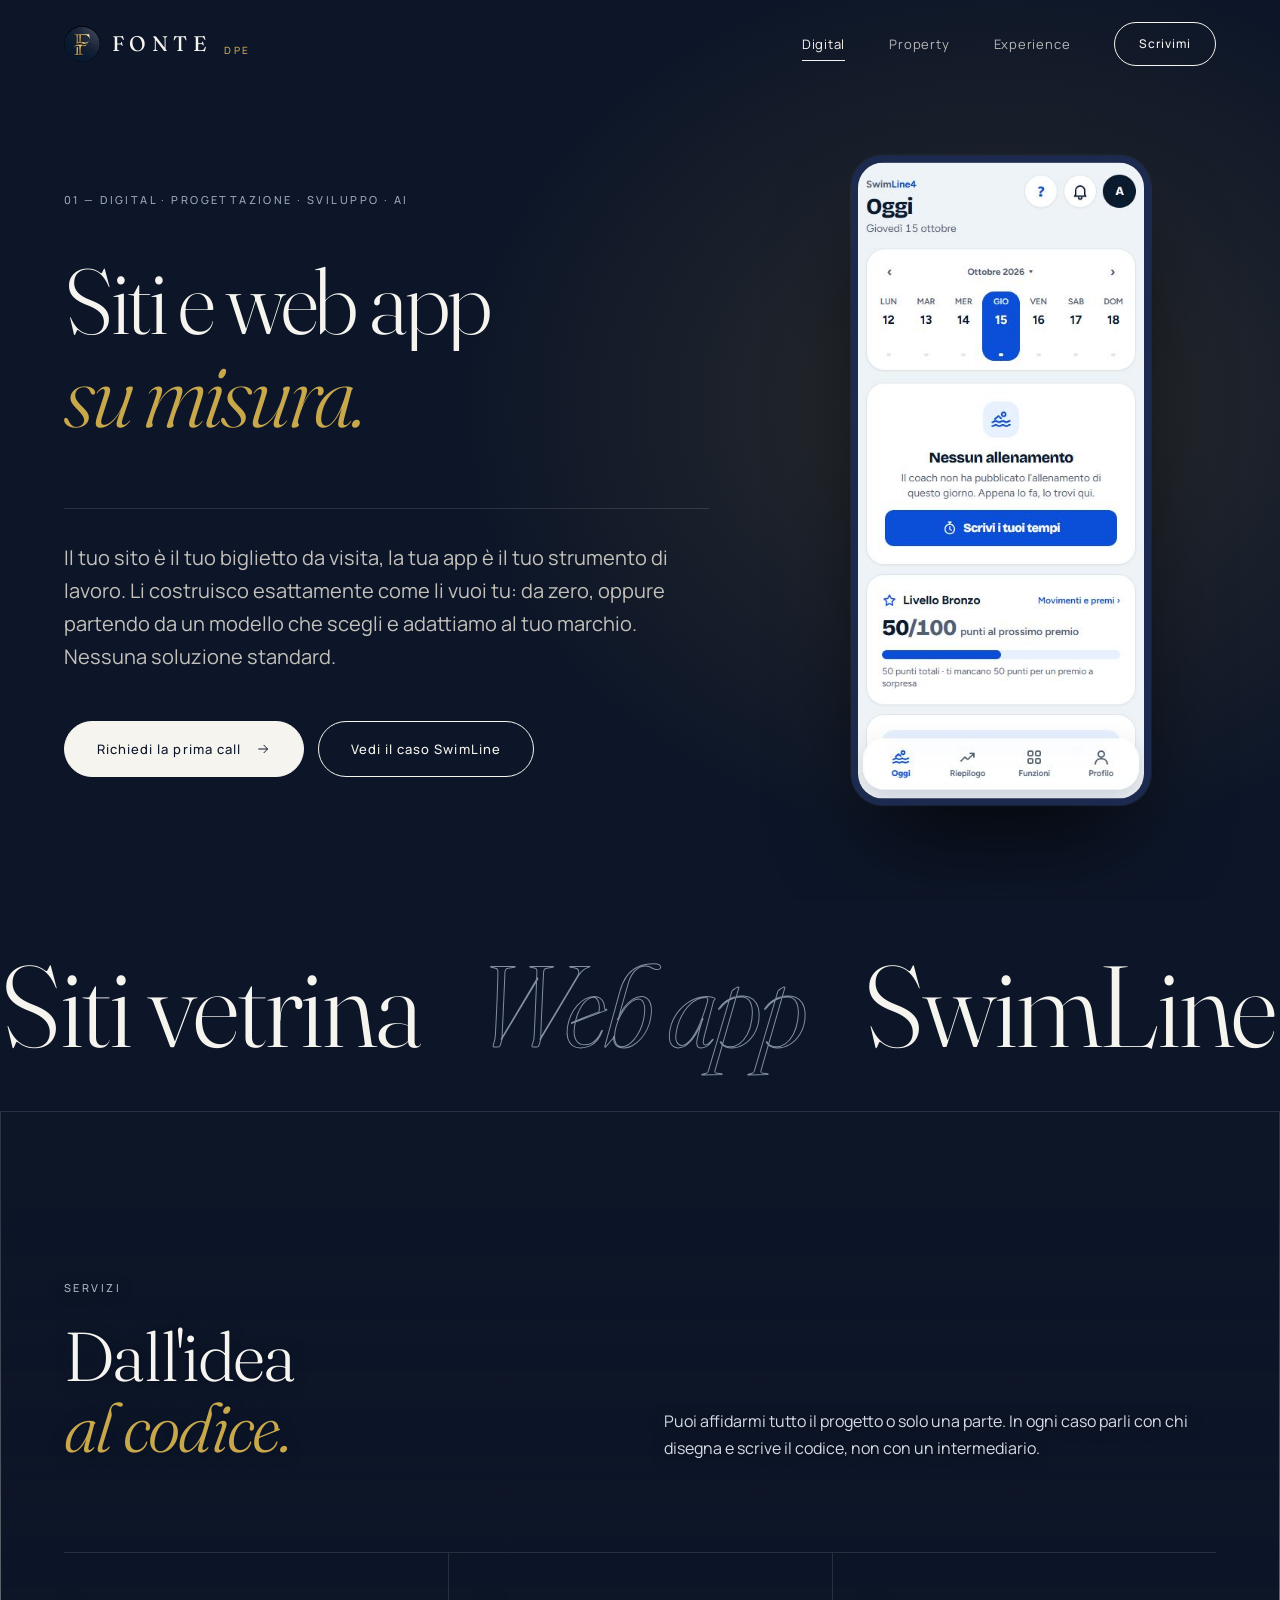
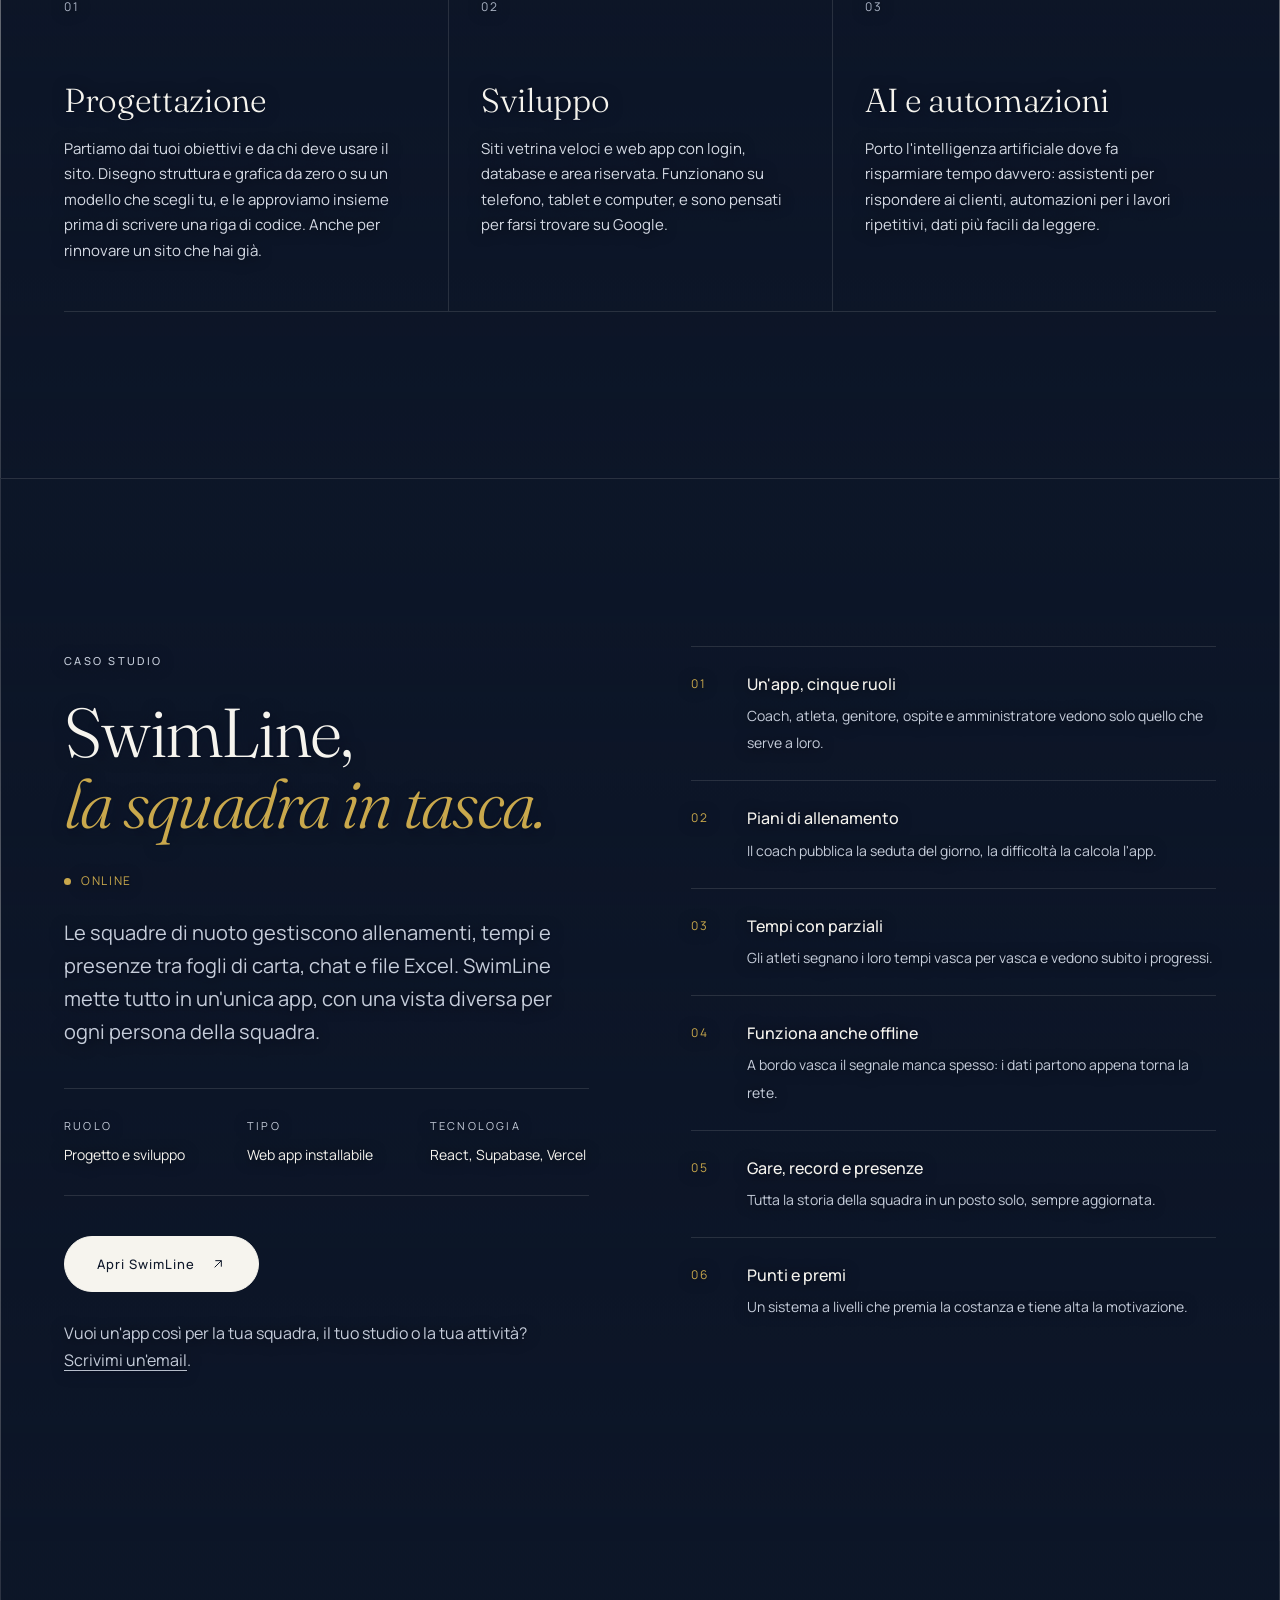
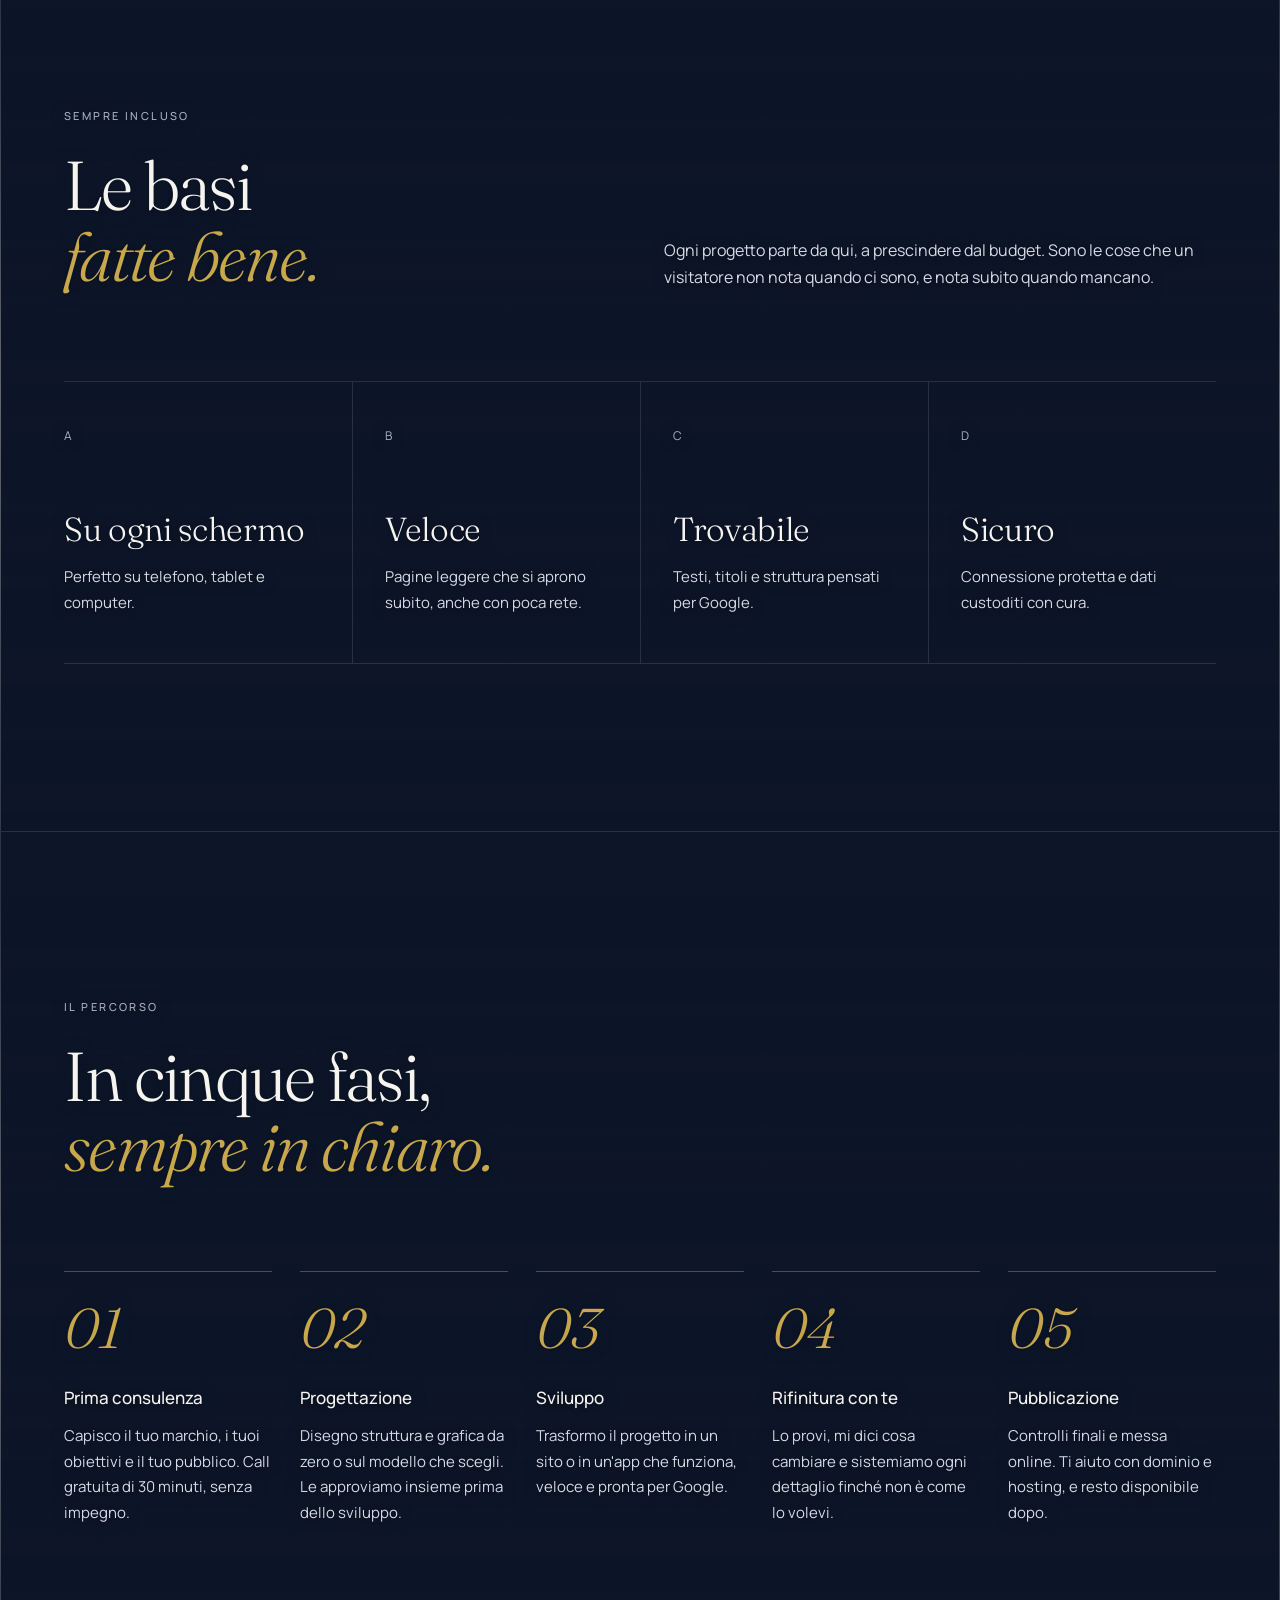
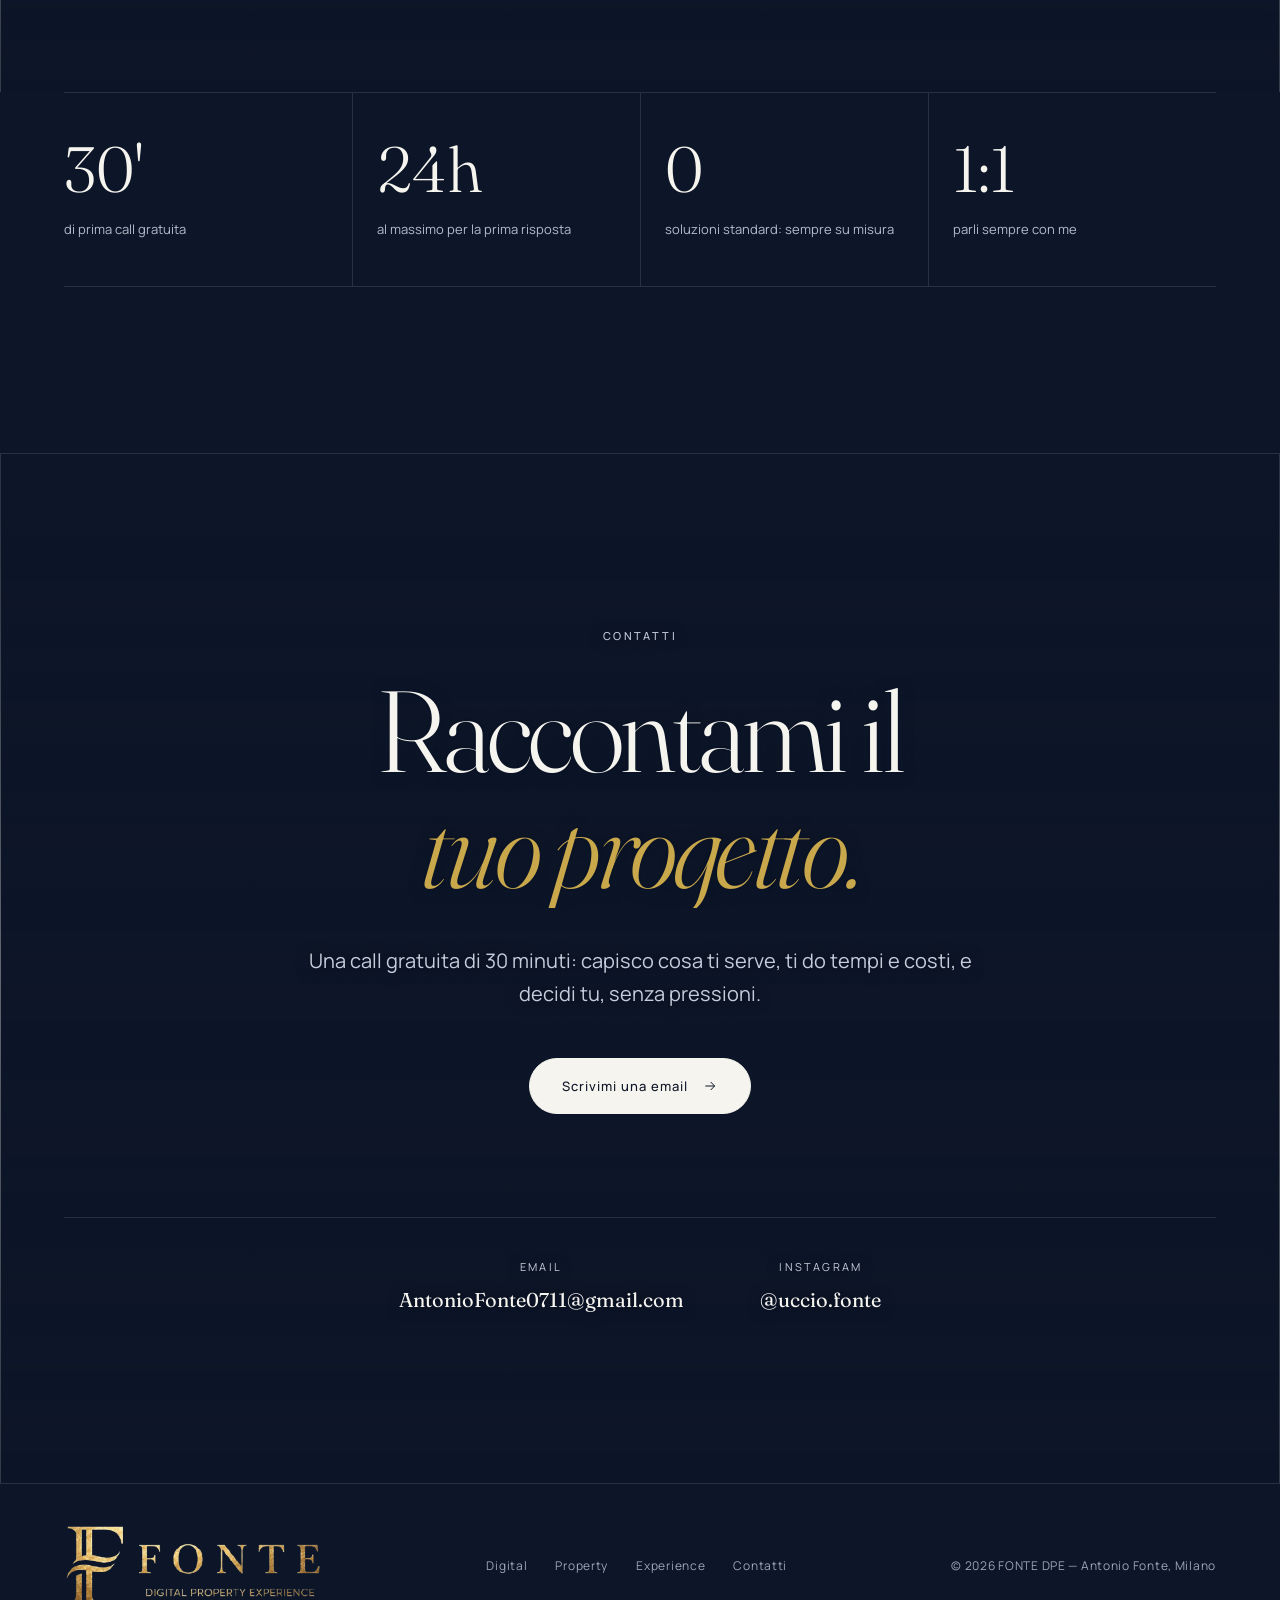
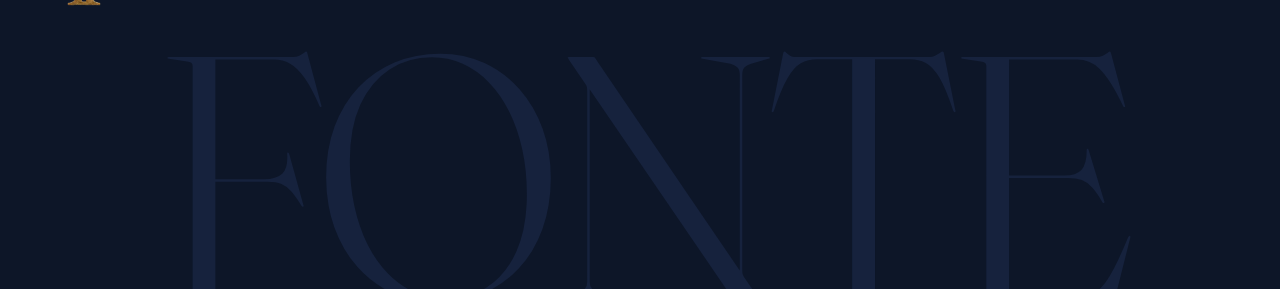
==== commit 7bcc05e4: "Bottoni "Parliamone" sostituiti da "Scrivimi un'email" Tutti i bottoni e i link che dicevano "Parlia" ====
--- a/Digital.html
+++ b/Digital.html
@@ -45,7 +45,7 @@
       <a href="Digital.html" class="nav__link" aria-current="page">Digital</a>
       <a href="immobiliare.html" class="nav__link">Property</a>
       <a href="Experience.html" class="nav__link">Experience</a>
-      <a href="#contatti" class="btn nav__cta">Parliamone</a>
+      <a href="mailto:AntonioFonte0711@gmail.com?subject=Progetto%20Digital%20-%20FONTE%20DPE" class="btn nav__cta">Scrivimi</a>
     </nav>
     <button class="menu-btn" aria-label="Apri menu" aria-expanded="false" aria-controls="sheet"><span></span><span></span></button>
   </div>
@@ -59,7 +59,7 @@
     <a href="Experience.html">Experience <small>03</small></a>
   </nav>
   <div class="sheet__foot">
-    <a href="#contatti" class="btn btn--light btn--solid">Parliamone</a>
+    <a href="mailto:AntonioFonte0711@gmail.com?subject=Progetto%20Digital%20-%20FONTE%20DPE" class="btn btn--light btn--solid">Scrivimi un'email</a>
     <span class="label">Milano · Risposta entro 24 ore</span>
   </div>
 </div>
@@ -150,7 +150,7 @@
           <a href="https://swim-line4.vercel.app" target="_blank" rel="noopener" class="btn btn--solid">Apri SwimLine
             <svg viewBox="0 0 24 24" fill="none" stroke="currentColor" stroke-width="1.5" aria-hidden="true"><path d="M7 17 17 7M8 7h9v9"/></svg>
           </a>
-          <p class="body" style="margin-top:28px" data-reveal>Vuoi un'app così per la tua squadra, il tuo studio o la tua attività? <a href="#contatti" style="text-decoration:underline;text-underline-offset:4px">Parliamone</a>.</p>
+          <p class="body" style="margin-top:28px" data-reveal>Vuoi un'app così per la tua squadra, il tuo studio o la tua attività? <a href="mailto:AntonioFonte0711@gmail.com?subject=Progetto%20Digital%20-%20FONTE%20DPE" style="text-decoration:underline;text-underline-offset:4px">Scrivimi un'email</a>.</p>
         </div>
       <ul class="features" style="grid-template-columns:minmax(0,1fr)">
         <li data-reveal><i>01</i><div><b>Un'app, cinque ruoli</b><span>Coach, atleta, genitore, ospite e amministratore vedono solo quello che serve a loro.</span></div></li>
@@ -222,7 +222,7 @@
     <div class="wrap">
       <span class="label">Contatti</span>
       <h2 class="display reveal-lines" id="contatti-title">
-        <span class="line"><span>Parliamo del</span></span>
+        <span class="line"><span>Raccontami il</span></span>
         <span class="line"><span><em>tuo progetto.</em></span></span>
       </h2>
       <p class="lead" data-reveal="2">Una call gratuita di 30 minuti: capisco cosa ti serve, ti do tempi e costi, e decidi tu, senza pressioni.</p>
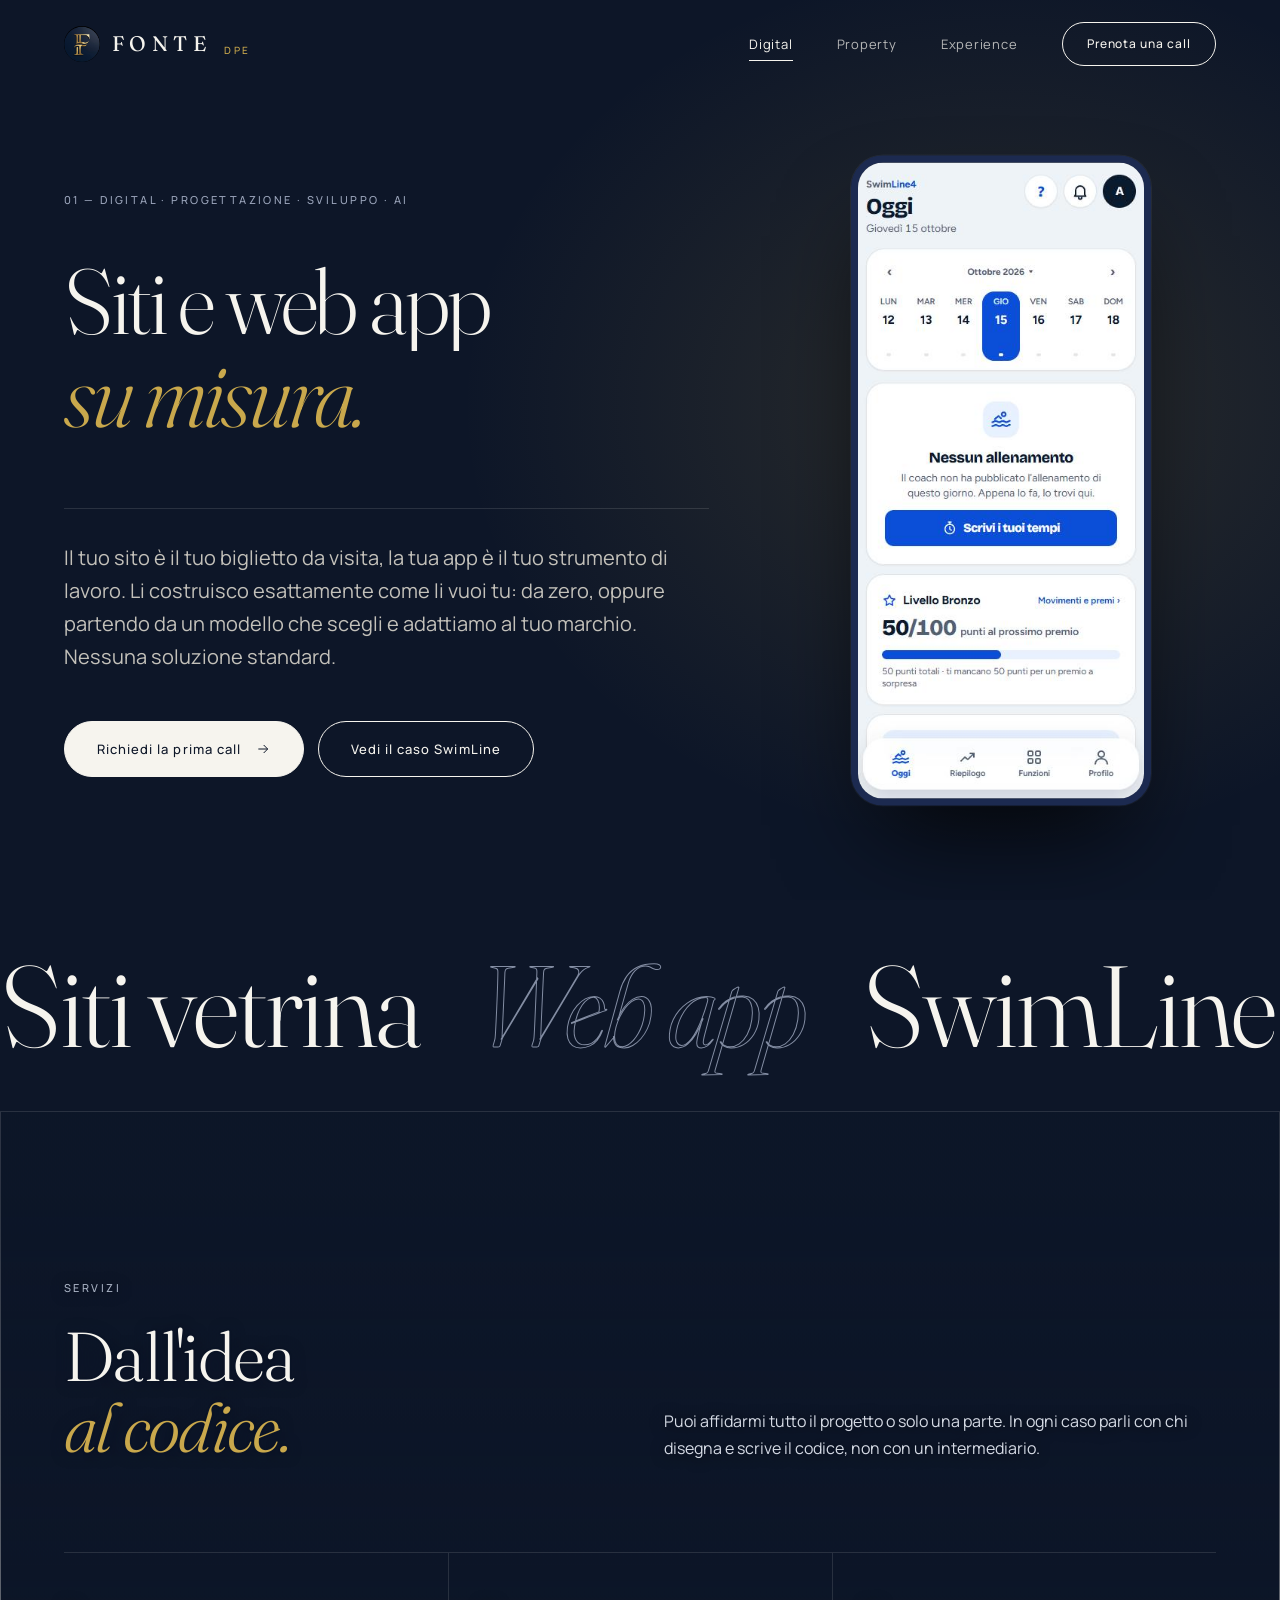
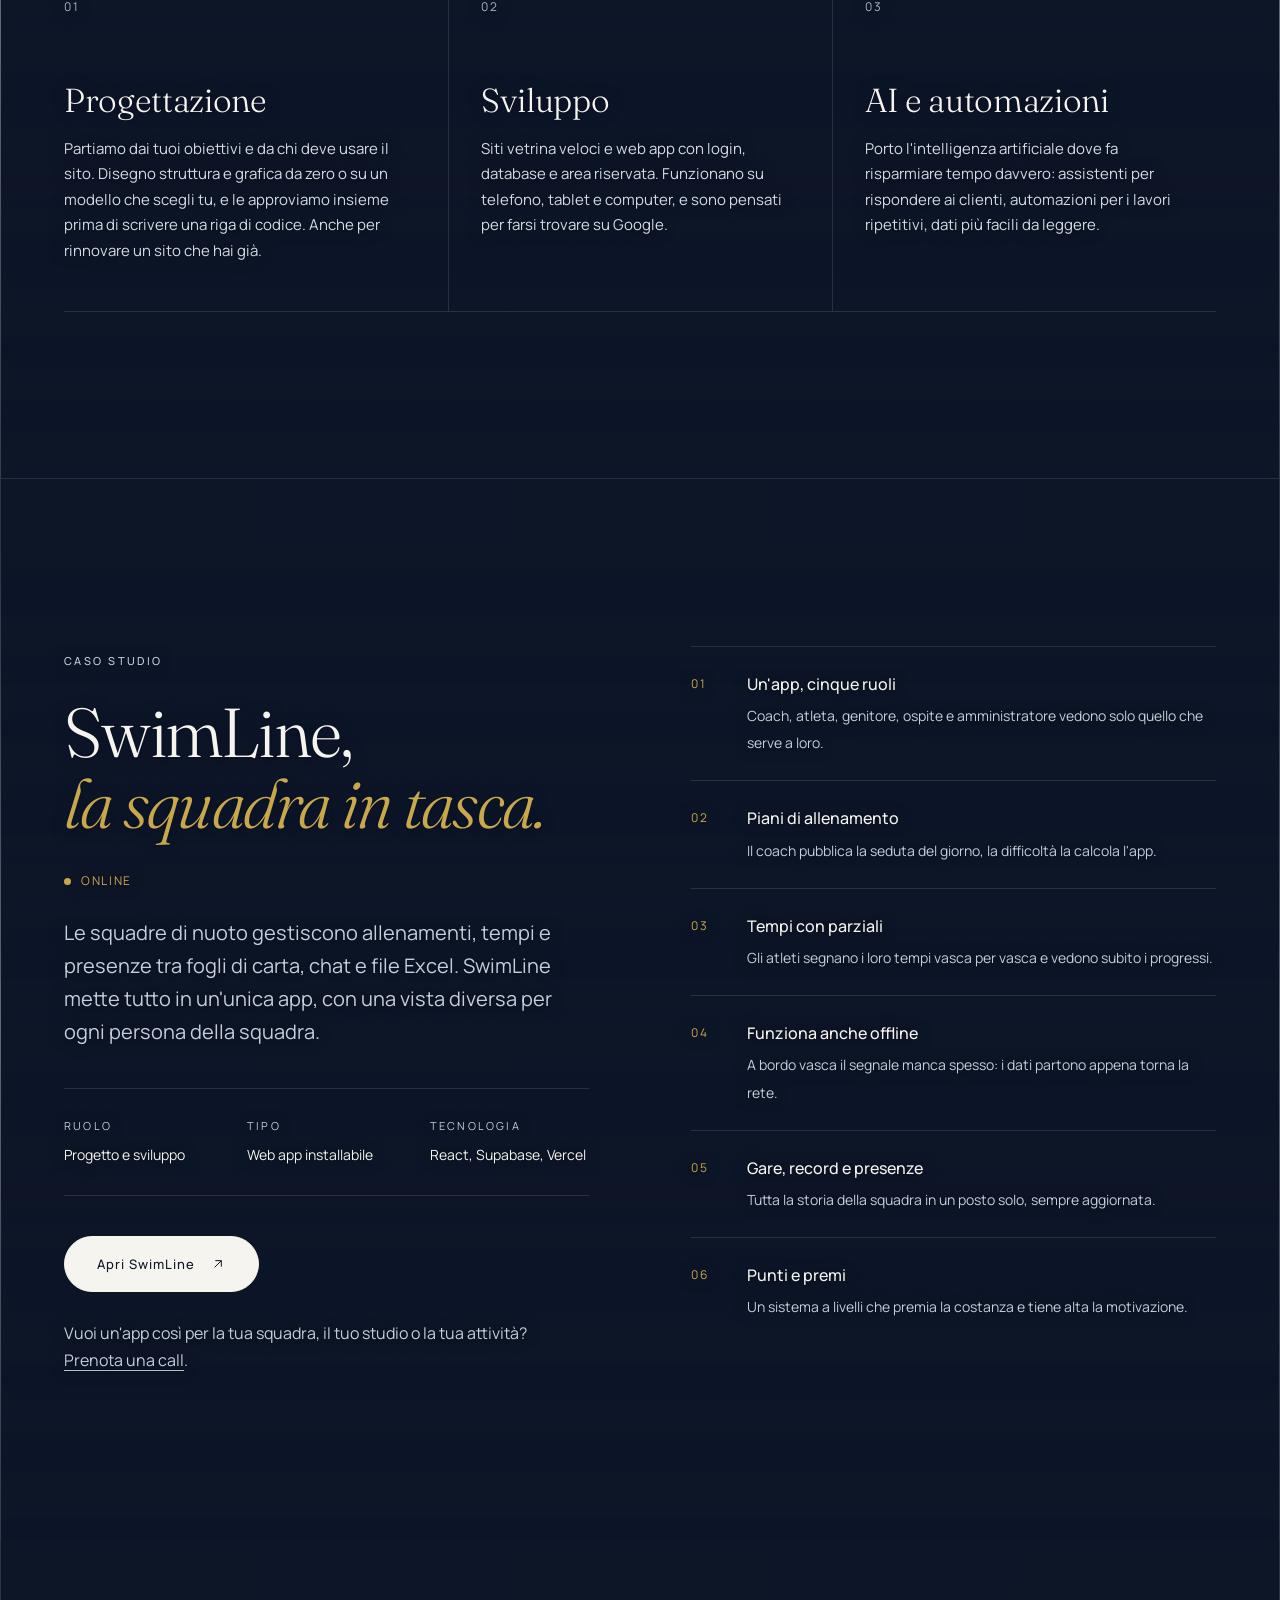
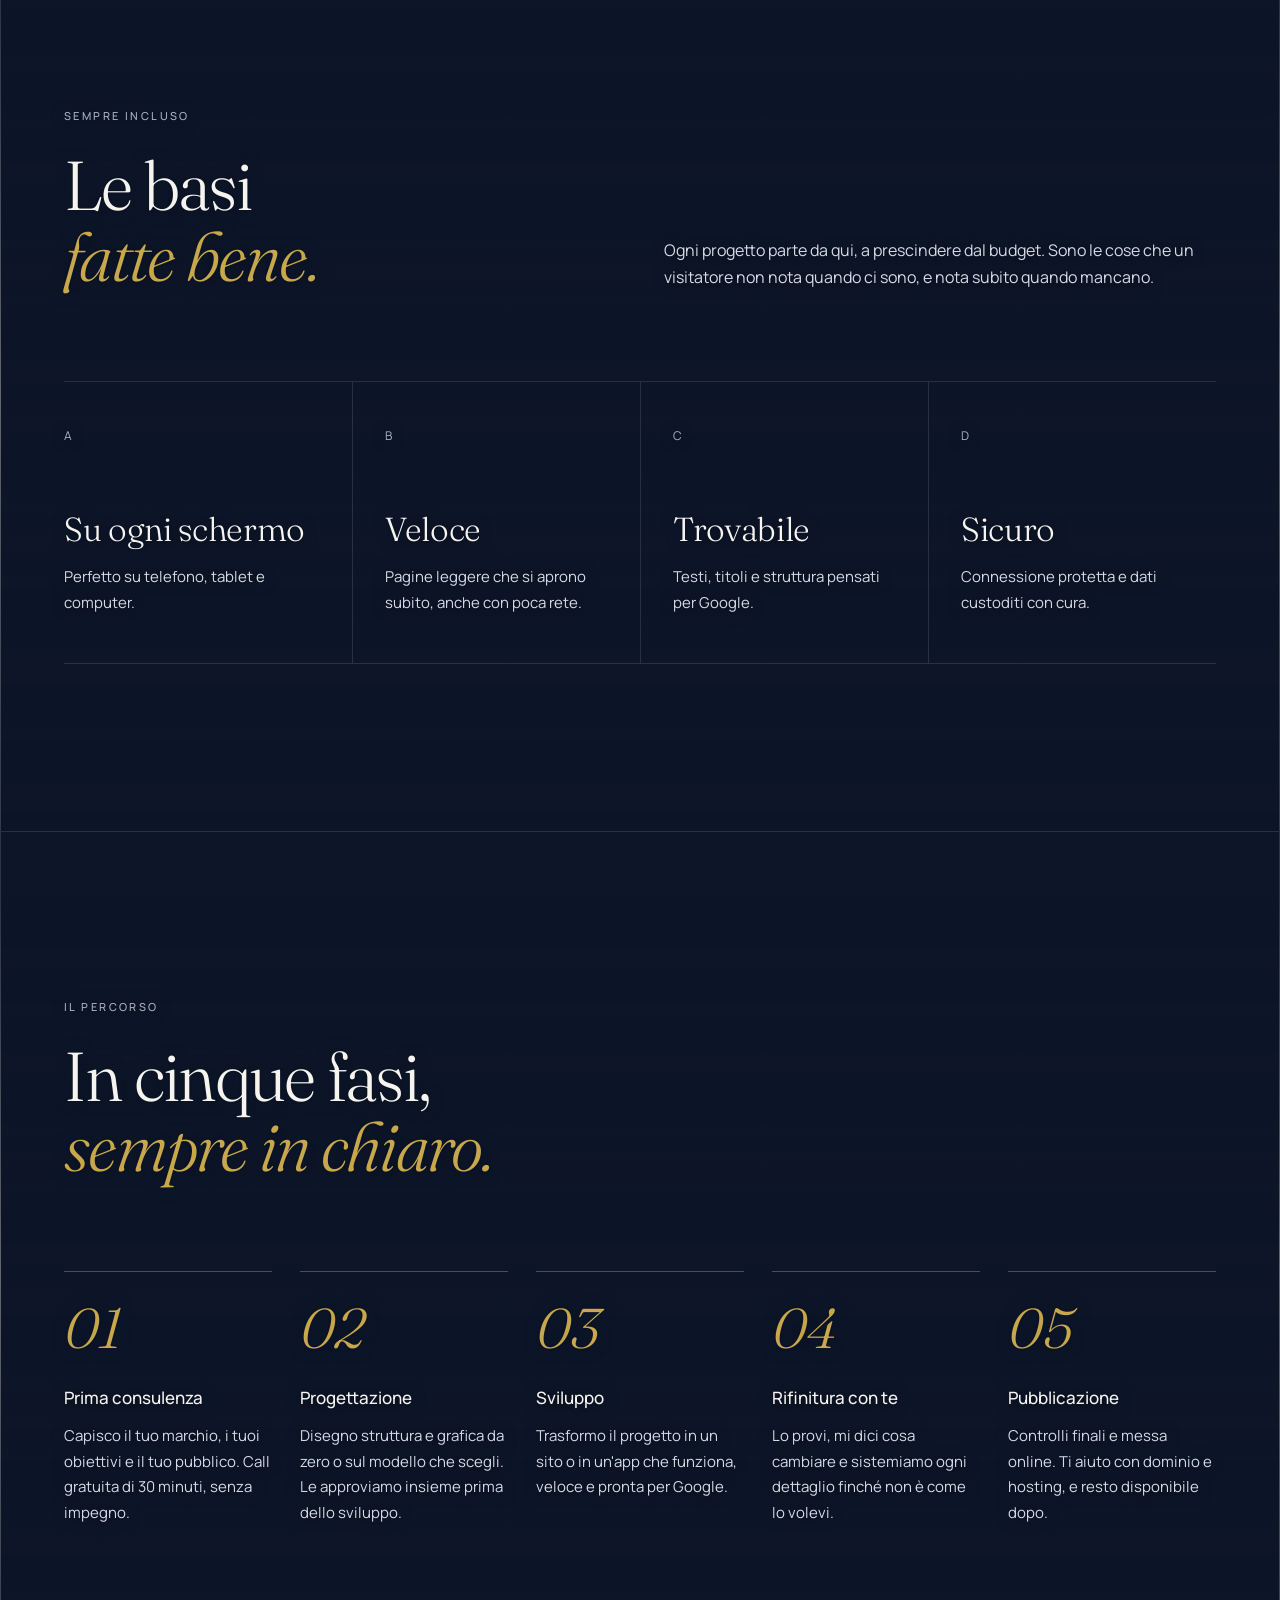
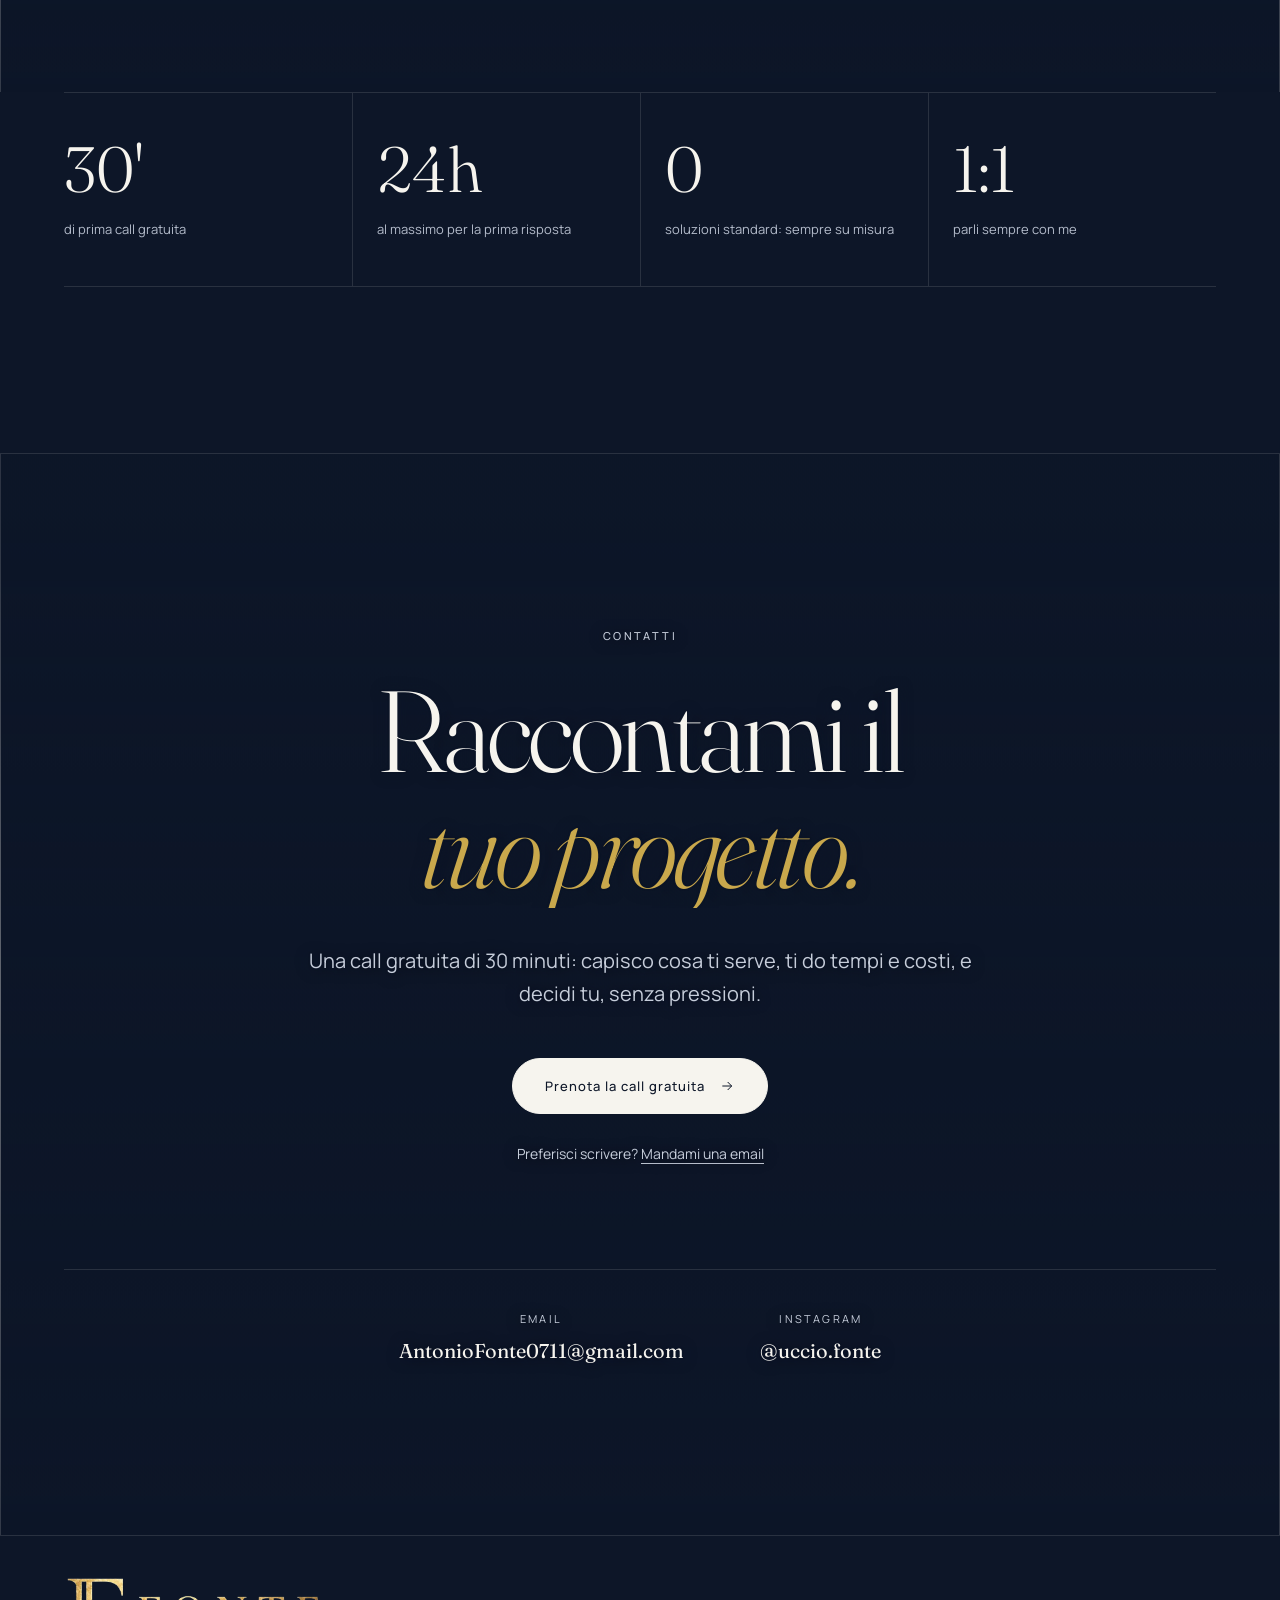
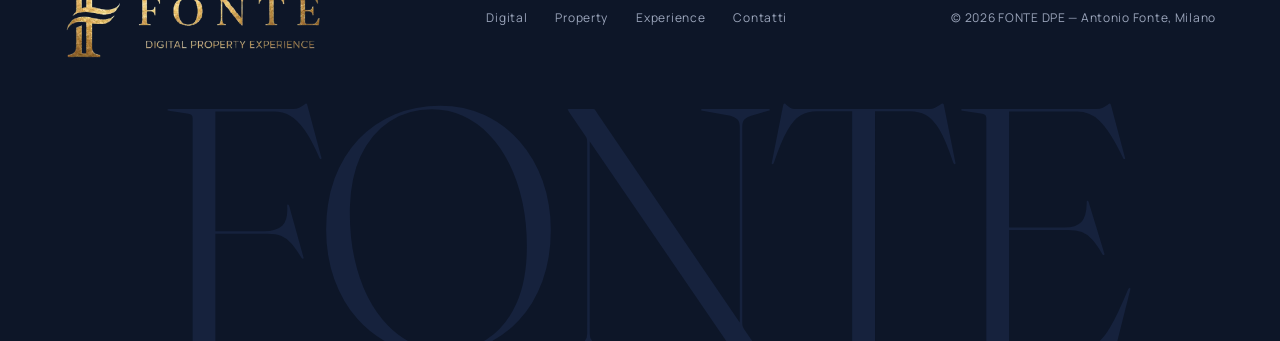
==== commit 8f6ee6d7: "Intro con logo, pagina Prenota una call, nuove immagini portfolio Co-Authored-By: Claude Sonnet 5.5 " ====
--- a/Digital.html
+++ b/Digital.html
@@ -45,7 +45,7 @@
       <a href="Digital.html" class="nav__link" aria-current="page">Digital</a>
       <a href="immobiliare.html" class="nav__link">Property</a>
       <a href="Experience.html" class="nav__link">Experience</a>
-      <a href="mailto:AntonioFonte0711@gmail.com?subject=Progetto%20Digital%20-%20FONTE%20DPE" class="btn nav__cta">Scrivimi</a>
+      <a href="prenota.html?settore=digital" class="btn nav__cta">Prenota una call</a>
     </nav>
     <button class="menu-btn" aria-label="Apri menu" aria-expanded="false" aria-controls="sheet"><span></span><span></span></button>
   </div>
@@ -59,7 +59,7 @@
     <a href="Experience.html">Experience <small>03</small></a>
   </nav>
   <div class="sheet__foot">
-    <a href="mailto:AntonioFonte0711@gmail.com?subject=Progetto%20Digital%20-%20FONTE%20DPE" class="btn btn--light btn--solid">Scrivimi un'email</a>
+    <a href="prenota.html?settore=digital" class="btn btn--light btn--solid">Prenota una call gratuita</a>
     <span class="label">Milano · Risposta entro 24 ore</span>
   </div>
 </div>
@@ -80,7 +80,7 @@
         <div class="hero__foot">
           <p class="lead">Il tuo sito è il tuo biglietto da visita, la tua app è il tuo strumento di lavoro. Li costruisco esattamente come li vuoi tu: da zero, oppure partendo da un modello che scegli e adattiamo al tuo marchio. Nessuna soluzione standard.</p>
           <div class="hero__actions">
-            <a href="#contatti" class="btn btn--light btn--solid">Richiedi la prima call
+            <a href="prenota.html?settore=digital" class="btn btn--light btn--solid">Richiedi la prima call
               <svg viewBox="0 0 24 24" fill="none" stroke="currentColor" stroke-width="1.5" aria-hidden="true"><path d="M5 12h14M13 6l6 6-6 6"/></svg>
             </a>
             <a href="#swimline" class="btn btn--light">Vedi il caso SwimLine</a>
@@ -150,7 +150,7 @@
           <a href="https://swim-line4.vercel.app" target="_blank" rel="noopener" class="btn btn--solid">Apri SwimLine
             <svg viewBox="0 0 24 24" fill="none" stroke="currentColor" stroke-width="1.5" aria-hidden="true"><path d="M7 17 17 7M8 7h9v9"/></svg>
           </a>
-          <p class="body" style="margin-top:28px" data-reveal>Vuoi un'app così per la tua squadra, il tuo studio o la tua attività? <a href="mailto:AntonioFonte0711@gmail.com?subject=Progetto%20Digital%20-%20FONTE%20DPE" style="text-decoration:underline;text-underline-offset:4px">Scrivimi un'email</a>.</p>
+          <p class="body" style="margin-top:28px" data-reveal>Vuoi un'app così per la tua squadra, il tuo studio o la tua attività? <a href="prenota.html?settore=digital" style="text-decoration:underline;text-underline-offset:4px">Prenota una call</a>.</p>
         </div>
       <ul class="features" style="grid-template-columns:minmax(0,1fr)">
         <li data-reveal><i>01</i><div><b>Un'app, cinque ruoli</b><span>Coach, atleta, genitore, ospite e amministratore vedono solo quello che serve a loro.</span></div></li>
@@ -226,15 +226,12 @@
         <span class="line"><span><em>tuo progetto.</em></span></span>
       </h2>
       <p class="lead" data-reveal="2">Una call gratuita di 30 minuti: capisco cosa ti serve, ti do tempi e costi, e decidi tu, senza pressioni.</p>
-      <div class="booking" data-booking="dark" data-reveal="3">
-        <div class="booking__cal"></div>
-        <div class="booking__fallback cta__actions">
-          <a href="mailto:AntonioFonte0711@gmail.com?subject=Progetto%20Digital%20-%20FONTE%20DPE" class="btn btn--solid">Scrivimi una email
-            <svg viewBox="0 0 24 24" fill="none" stroke="currentColor" stroke-width="1.5" aria-hidden="true"><path d="M5 12h14M13 6l6 6-6 6"/></svg>
-          </a>
-        </div>
-        <p class="booking__alt">Preferisci scrivere? <a href="mailto:AntonioFonte0711@gmail.com?subject=Progetto%20Digital%20-%20FONTE%20DPE">Mandami una email</a></p>
-      </div>
+      <div class="cta__actions" data-reveal="3">
+        <a href="prenota.html?settore=digital" class="btn btn--solid">Prenota la call gratuita
+          <svg viewBox="0 0 24 24" fill="none" stroke="currentColor" stroke-width="1.5" aria-hidden="true"><path d="M5 12h14M13 6l6 6-6 6"/></svg>
+        </a>
+      </div>
+      <p class="booking__alt">Preferisci scrivere? <a href="mailto:AntonioFonte0711@gmail.com?subject=Progetto%20Digital%20-%20FONTE%20DPE">Mandami una email</a></p>
       <div class="channels">
         <div class="channel"><span>Email</span><a href="mailto:AntonioFonte0711@gmail.com">AntonioFonte0711@gmail.com</a></div>
         <div class="channel"><span>Instagram</span><a href="https://www.instagram.com/uccio.fonte/" target="_blank" rel="noopener">@uccio.fonte</a></div>
--- a/assets/style.css
+++ b/assets/style.css
@@ -364,15 +364,105 @@
 .channel a { font-family:var(--font-d); font-size:20px; transition:color .3s; overflow-wrap:anywhere; }
 .channel a:hover { color:var(--brass-lt); }
 
-/* ---------- Prenotazione (Cal.com) ---------- */
-.booking { max-width:1000px; margin:0 auto; }
-.booking__cal { display:none; min-height:560px; text-align:left; }
-.booking.is-live .booking__cal { display:block; }
-.booking.is-live .booking__fallback { display:none; }
-.booking__alt { display:none; margin-top:28px; font-size:14px; color:var(--ink-3); }
-.booking.is-live .booking__alt { display:block; }
+.booking__alt { margin-top:28px; font-size:14px; color:var(--ink-3); }
 .night .booking__alt { color:var(--night-mute); }
 .booking__alt a { border-bottom:1px solid currentColor; }
+
+/* ---------- Pagina prenotazione call ---------- */
+.bk { padding-top:clamp(140px, 16vw, 200px); min-height:100vh;
+  background:radial-gradient(ellipse 70% 50% at 85% 0%, rgba(201,168,76,.10), transparent 70%), var(--ivory); }
+.bk .wrap { max-width:980px; }
+.bk__head { margin-bottom:clamp(40px, 6vw, 72px); }
+.bk__head .label { display:block; margin-bottom:24px; color:var(--brass); }
+.bk__head .h2 { margin-bottom:24px; }
+
+.bk__steps { display:flex; gap:clamp(12px, 3vw, 40px); margin-bottom:clamp(36px, 5vw, 56px); padding-bottom:20px; border-bottom:1px solid var(--line); counter-reset:none; }
+.bk__steps li { display:flex; align-items:center; gap:12px; font-size:12px; letter-spacing:.14em; text-transform:uppercase; color:var(--ink-3); transition:color .4s; }
+.bk__steps li span { width:32px; height:32px; flex:none; border:1px solid var(--line-2); border-radius:50%; display:grid; place-items:center; font-family:var(--font-d); font-size:15px; letter-spacing:0; transition:all .4s var(--ease); }
+.bk__steps li.is-active { color:var(--ink); }
+.bk__steps li.is-active span { border-color:var(--brass); color:var(--brass); box-shadow:0 0 0 4px rgba(201,168,76,.12); }
+.bk__steps li.is-done span { background:var(--brass); border-color:var(--brass); color:var(--ivory); }
+
+.bk__panel { display:none; }
+.bk__panel.is-active { display:block; animation:bkIn .5s var(--ease); }
+@keyframes bkIn { from { opacity:0; transform:translateY(12px); } to { opacity:1; transform:none; } }
+.bk__q { font-family:var(--font-d); font-weight:300; font-size:clamp(22px, 2.4vw, 28px); margin:0 0 18px; }
+.bk__q small { display:block; font-family:var(--font-b); font-size:13px; color:var(--ink-3); margin-top:4px; }
+.bk__q + .bk__sectors, .bk__days + .bk__q { margin-top:0; }
+.bk__days + .bk__q { margin-top:44px; }
+
+/* settori */
+.bk__sectors { display:grid; grid-template-columns:repeat(3, minmax(0,1fr)); gap:16px; }
+.bk__sector { text-align:left; display:flex; flex-direction:column; gap:10px; padding:28px 24px 32px; border-radius:14px;
+  border:1px solid rgba(246,244,238,.16); background:rgba(17,30,53,.7);
+  box-shadow:0 30px 60px -24px rgba(0,0,0,.7), inset 0 1px 0 rgba(246,244,238,.06);
+  transition:border-color .4s, translate .5s var(--ease); }
+.bk__sector-name { font-family:var(--font-d); font-weight:300; font-size:clamp(32px, 3.4vw, 44px); line-height:1; letter-spacing:-.03em; transition:color .4s; }
+.bk__sector-desc { color:var(--ink-2); font-size:15px; line-height:1.55; }
+.bk__sector:hover, .bk__sector.is-sel { border-color:rgba(201,168,76,.55); translate:0 -4px; }
+.bk__sector:hover .bk__sector-name, .bk__sector.is-sel .bk__sector-name { color:var(--brass); font-style:italic; }
+
+.bk__chip { display:inline-flex; align-items:center; gap:10px; height:38px; padding:0 18px; margin-bottom:32px; border:1px solid var(--line-2); border-radius:999px; font-size:12px; letter-spacing:.14em; text-transform:uppercase; color:var(--brass); transition:border-color .3s; }
+.bk__chip:hover { border-color:var(--brass); }
+.bk__chip small { font-size:11px; color:var(--ink-3); letter-spacing:.1em; text-transform:none; }
+.bk__chip-dot { width:6px; height:6px; border-radius:50%; background:currentColor; }
+
+/* giorni: striscia scorrevole */
+.bk__days { display:flex; gap:10px; overflow-x:auto; scroll-snap-type:x proximity; padding:4px 2px 14px; margin:0 -2px; scrollbar-width:thin; scrollbar-color:var(--line-2) transparent; }
+.bk__day { flex:0 0 76px; scroll-snap-align:start; display:flex; flex-direction:column; align-items:center; gap:2px; padding:12px 0 14px; border:1px solid var(--line-2); border-radius:14px; transition:border-color .3s, background .3s, color .3s; }
+.bk__day small { font-size:11px; letter-spacing:.14em; text-transform:uppercase; color:var(--ink-3); }
+.bk__day b { font-family:var(--font-d); font-weight:300; font-size:30px; line-height:1.1; }
+.bk__day:hover:not(:disabled) { border-color:var(--brass); }
+.bk__day.is-sel { background:var(--brass); border-color:var(--brass); color:var(--ivory); }
+.bk__day.is-sel small { color:rgba(13,22,40,.7); }
+.bk__day.is-full { opacity:.35; cursor:not-allowed; text-decoration:line-through; }
+
+/* orari */
+.bk__slots { display:grid; grid-template-columns:minmax(0,2fr) minmax(0,1fr); gap:28px; }
+.bk__slot-group .label { display:block; margin-bottom:12px; }
+.bk__slot-row { display:flex; gap:10px; flex-wrap:wrap; }
+.bk__slot { min-width:92px; height:52px; padding:0 18px; border:1px solid var(--line-2); border-radius:999px; font-size:15px; font-weight:500; letter-spacing:.04em; transition:border-color .3s, background .3s, color .3s; }
+.bk__slot:hover:not(:disabled) { border-color:var(--brass); color:var(--brass); }
+.bk__slot.is-sel { background:var(--brass); border-color:var(--brass); color:var(--ivory); }
+.bk__slot:disabled { cursor:not-allowed; }
+.bk__slot.is-taken, .bk__legend-taken { text-decoration:line-through; text-decoration-color:var(--brass); text-decoration-thickness:1.5px; color:var(--ink-3); opacity:.55; border-style:dashed; }
+.bk__slot.is-past { opacity:.28; }
+.bk__legend { margin-top:18px; font-size:13px; color:var(--ink-3); }
+.bk__legend-taken { display:inline-block; padding:0 10px; margin-right:6px; border:1px dashed var(--line-2); border-radius:999px; opacity:1; }
+
+.bk__status { min-height:1.6em; margin-top:18px; font-size:14px; color:var(--brass); }
+.bk__status:empty { min-height:0; margin:0; }
+.bk__nav { display:flex; gap:14px; flex-wrap:wrap; margin-top:40px; }
+.bk__nav .btn:disabled { opacity:.35; pointer-events:none; }
+
+/* dati */
+.bk__summary { display:grid; grid-template-columns:repeat(3, minmax(0,1fr)); gap:24px; padding:24px 0; margin-bottom:36px; border-top:1px solid var(--line); border-bottom:1px solid var(--line); }
+.bk__summary dt { font-size:11px; letter-spacing:.2em; text-transform:uppercase; color:var(--ink-3); margin-bottom:6px; }
+.bk__summary dd { font-family:var(--font-d); font-size:20px; line-height:1.3; }
+.bk__summary dd::first-letter { text-transform:uppercase; }
+.bk__form { display:grid; grid-template-columns:repeat(3, minmax(0,1fr)); gap:22px 20px; }
+.bk__field { display:flex; flex-direction:column; gap:10px; }
+.bk__field--full { grid-column:1 / -1; }
+.bk__field span { font-size:11px; letter-spacing:.2em; text-transform:uppercase; color:var(--ink-3); }
+.bk__field small { letter-spacing:.06em; text-transform:none; opacity:.8; }
+.bk__field input, .bk__field textarea { width:100%; font:inherit; font-size:16px; color:var(--ink); background:rgba(17,30,53,.8); border:1px solid var(--line-2); border-radius:12px; padding:14px 16px; outline:none; transition:border-color .3s; }
+.bk__field textarea { resize:vertical; min-height:120px; }
+.bk__field input:focus, .bk__field textarea:focus { border-color:var(--brass); }
+.bk__field [aria-invalid="true"] { border-color:#d98a6a; }
+.bk__field ::placeholder { color:var(--ink-3); opacity:.8; }
+.bk__hp { position:absolute; left:-9999px; width:1px; height:1px; overflow:hidden; }
+.bk__note { font-size:13px; color:var(--ink-3); }
+.bk__form .bk__nav { margin-top:8px; }
+
+/* fatto */
+.bk__done { text-align:center; padding:24px 0; outline:none; }
+.bk__done-mark { width:72px; height:72px; margin:0 auto 28px; display:grid; place-items:center; border:1px solid var(--brass); border-radius:50%; color:var(--brass); font-size:26px; }
+.bk__done .h3 { margin-bottom:18px; }
+.bk__done .lead { margin:0 auto; }
+.bk__done strong { color:var(--ink); font-weight:500; }
+.bk__done .bk__nav { justify-content:center; }
+.bk .bk__alt { margin-top:clamp(56px, 8vw, 96px); padding-top:28px; border-top:1px solid var(--line); font-size:14px; color:var(--ink-3); }
+.bk .bk__alt a { color:var(--ink); border-bottom:1px solid currentColor; }
 
 /* ---------- Footer ---------- */
 .footer { background:var(--night); color:var(--night-mute); border-top:1px solid var(--night-line); overflow:hidden; }
@@ -404,6 +494,22 @@
 .js .hero-full .hero__foot, .js .hero-full .hero__top { opacity:0; transition:opacity 1.2s var(--ease) .5s; }
 .js .hero-full.is-in .hero__foot, .js .hero-full.is-in .hero__top { opacity:1; }
 
+/* Le immagini delle caselle si "assestano" (zoom out lento) quando compaiono */
+.js .tile[data-reveal] .tile__img img { transform:scale(1.14); transition:transform 1.8s var(--ease); }
+.js .tile[data-reveal].is-in .tile__img img { transform:none; }
+.js .tile[data-reveal].is-in:hover .tile__img img { transform:scale(1.05); transition-duration:1.1s; }
+.btn { transition:color .45s var(--ease), border-color .45s var(--ease), transform .45s var(--ease); }
+.btn:hover { transform:translateY(-2px); }
+
+/* Dissolvenza morbida tra una pagina e l'altra (Chrome/Edge/Safari recenti; gli altri la ignorano) */
+@media (prefers-reduced-motion: no-preference) {
+  @view-transition { navigation: auto; }
+  ::view-transition-old(root) { animation:.35s ease both vt-out; }
+  ::view-transition-new(root) { animation:.5s ease .05s both vt-in; }
+  @keyframes vt-out { to { opacity:0; } }
+  @keyframes vt-in { from { opacity:0; } }
+}
+
 @media (prefers-reduced-motion: reduce) {
   html { scroll-behavior:auto; }
   .js [data-reveal], .js .reveal-lines .line > span, .js .hero-full .hero__foot, .js .hero-full .hero__top { opacity:1; transform:none; transition:none; }
@@ -436,6 +542,8 @@
   .cell__num { margin-bottom:24px; }
   .features { grid-template-columns:minmax(0,1fr); }
   .case__stage { order:-1; }
+  .bk__sectors, .bk__slots, .bk__form { grid-template-columns:minmax(0,1fr); }
+  .bk__slots { gap:24px; }
 }
 @media (max-width:560px) {
   .header__in { height:76px; }
@@ -454,4 +562,19 @@
   .pledge { padding-right:12px; }
   .pledge + .pledge { padding-left:16px; }
   .footer__in { flex-direction:column; align-items:flex-start; }
-}
+  .bk__steps { justify-content:space-between; }
+  .bk__steps li { flex-direction:column; gap:8px; font-size:10px; letter-spacing:.1em; text-align:center; }
+  .bk__day { flex-basis:64px; }
+  .bk__slot-row { display:grid; grid-template-columns:repeat(2, minmax(0,1fr)); }
+  .bk__slot { min-width:0; }
+  .bk__summary { grid-template-columns:minmax(0,1fr); gap:14px; }
+  .bk__nav { flex-direction:column-reverse; }
+}
+
+/* ---------- Intro con logo (home, una volta a sessione) ---------- */
+.intro { display:none; }
+.intro-on .intro { position:fixed; inset:0; z-index:9999; display:grid; place-items:center; background:var(--night); animation:intro-bg .9s ease 1.9s forwards; }
+.intro img { width:min(60vw, 320px); height:auto; opacity:0; transform:scale(.94); animation:intro-logo 1.8s var(--ease) .2s forwards; }
+.intro-on { overflow:hidden; }
+@keyframes intro-logo { 60% { opacity:1; transform:none; } 100% { opacity:1; transform:scale(1.04); } }
+@keyframes intro-bg { to { opacity:0; visibility:hidden; } }
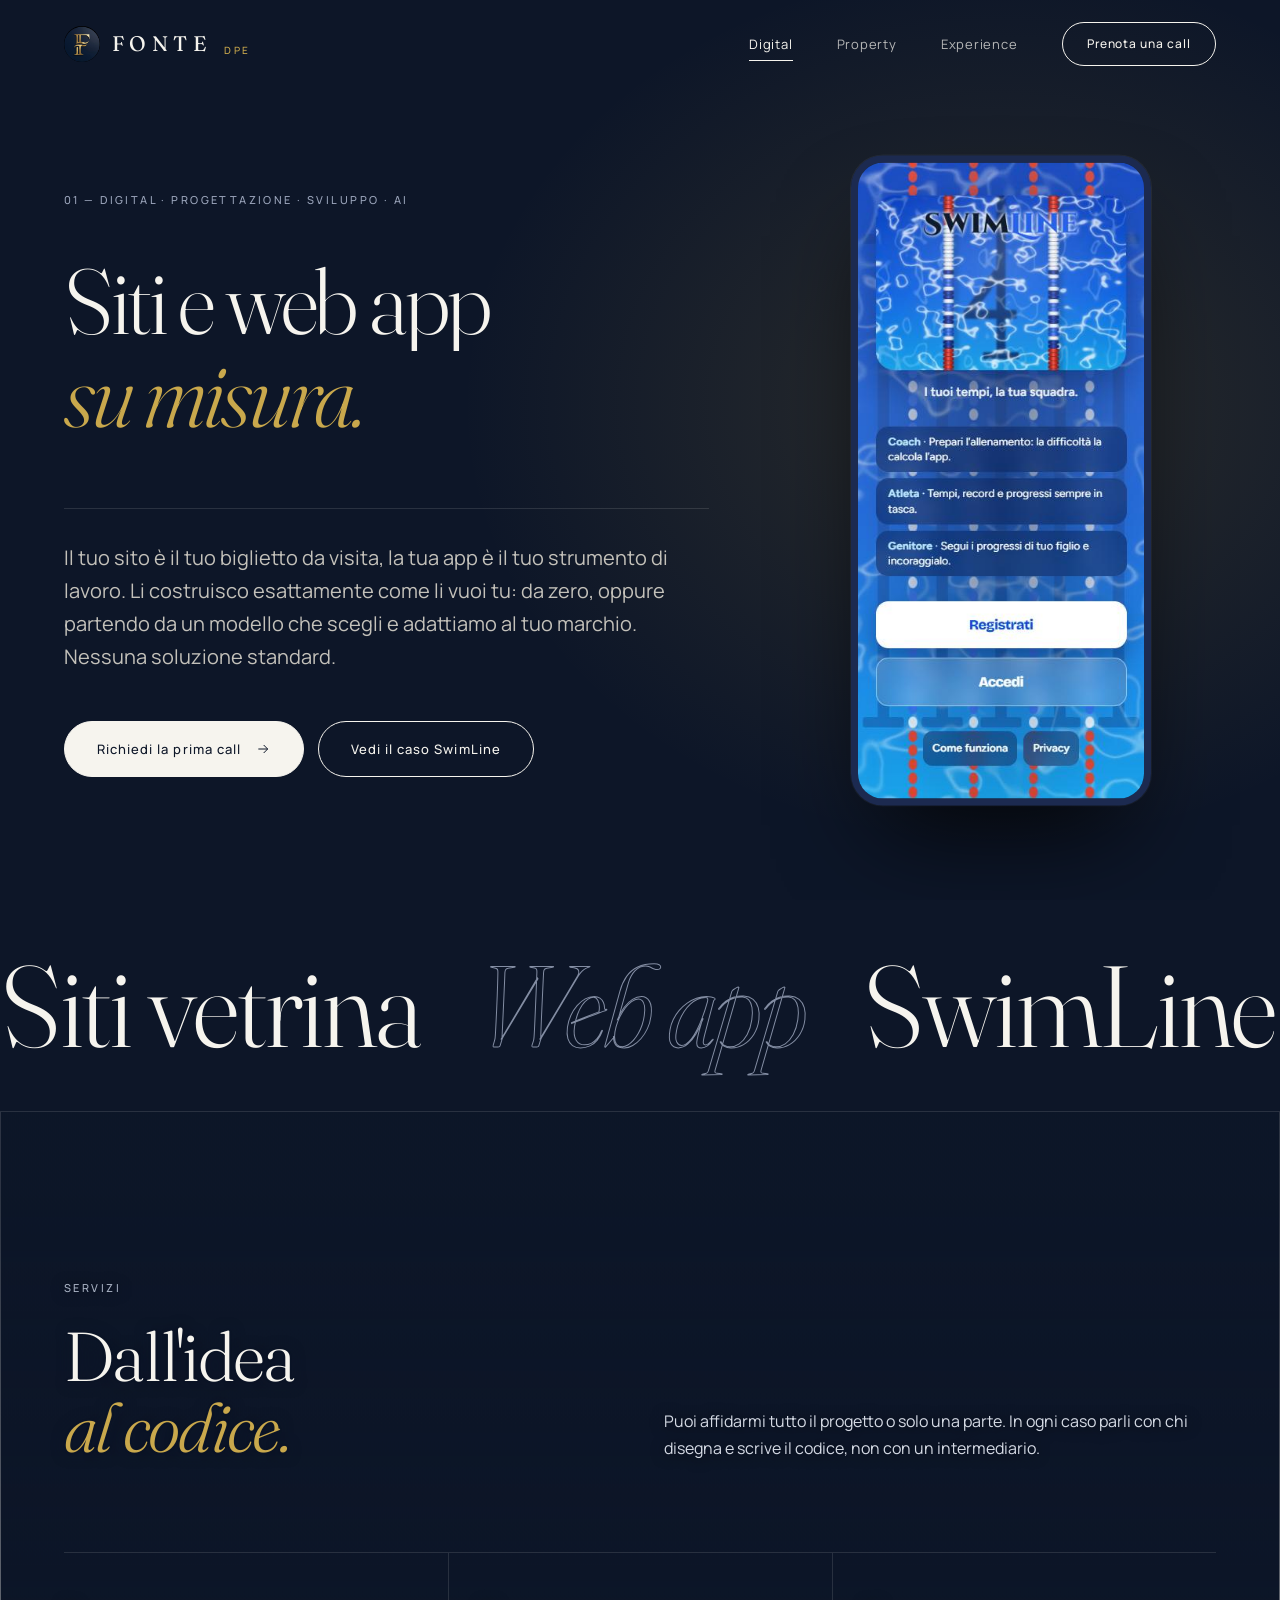
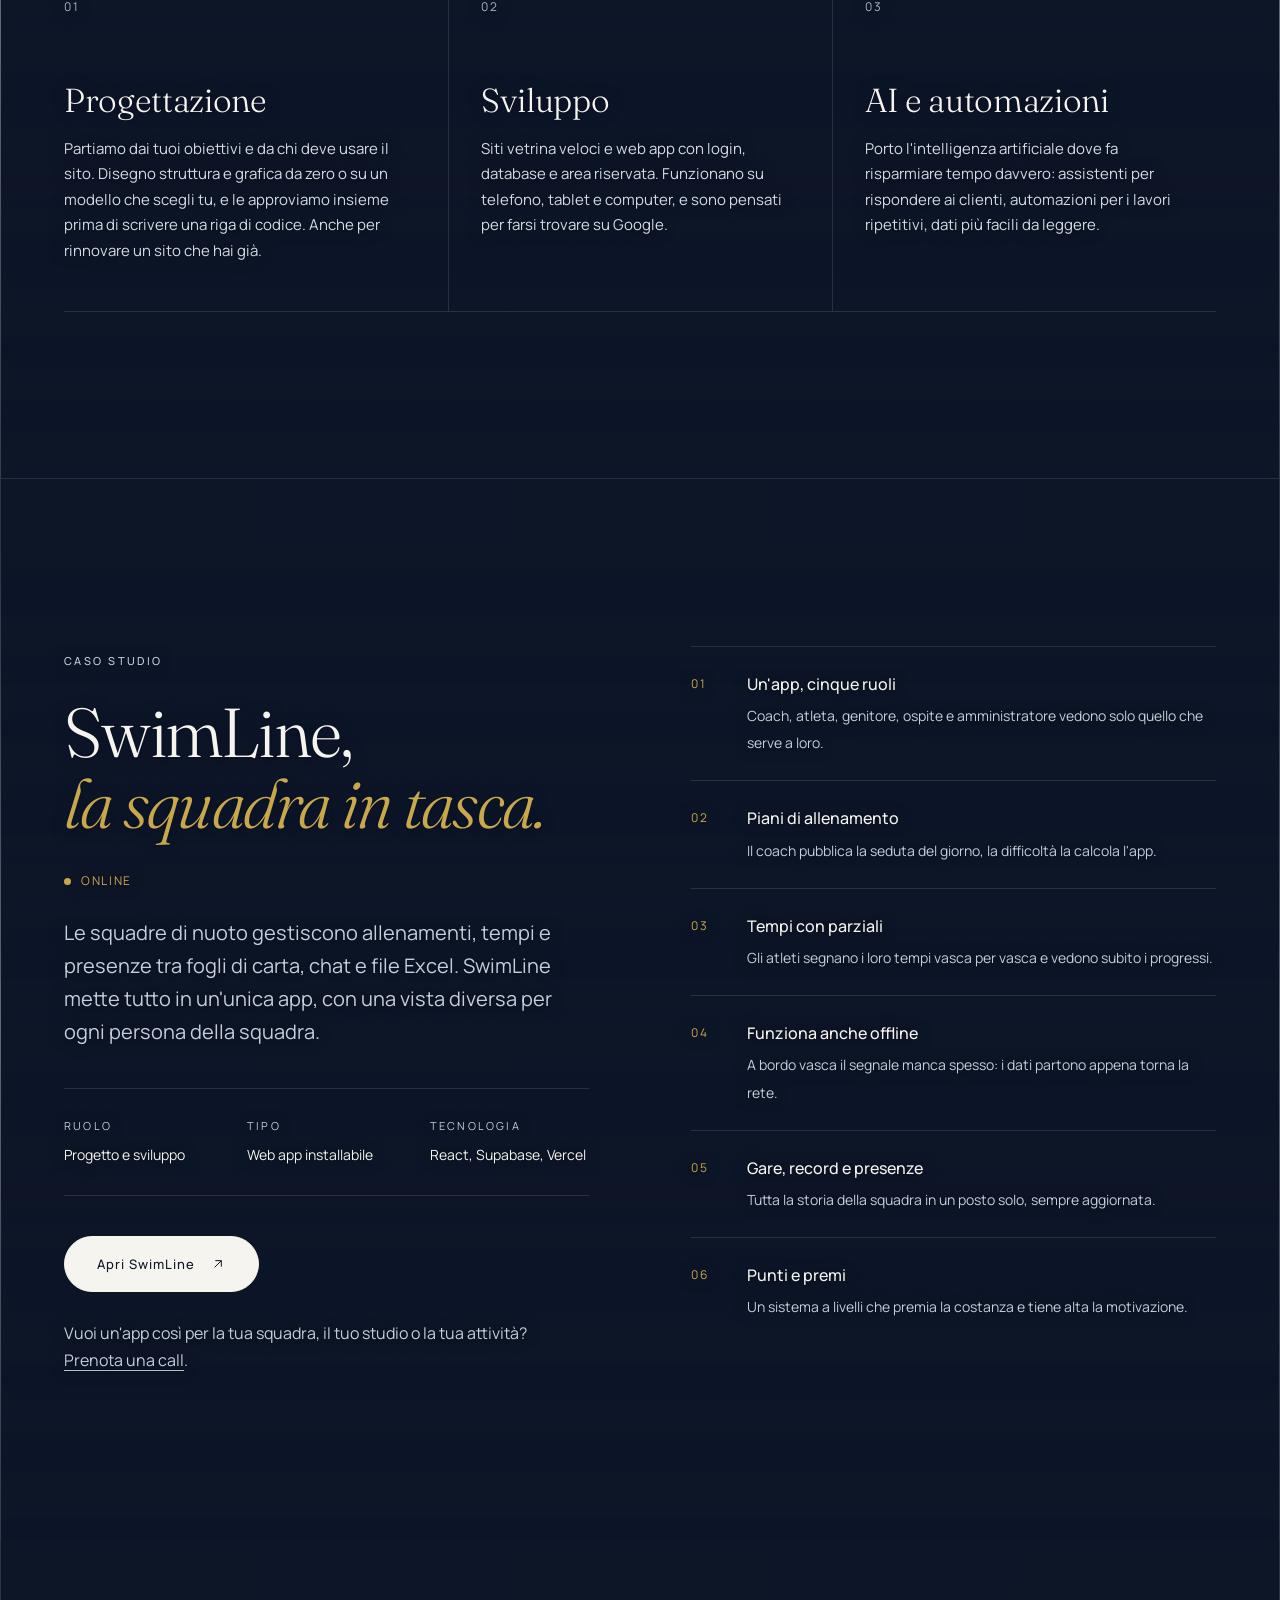
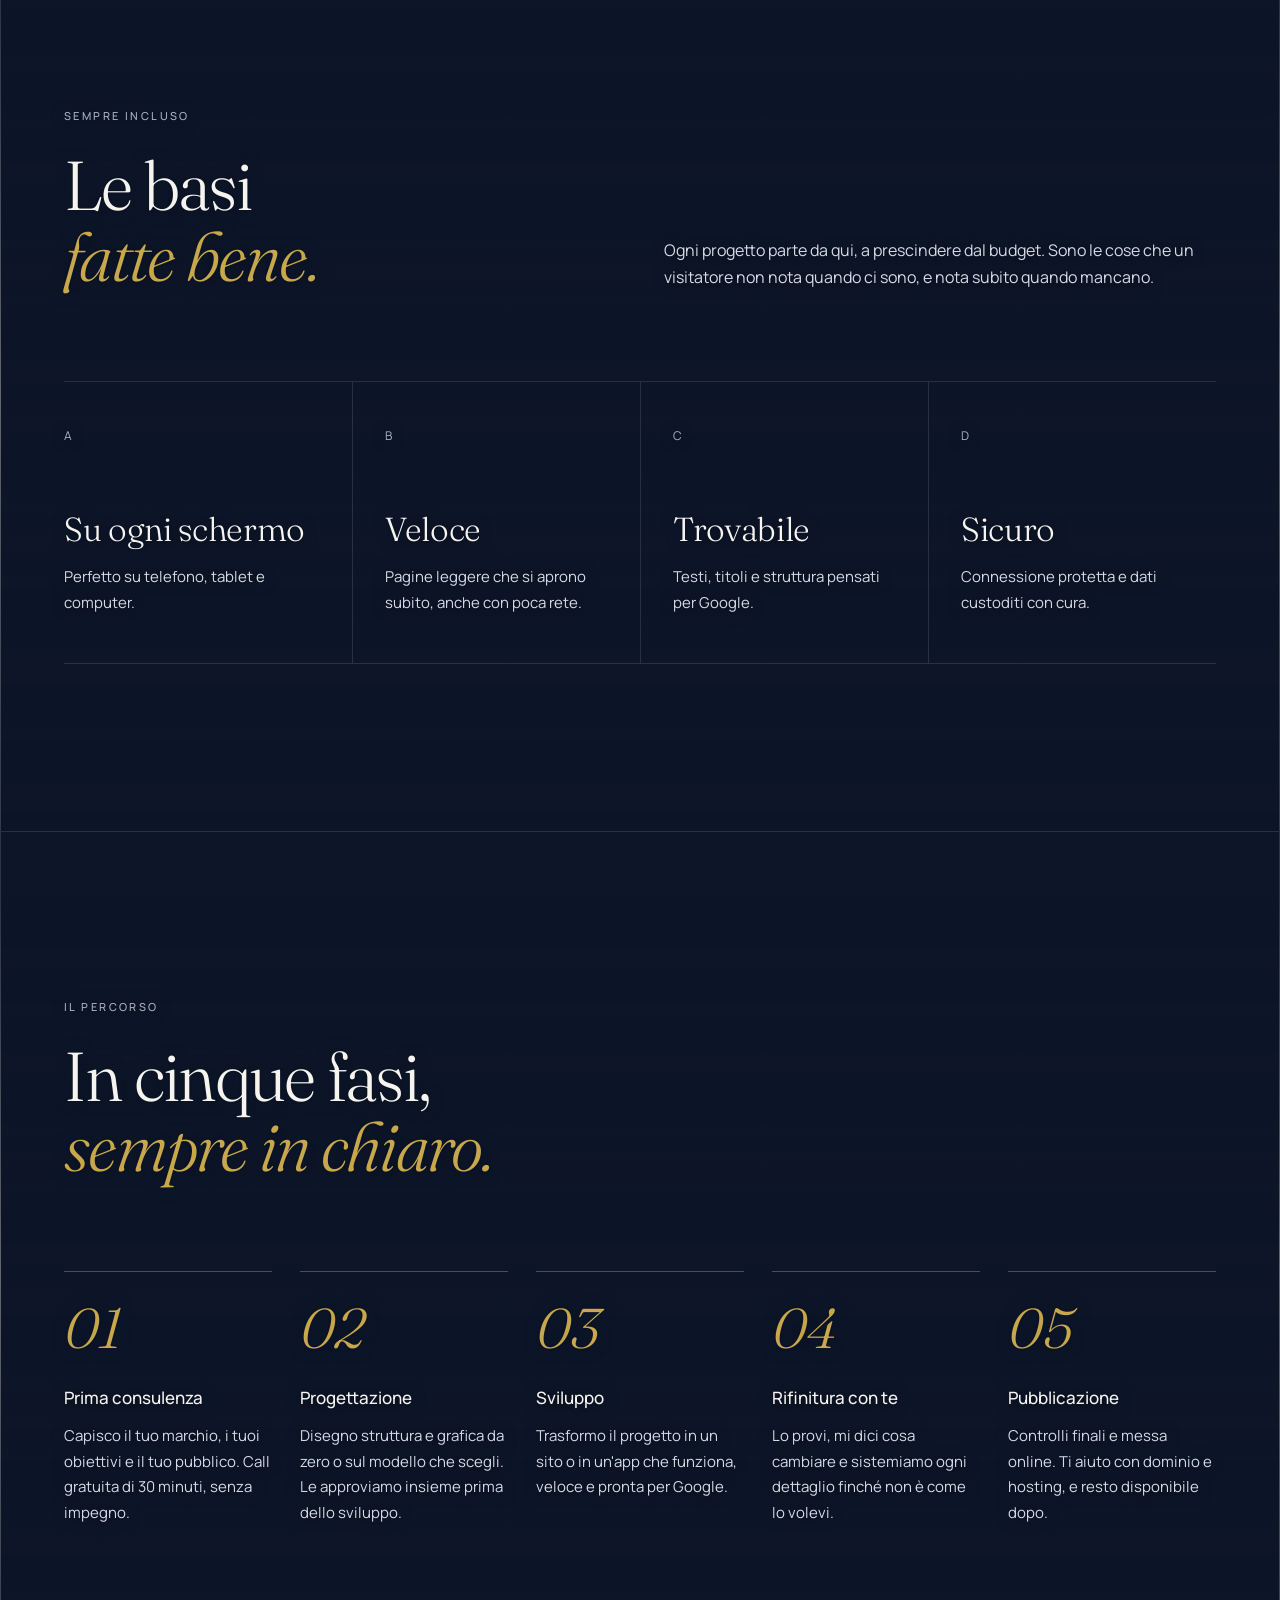
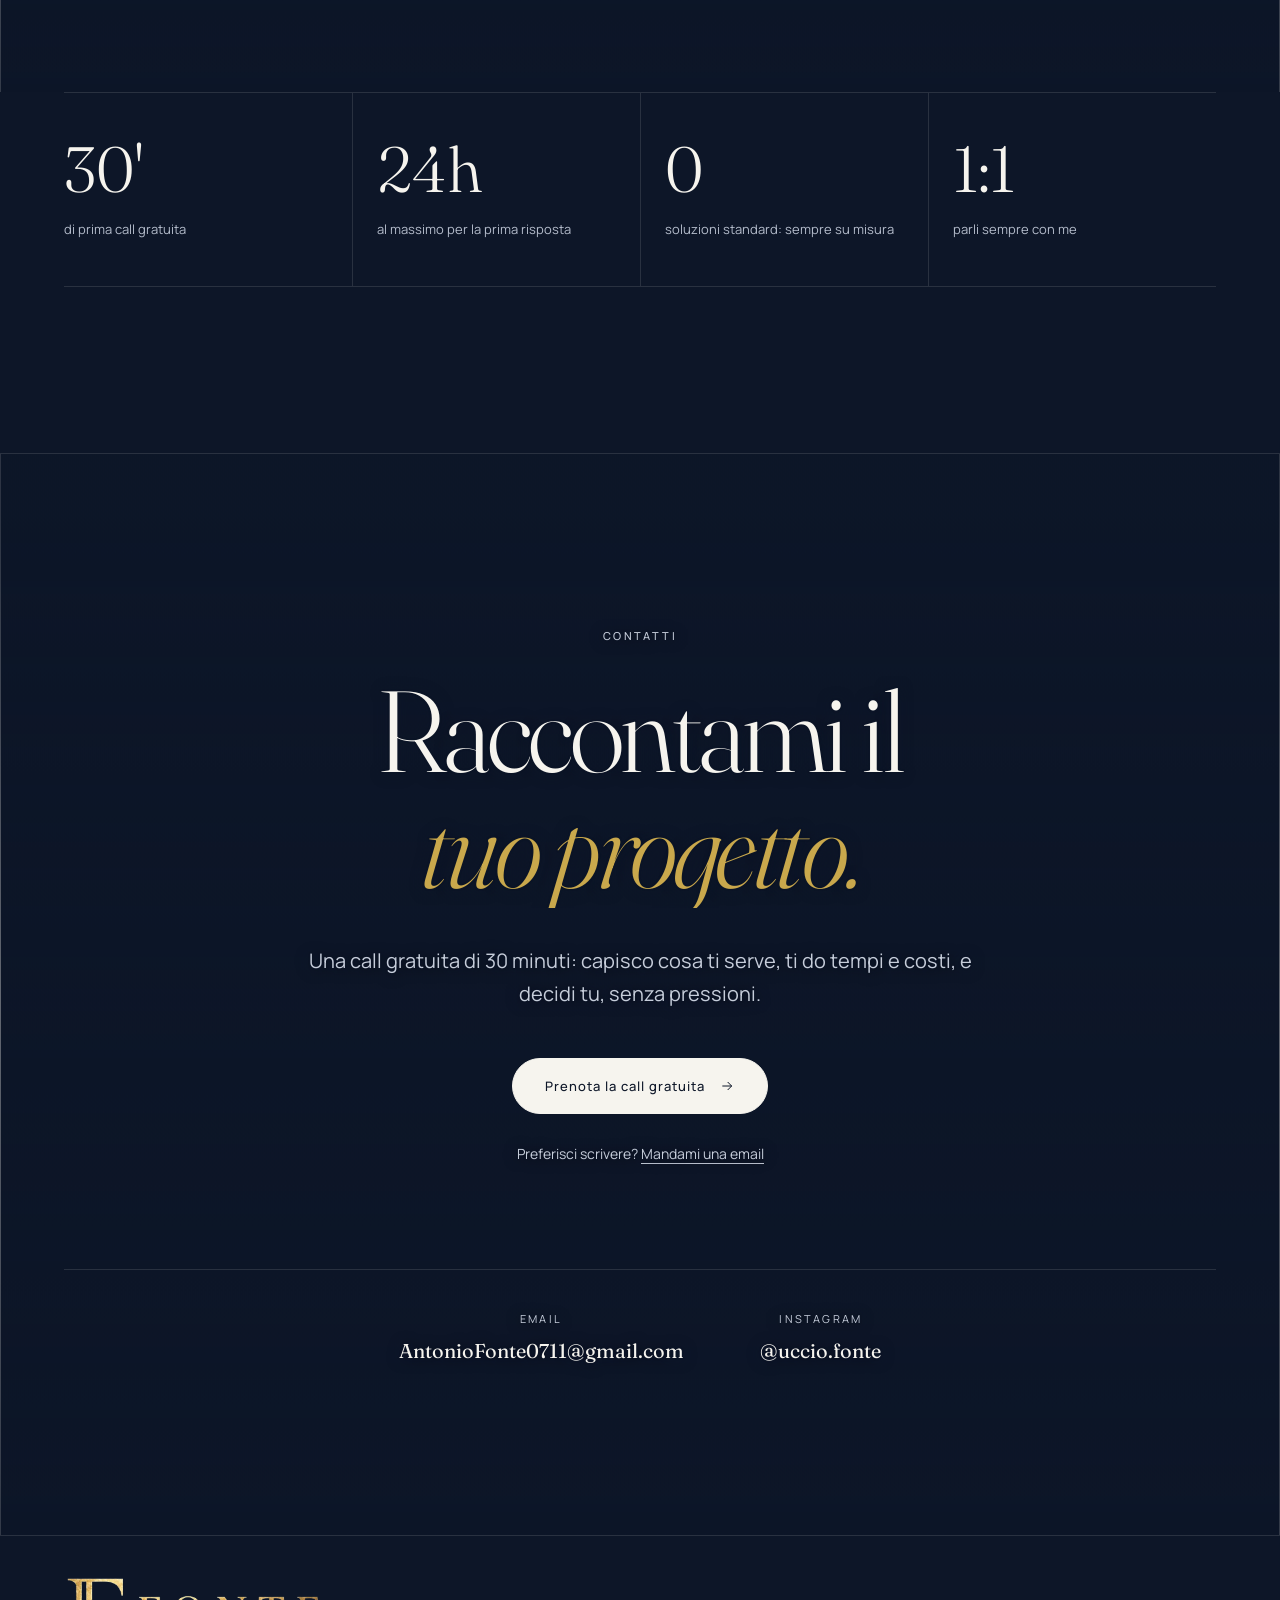
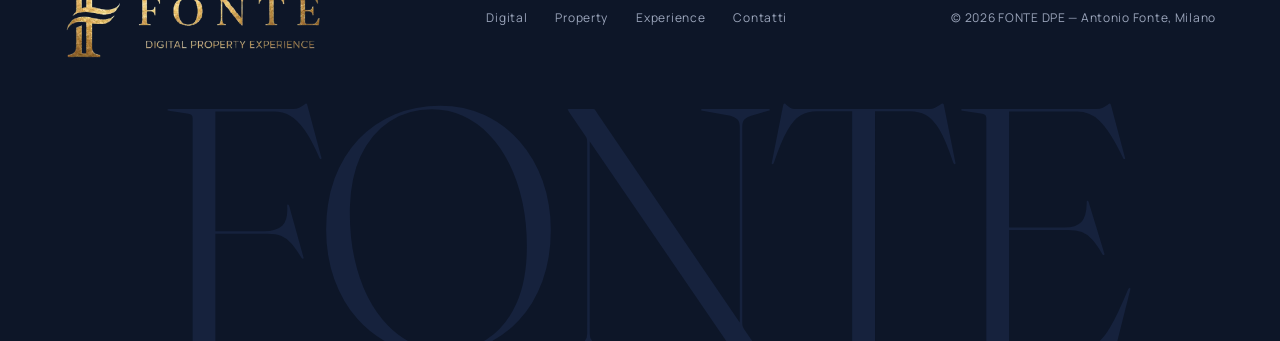
==== commit 203c4a73: "SwimLine: icona attuale nella home e screenshot aggiornati nel telefono Co-Authored-By: Claude Sonne" ====
--- a/Digital.html
+++ b/Digital.html
@@ -88,7 +88,7 @@
         </div>
       </div>
       <div class="hero-stage__phone" data-reveal="2">
-        <div class="phone" style="width:100%" data-parallax="0.1"><img src="images/swimline-oggi.jpg" alt="SwimLine, la web app per squadre di nuoto, su smartphone" width="390" height="844"></div>
+        <div class="phone" style="width:100%" data-parallax="0.1"><img src="images/swimline-app.jpg" alt="SwimLine, la web app per squadre di nuoto, su smartphone" width="375" height="812"></div>
       </div>
     </div>
   </section>
--- a/assets/style.css
+++ b/assets/style.css
@@ -257,6 +257,8 @@
 /* Digital: lo screenshot dell app dentro un telefono, non ritagliato a tutta casella */
 .tile__img--phone { display:flex; justify-content:center; align-items:flex-start; padding-top:28px; background:radial-gradient(120% 100% at 50% 0%, #22386a, var(--night-2) 70%); }
 .tile__img--phone img { width:min(46%, 210px); height:auto; border:5px solid #0a1222; border-bottom:0; border-radius:26px 26px 0 0; transform-origin:50% 0; }
+.tile__img--icon { display:flex; justify-content:center; align-items:center; background:radial-gradient(120% 100% at 50% 0%, #22386a, var(--night-2) 70%); }
+.tile__img--icon img { width:auto; height:78%; aspect-ratio:1; border-radius:22%; object-fit:cover; }
 .tile__body { display:grid; grid-template-columns:minmax(0,1fr) 44px; column-gap:16px; row-gap:10px; align-items:center; padding:24px 24px 28px; flex:1; }
 .tile__num { grid-column:1 / -1; font-size:12px; letter-spacing:.2em; color:var(--ink-3); transition:color .4s; }
 .tile__name { font-family:var(--font-d); font-weight:300; font-size:clamp(34px, 3.4vw, 48px); line-height:1; letter-spacing:-.03em; transition:color .4s; }
@@ -570,11 +572,3 @@
   .bk__summary { grid-template-columns:minmax(0,1fr); gap:14px; }
   .bk__nav { flex-direction:column-reverse; }
 }
-
-/* ---------- Intro con logo (home, una volta a sessione) ---------- */
-.intro { display:none; }
-.intro-on .intro { position:fixed; inset:0; z-index:9999; display:grid; place-items:center; background:var(--night); animation:intro-bg .9s ease 1.9s forwards; }
-.intro img { width:min(60vw, 320px); height:auto; opacity:0; transform:scale(.94); animation:intro-logo 1.8s var(--ease) .2s forwards; }
-.intro-on { overflow:hidden; }
-@keyframes intro-logo { 60% { opacity:1; transform:none; } 100% { opacity:1; transform:scale(1.04); } }
-@keyframes intro-bg { to { opacity:0; visibility:hidden; } }
